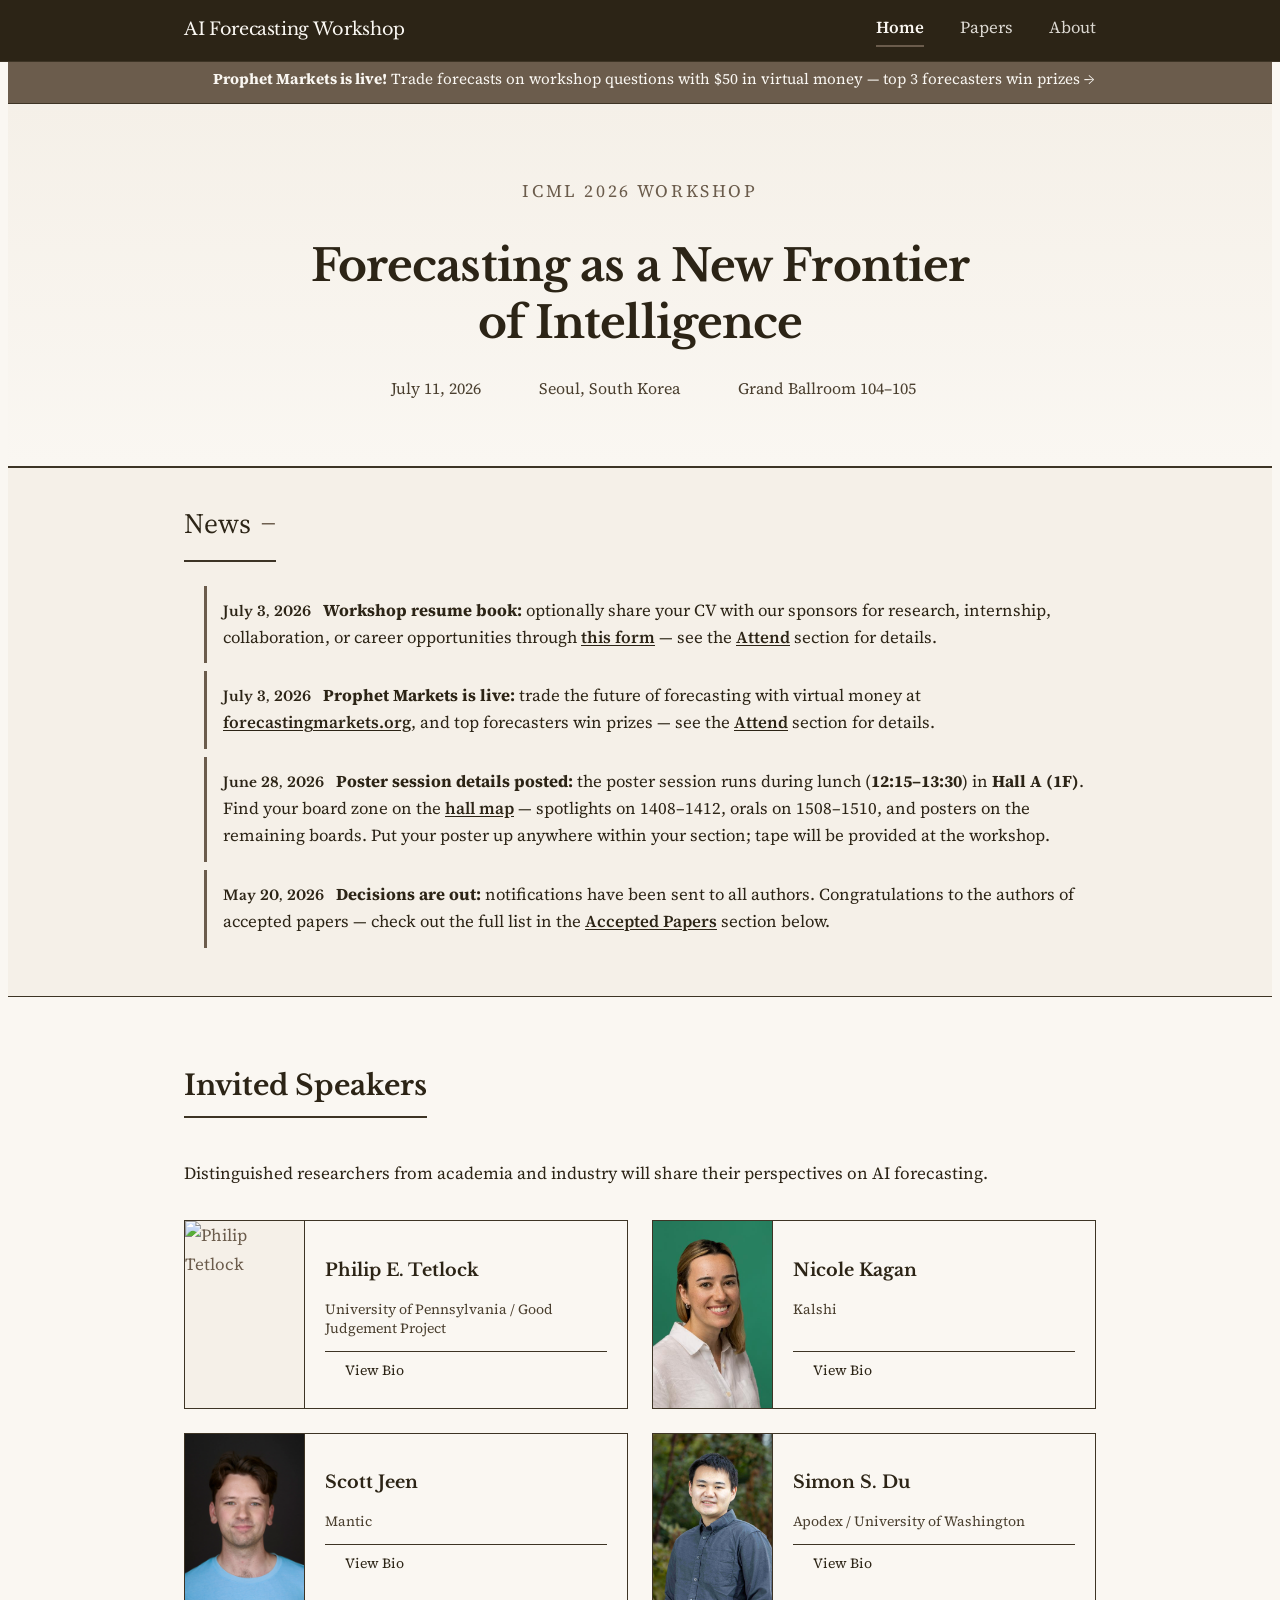
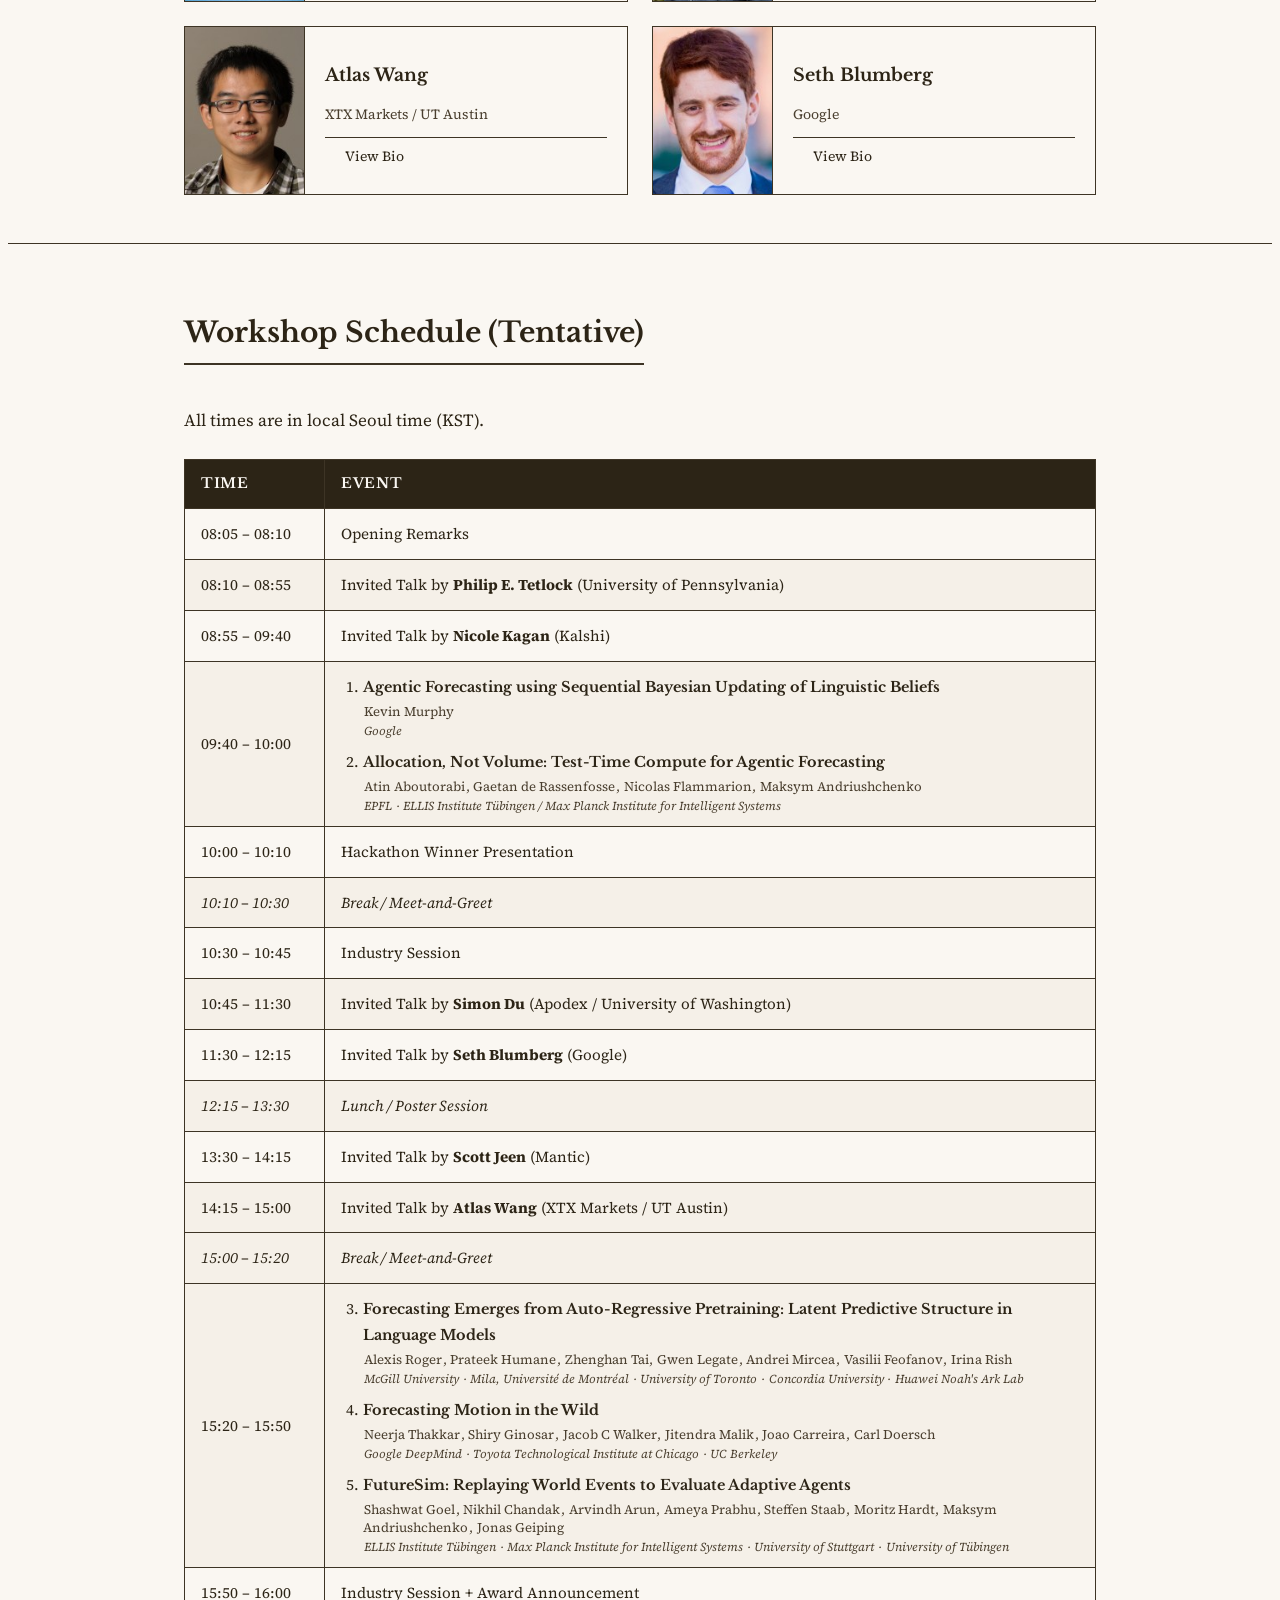
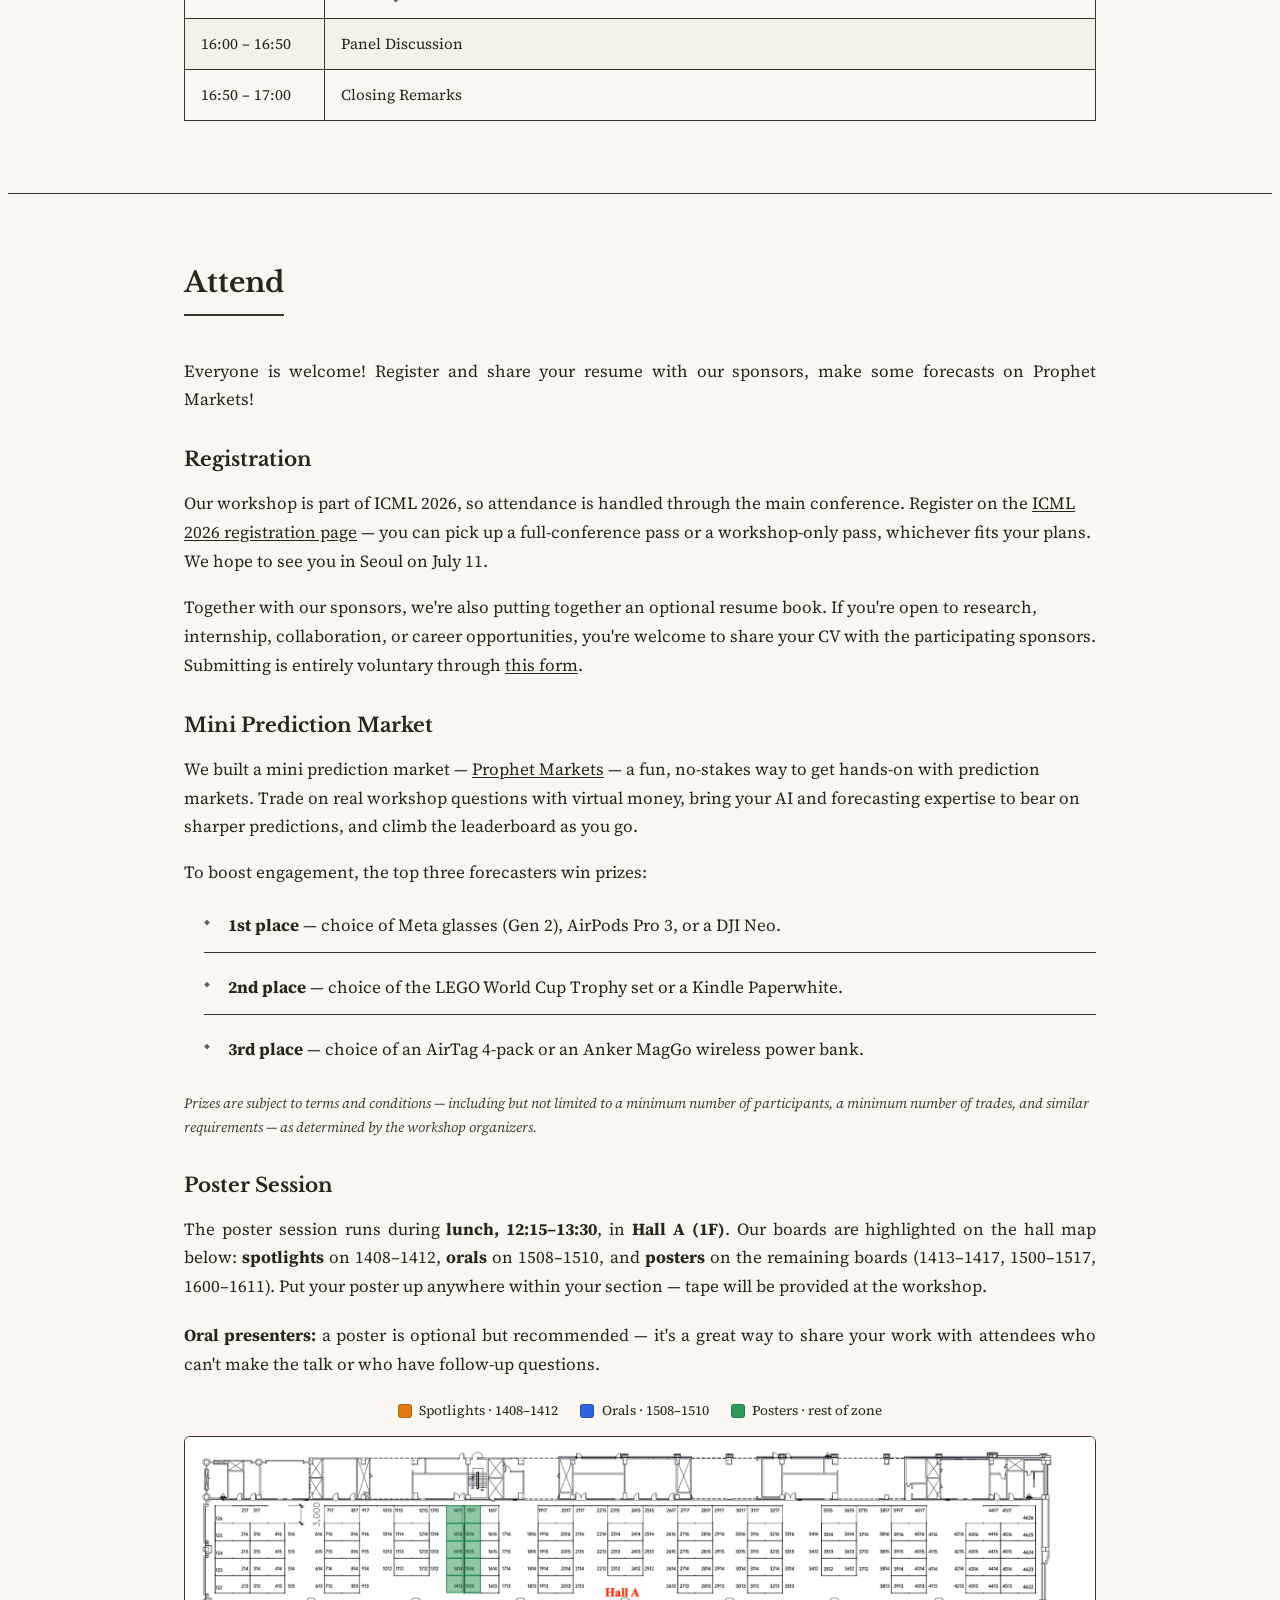
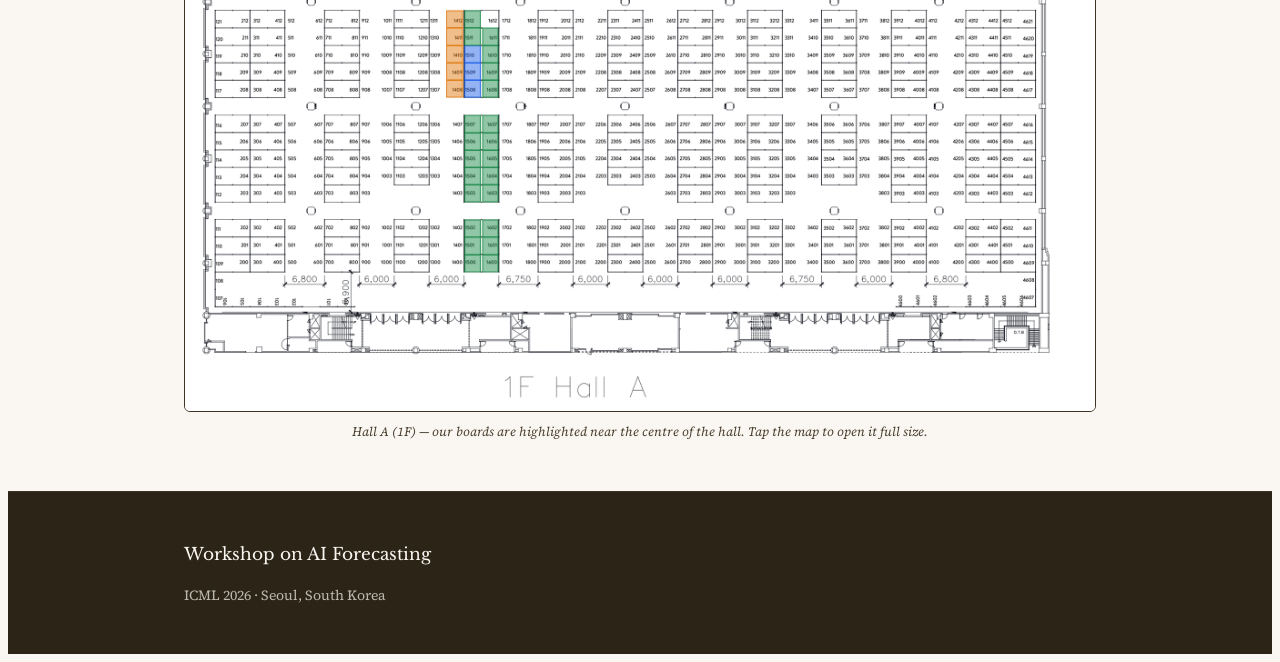
==== index.html @ 1f482003 "Add News entry for workshop resume book CV submission Co-Authored-By: Claude Opus 4.8 (1M context) <" ====
<!DOCTYPE html>
<html lang="en">
<head>
    <meta charset="UTF-8" />
    <meta name="viewport" content="width=device-width, initial-scale=1.0"/>
    <title>Workshop on AI Forecasting | ICML 2026</title>
    <link href="https://cdnjs.cloudflare.com/ajax/libs/tailwindcss/2.2.19/tailwind.min.css" rel="stylesheet" />
    <link href="styles.css" rel="stylesheet" />
    <script src="https://unpkg.com/lucide@latest"></script>
    <script src="ascii-bg.js" defer></script>
    <script src="site.js" defer></script>
</head>
<body>

    <!-- Navigation -->
    <nav class="navbar">
        <div class="navbar-inner">
            <a href="index.html" class="navbar-brand">AI Forecasting Workshop</a>
            <button class="mobile-menu-btn" onclick="toggleMobileMenu()">
                <i data-lucide="menu"></i>
            </button>
            <div class="navbar-links" id="navLinks">
                <a href="index.html" class="navbar-link active" aria-current="page">Home</a>
                <a href="papers.html" class="navbar-link">Papers</a>
                <a href="about.html" class="navbar-link">About</a>
            </div>
        </div>
    </nav>

    <!-- Announcement Banner -->
    <a class="announcement-banner" href="https://forecastingmarkets.org/" target="_blank">
        <i data-lucide="trending-up"></i>
        <span><strong>Prophet Markets is live!</strong> Trade forecasts on workshop questions with $50 in virtual money &mdash; top 3 forecasters win prizes &rarr;</span>
    </a>

    <!-- Hero Section -->
    <header class="hero">
        <div class="hero-ascii-bg" id="heroAsciiBg"></div>
        <div class="container">
            <p class="hero-subtitle">ICML 2026 Workshop</p>
            <h1 class="hero-title">Forecasting as a New Frontier<br/>of Intelligence</h1>
            <div class="hero-meta">
                <span class="hero-meta-item">
                    <i data-lucide="calendar"></i>
                    <span>July 11, 2026</span>
                </span>
                <span class="hero-meta-item">
                    <i data-lucide="map-pin"></i>
                    <span>Seoul, South Korea</span>
                </span>
                <span class="hero-meta-item">
                    <i data-lucide="users"></i>
                    <span>Grand Ballroom 104&ndash;105</span>
                </span>
            </div>
        </div>
    </header>

    <main>
        <section id="news">
            <div class="container">
                <details class="collapse-section" open>
                <summary class="section-title collapse-title">News<a class="anchor-link" href="#news" aria-label="Copy link to this section" title="Copy link to this section"><i data-lucide="link"></i></a></summary>
                <div class="content-box">
                    <ul class="news-list">
                        <li>
                            <span class="news-date">July 3, 2026</span>
                            <strong>Workshop resume book:</strong> optionally share your CV with our sponsors for research, internship, collaboration, or career opportunities through <a href="https://docs.google.com/forms/d/e/1FAIpQLSeBjtOL9gdQ5hFGNm-nx3KTjF426cWQzAk1caTR_MmJjx-UPw/viewform?usp=dialog" target="_blank">this form</a> &mdash; see the <a href="#attend">Attend</a> section for details.
                        </li>
                        <li>
                            <span class="news-date">July 3, 2026</span>
                            <strong>Prophet Markets is live:</strong> trade the future of forecasting with virtual money at <a href="https://forecastingmarkets.org/" target="_blank">forecastingmarkets.org</a>, and top forecasters win prizes &mdash; see the <a href="#attend">Attend</a> section for details.
                        </li>
                        <li>
                            <span class="news-date">June 28, 2026</span>
                            <strong>Poster session details posted:</strong> the poster session runs during lunch (<strong>12:15&ndash;13:30</strong>) in <strong>Hall&nbsp;A (1F)</strong>. Find your board zone on the <a href="#posters">hall map</a> &mdash; spotlights on 1408&ndash;1412, orals on 1508&ndash;1510, and posters on the remaining boards. Put your poster up anywhere within your section; tape will be provided at the workshop.
                        </li>
                        <li>
                            <span class="news-date">May 20, 2026</span>
                            <strong>Decisions are out:</strong> notifications have been sent to all authors. Congratulations to the authors of accepted papers &mdash; check out the full list in the <a href="papers.html#papers">Accepted Papers</a> section below.
                        </li>
                    </ul>
                </div>
                </details>
            </div>
        </section>

        <section id="speakers">
            <div class="container">
                <h2 class="section-title">Invited Speakers<a class="anchor-link" href="#speakers" aria-label="Copy link to this section" title="Copy link to this section"><i data-lucide="link"></i></a></h2>
                <p>Distinguished researchers from academia and industry will share their perspectives on AI forecasting.</p>

                <div class="speaker-grid">
                    <!-- Speaker 1 -->
                    <div class="speaker-card">
                        <div class="speaker-image-col">
                            <div class="speaker-placeholder">
                                <img src="img/philip_tetlock.jpg" alt="Philip Tetlock" />
                            </div>
                        </div>
                        <div class="speaker-info-col">
                            <a href="https://mgmt.wharton.upenn.edu/profile/tetlock/" class="speaker-website-link" title="Website" target="_blank"><i data-lucide="compass"></i></a>
                            <h3>Philip E. Tetlock</h3>
                            <p class="affiliation">University of Pennsylvania / Good Judgement Project</p>
                            <button class="speaker-bio-toggle" onclick="toggleSpeakerBio(this)">
                                <i data-lucide="chevron-down" class="chevron-icon"></i>
                                <span>View Bio</span>
                            </button>
                            <div class="speaker-bio-content">
                                <p>Philip Tetlock is a professor at the University of Pennsylvania and a renowned expert on forecasting and decision-making, author of "Superforecasting" and co-principal investigator of the Good Judgment Project.</p>
                            </div>
                        </div>
                    </div>

                    <!-- Speaker 2 -->
                    <div class="speaker-card">
                        <div class="speaker-image-col">
                            <div class="speaker-placeholder">
                                <img src="img/nicole_kagan.jpg" alt="Nicole Kagan" />
                            </div>
                        </div>
                        <div class="speaker-info-col">
                            <a href="https://research.kalshi.com/team" class="speaker-website-link" title="Website" target="_blank"><i data-lucide="compass"></i></a>
                            <h3>Nicole Kagan</h3>
                            <p class="affiliation">Kalshi</p>
                            <button class="speaker-bio-toggle" onclick="toggleSpeakerBio(this)">
                                <i data-lucide="chevron-down" class="chevron-icon"></i>
                                <span>View Bio</span>
                            </button>
                            <div class="speaker-bio-content">
                                <p>Nicole Kagan leads Kalshi Research, focusing on prediction market design and data analysis. She holds degrees from Harvard and Oxford.</p>
                            </div>
                        </div>
                    </div>

                    <!-- Speaker 3 -->
                    <div class="speaker-card">
                        <div class="speaker-image-col">
                            <div class="speaker-placeholder">
                                <img src="img/scott_jeen.jpeg" alt="Scott Jeen" />
                            </div>
                        </div>
                        <div class="speaker-info-col">
                            <a href="https://enjeeneer.io/" class="speaker-website-link" title="Website" target="_blank"><i data-lucide="compass"></i></a>
                            <h3>Scott Jeen</h3>
                            <p class="affiliation">Mantic</p>
                            <button class="speaker-bio-toggle" onclick="toggleSpeakerBio(this)">
                                <i data-lucide="chevron-down" class="chevron-icon"></i>
                                <span>View Bio</span>
                            </button>
                            <div class="speaker-bio-content">
                                <p>Scott Jeen is a Member of Technical Staff at Mantic, an AI forecasting startup whose systems ranked 4th out of 539 humans in the Metaculus Cup. He holds a PhD in reinforcement learning from the University of Cambridge; his current research focuses on training LLMs to predict world events.</p>
                            </div>
                        </div>
                    </div>

                    <!-- Speaker 4 -->
                    <div class="speaker-card">
                        <div class="speaker-image-col">
                            <div class="speaker-placeholder">
                                <img src="img/simon_du.jpg" alt="Simon Du" />
                            </div>
                        </div>
                        <div class="speaker-info-col">
                            <a href="https://simonshaoleidu.com/" class="speaker-website-link" title="Website" target="_blank"><i data-lucide="compass"></i></a>
                            <h3>Simon S. Du</h3>
                            <p class="affiliation">Apodex / University of Washington</p>
                            <button class="speaker-bio-toggle" onclick="toggleSpeakerBio(this)">
                                <i data-lucide="chevron-down" class="chevron-icon"></i>
                                <span>View Bio</span>
                            </button>
                            <div class="speaker-bio-content">
                                <p>Simon S. Du is an Associate Professor at the Paul G. Allen School at the University of Washington and Chief Scientist for Reasoning Models at Apodex. His research spans reinforcement learning, non-convex optimization, and test-time compute, recognized by a Sloan Research Fellowship, NSF CAREER Award, and IEEE AI's 10 to Watch (2024).</p>
                            </div>
                        </div>
                    </div>

                    <!-- Speaker 5 -->
                    <div class="speaker-card">
                        <div class="speaker-image-col">
                            <div class="speaker-placeholder">
                                <img src="img/atlas_wang.jpeg" alt="Atlas Wang" />
                            </div>
                        </div>
                        <div class="speaker-info-col">
                            <a href="https://scholar.google.com/citations?user=pxFyKAIAAAAJ&hl=en" class="speaker-website-link" title="Website" target="_blank"><i data-lucide="compass"></i></a>
                            <h3>Atlas Wang</h3>
                            <p class="affiliation">XTX Markets / UT Austin</p>
                            <button class="speaker-bio-toggle" onclick="toggleSpeakerBio(this)">
                                <i data-lucide="chevron-down" class="chevron-icon"></i>
                                <span>View Bio</span>
                            </button>
                            <div class="speaker-bio-content">
                                <p>Zhangyang "Atlas" Wang is a tenured Associate Professor at UT Austin (currently on leave as Research Director at XTX Markets), holding the Temple Foundation Endowed Faculty Fellowship in ECE. His research establishes theoretical and algorithmic foundations of generative and neurosymbolic AI, recognized by an NSF CAREER Award, ARO Young Investigator Award, and IEEE AI's 10 to Watch.</p>
                            </div>
                        </div>
                    </div>

                    <!-- Speaker 6 -->
                    <div class="speaker-card">
                        <div class="speaker-image-col">
                            <div class="speaker-placeholder">
                                <img src="img/seth_blumberg.jpg" alt="Seth Blumberg" />
                            </div>
                        </div>
                        <div class="speaker-info-col">
                            <a href="https://sethblumberg.github.io/" class="speaker-website-link" title="Website" target="_blank"><i data-lucide="compass"></i></a>
                            <h3>Seth Blumberg</h3>
                            <p class="affiliation">Google</p>
                            <button class="speaker-bio-toggle" onclick="toggleSpeakerBio(this)">
                                <i data-lucide="chevron-down" class="chevron-icon"></i>
                                <span>View Bio</span>
                            </button>
                            <div class="speaker-bio-content">
                                <p>Seth Blumberg is a behavioral economist at Google, where he leads the company's internal prediction market platform. His work focuses on forecasting, market design, and the application of AI systems to forecasting; he holds a PhD in Economics from the University of Chicago and a BA in Mathematics from Princeton.</p>
                            </div>
                        </div>
                    </div>

                    <!-- Speaker 5 -->
                    <!-- <div class="speaker-card">
                        <div class="speaker-image-col">
                            <div class="speaker-placeholder">
                                <i data-lucide="user"></i>
                            </div>
                        </div>
                        <div class="speaker-info-col">
                            <h3>James Zou</h3>
                            <p class="affiliation">Stanford University</p>
                            <button class="speaker-bio-toggle" onclick="toggleSpeakerBio(this)">
                                <i data-lucide="chevron-down" class="chevron-icon"></i>
                                <span>View Bio</span>
                            </button>
                            <div class="speaker-bio-content">
                                <p>James Zou is an assistant professor of biomedical data science at Stanford, known for his work on machine learning and computational biology.</p>
                            </div>
                        </div>
                    </div> -->

                    <!-- Speaker 6 -->
                    <!-- <div class="speaker-card">
                        <div class="speaker-image-col">
                            <div class="speaker-placeholder">
                                <i data-lucide="user"></i>
                            </div>
                        </div>
                        <div class="speaker-info-col">
                            <h3>Robin Hanson</h3>
                            <p class="affiliation">George Mason University</p>
                            <button class="speaker-bio-toggle" onclick="toggleSpeakerBio(this)">
                                <i data-lucide="chevron-down" class="chevron-icon"></i>
                                <span>View Bio</span>
                            </button>
                            <div class="speaker-bio-content">
                                <p>Robin Hanson is an economist and researcher known for his work on prediction markets and futarchy.</p>
                            </div>
                        </div>
                    </div> -->
                </div>

            </div>
        </section>

        <section id="schedule">
            <div class="container">
                <h2 class="section-title">Workshop Schedule (Tentative)<a class="anchor-link" href="#schedule" aria-label="Copy link to this section" title="Copy link to this section"><i data-lucide="link"></i></a></h2>
                <p class="mb-1">All times are in local Seoul time (KST).</p>
                <table class="data-table">
                    <thead>
                        <tr>
                            <th style="width: 140px;">Time</th>
                            <th>Event</th>
                        </tr>
                    </thead>
                    <tbody>
                        <tr>
                            <td>08:05 – 08:10</td>
                            <td>Opening Remarks</td>
                        </tr>
                        <tr>
                            <td>08:10 – 08:55</td>
                            <td>Invited Talk by <strong>Philip E. Tetlock</strong> (University of Pennsylvania)</td>
                        </tr>
                        <tr>
                            <td>08:55 – 09:40</td>
                            <td>Invited Talk by <strong>Nicole Kagan</strong> (Kalshi)</td>
                        </tr>
                        <tr>
                            <td>09:40 – 10:00</td>
                            <td>
                                <ol class="schedule-talk-list">
                                    <li>
                                        <a href="https://openreview.net/forum?id=Iw4jKx6hIx" target="_blank">Agentic Forecasting using Sequential Bayesian Updating of Linguistic Beliefs</a>
                                        <span class="schedule-talk-authors"><span class="author" data-affil="1">Kevin Murphy</span></span>
                                        <span class="schedule-talk-affil"><span class="affil" data-affil="1">Google</span></span>
                                    </li>
                                    <li>
                                        <a href="https://openreview.net/forum?id=VF3SHjyHB5" target="_blank">Allocation, Not Volume: Test-Time Compute for Agentic Forecasting</a>
                                        <span class="schedule-talk-authors"><span class="author" data-affil="1">Atin Aboutorabi</span>, <span class="author" data-affil="1">Gaetan de Rassenfosse</span>, <span class="author" data-affil="1">Nicolas Flammarion</span>, <span class="author" data-affil="2">Maksym Andriushchenko</span></span>
                                        <span class="schedule-talk-affil"><span class="affil" data-affil="1">EPFL</span> &middot; <span class="affil" data-affil="2">ELLIS Institute T&uuml;bingen / Max Planck Institute for Intelligent Systems</span></span>
                                    </li>
                                </ol>
                            </td>
                        </tr>
                        <tr>
                            <td>10:00 – 10:10</td>
                            <td>Hackathon Winner Presentation</td>
                        </tr>
                        <tr class="schedule-break">
                            <td>10:10 – 10:30</td>
                            <td>Break / Meet-and-Greet</td>
                        </tr>
                        <tr>
                            <td>10:30 – 10:45</td>
                            <td>Industry Session</td>
                        </tr>
                        <tr>
                            <td>10:45 – 11:30</td>
                            <td>Invited Talk by <strong>Simon Du</strong> (Apodex / University of Washington)</td>
                        </tr>
                        <tr>
                            <td>11:30 – 12:15</td>
                            <td>Invited Talk by <strong>Seth Blumberg</strong> (Google)</td>
                        </tr>
                        <tr class="schedule-break">
                            <td>12:15 – 13:30</td>
                            <td>Lunch / Poster Session</td>
                        </tr>
                        <tr>
                            <td>13:30 – 14:15</td>
                            <td>Invited Talk by <strong>Scott Jeen</strong> (Mantic)</td>
                        </tr>
                        <tr>
                            <td>14:15 – 15:00</td>
                            <td>Invited Talk by <strong>Atlas Wang</strong> (XTX Markets / UT Austin)</td>
                        </tr>
                        <tr class="schedule-break">
                            <td>15:00 – 15:20</td>
                            <td>Break / Meet-and-Greet</td>
                        </tr>
                        <tr>
                            <td>15:20 – 15:50</td>
                            <td>
                                <ol class="schedule-talk-list" start="3">
                                    <li>
                                        <a href="https://openreview.net/forum?id=WwxELkT48R" target="_blank">Forecasting Emerges from Auto-Regressive Pretraining: Latent Predictive Structure in Language Models</a>
                                        <span class="schedule-talk-authors"><span class="author" data-affil="1">Alexis Roger</span>, <span class="author" data-affil="2">Prateek Humane</span>, <span class="author" data-affil="3">Zhenghan Tai</span>, <span class="author" data-affil="2 4">Gwen Legate</span>, <span class="author" data-affil="2">Andrei Mircea</span>, <span class="author" data-affil="5">Vasilii Feofanov</span>, <span class="author" data-affil="2">Irina Rish</span></span>
                                        <span class="schedule-talk-affil"><span class="affil" data-affil="1">McGill University</span> &middot; <span class="affil" data-affil="2">Mila, Universit&eacute; de Montr&eacute;al</span> &middot; <span class="affil" data-affil="3">University of Toronto</span> &middot; <span class="affil" data-affil="4">Concordia University</span> &middot; <span class="affil" data-affil="5">Huawei Noah's Ark Lab</span></span>
                                    </li>
                                    <li>
                                        <a href="https://openreview.net/forum?id=UuKdJjQcfM" target="_blank">Forecasting Motion in the Wild</a>
                                        <span class="schedule-talk-authors"><span class="author" data-affil="1">Neerja Thakkar</span>, <span class="author" data-affil="2">Shiry Ginosar</span>, <span class="author" data-affil="1">Jacob C Walker</span>, <span class="author" data-affil="3">Jitendra Malik</span>, <span class="author" data-affil="1">Joao Carreira</span>, <span class="author" data-affil="1">Carl Doersch</span></span>
                                        <span class="schedule-talk-affil"><span class="affil" data-affil="1">Google DeepMind</span> &middot; <span class="affil" data-affil="2">Toyota Technological Institute at Chicago</span> &middot; <span class="affil" data-affil="3">UC Berkeley</span></span>
                                    </li>
                                    <li>
                                        <a href="https://openreview.net/forum?id=s0F0l0Jl7e" target="_blank">FutureSim: Replaying World Events to Evaluate Adaptive Agents</a>
                                        <span class="schedule-talk-authors"><span class="author" data-affil="1 2">Shashwat Goel</span>, <span class="author" data-affil="2">Nikhil Chandak</span>, <span class="author" data-affil="1 3">Arvindh Arun</span>, <span class="author" data-affil="4">Ameya Prabhu</span>, <span class="author" data-affil="3">Steffen Staab</span>, <span class="author" data-affil="2">Moritz Hardt</span>, <span class="author" data-affil="1 2">Maksym Andriushchenko</span>, <span class="author" data-affil="1 2">Jonas Geiping</span></span>
                                        <span class="schedule-talk-affil"><span class="affil" data-affil="1">ELLIS Institute T&uuml;bingen</span> &middot; <span class="affil" data-affil="2">Max Planck Institute for Intelligent Systems</span> &middot; <span class="affil" data-affil="3">University of Stuttgart</span> &middot; <span class="affil" data-affil="4">University of T&uuml;bingen</span></span>
                                    </li>
                                </ol>
                            </td>
                        </tr>
                        <tr>
                            <td>15:50 – 16:00</td>
                            <td>Industry Session + Award Announcement</td>
                        </tr>
                        <tr>
                            <td>16:00 – 16:50</td>
                            <td>Panel Discussion</td>
                        </tr>
                        <tr>
                            <td>16:50 – 17:00</td>
                            <td>Closing Remarks</td>
                        </tr>
                    </tbody>
                </table>
            </div>
        </section>

        <section id="attend">
            <div class="container">
                <h2 class="section-title">Attend<a class="anchor-link" href="#attend" aria-label="Copy link to this section" title="Copy link to this section"><i data-lucide="link"></i></a></h2>
                <div class="section-intro">
                    <p>Everyone is welcome! Register and share your resume with our sponsors, make some forecasts on Prophet Markets!</p>
                </div>

                <!-- Registration -->
                <div class="subsection">
                    <h3 class="subsection-title">Registration</h3>
                    <div class="content-box">
                        <p>Our workshop is part of ICML 2026, so attendance is handled through the main conference. Register on the <a href="https://icml.cc/" target="_blank">ICML 2026 registration page</a> &mdash; you can pick up a full-conference pass or a workshop-only pass, whichever fits your plans. We hope to see you in Seoul on July 11.</p>
                        <p style="margin-bottom: 0;">Together with our sponsors, we're also putting together an optional resume book. If you're open to research, internship, collaboration, or career opportunities, you're welcome to share your CV with the participating sponsors. Submitting is entirely voluntary through <a href="https://docs.google.com/forms/d/e/1FAIpQLSeBjtOL9gdQ5hFGNm-nx3KTjF426cWQzAk1caTR_MmJjx-UPw/viewform?usp=dialog" target="_blank">this form</a>.</p>
                    </div>
                </div>

                <!-- Prophet Markets -->
                <div class="subsection">
                    <h3 class="subsection-title">Mini Prediction Market</h3>
                    <div class="content-box">
                        <p>We built a mini prediction market &mdash; <a href="https://forecastingmarkets.org/" target="_blank">Prophet Markets</a> &mdash; a fun, no-stakes way to get hands-on with prediction markets. Trade on real workshop questions with virtual money, bring your AI and forecasting expertise to bear on sharper predictions, and climb the leaderboard as you go.</p>
                        <p>To boost engagement, the top three forecasters win prizes:</p>
                        <ul class="topics-list">
                            <li><strong>1st place</strong> &mdash; choice of Meta glasses (Gen&nbsp;2), AirPods Pro&nbsp;3, or a DJI Neo.</li>
                            <li><strong>2nd place</strong> &mdash; choice of the LEGO World Cup Trophy set or a Kindle Paperwhite.</li>
                            <li><strong>3rd place</strong> &mdash; choice of an AirTag 4-pack or an Anker MagGo wireless power bank.</li>
                        </ul>
                        <p class="text-muted text-small" style="margin-bottom: 0;"><em>Prizes are subject to terms and conditions &mdash; including but not limited to a minimum number of participants, a minimum number of trades, and similar requirements &mdash; as determined by the workshop organizers.</em></p>
                    </div>
                </div>

                <div class="subsection" id="posters">
                    <h3 class="subsection-title">Poster Session</h3>
                    <div class="section-intro">
                        <p>
                            The poster session runs during <strong>lunch, 12:15&ndash;13:30</strong>, in <strong>Hall&nbsp;A (1F)</strong>. Our boards are highlighted on the hall map below: <strong>spotlights</strong> on 1408&ndash;1412, <strong>orals</strong> on 1508&ndash;1510, and <strong>posters</strong> on the remaining boards (1413&ndash;1417, 1500&ndash;1517, 1600&ndash;1611). Put your poster up anywhere within your section &mdash; tape will be provided at the workshop.
                        </p>
                        <p style="margin-bottom: 0;">
                            <strong>Oral presenters:</strong> a poster is optional but recommended &mdash; it's a great way to share your work with attendees who can't make the talk or who have follow-up questions.
                        </p>
                    </div>
                    <div class="pb-legend">
                        <span class="pb-chip"><span class="pb-sw pb-spot"></span>Spotlights &middot; 1408&ndash;1412</span>
                        <span class="pb-chip"><span class="pb-sw pb-oral"></span>Orals &middot; 1508&ndash;1510</span>
                        <span class="pb-chip"><span class="pb-sw pb-post"></span>Posters &middot; rest of zone</span>
                    </div>
                    <figure class="poster-map">
                        <a href="img/poster_hall_a.png" target="_blank" rel="noopener">
                            <img src="img/poster_hall_a.png" alt="Hall A (1F) floor plan with the Forecasting Workshop boards highlighted: spotlights (orange) on 1408-1412, orals (blue) on 1508-1510, and posters (green) on 1413-1417, 1500-1517 and 1600-1611" loading="lazy">
                        </a>
                        <figcaption>Hall&nbsp;A (1F) &mdash; our boards are highlighted near the centre of the hall. Tap the map to open it full size.</figcaption>
                    </figure>
                </div>
            </div>
        </section>
    </main>

    <!-- Speaker Bio Modal -->
    <div class="speaker-modal-overlay" id="speakerModal">
        <div class="speaker-modal">
            <button class="speaker-modal-close" onclick="closeSpeakerModal()">
                <i data-lucide="x"></i>
            </button>
            <div class="speaker-modal-header">
                <img class="speaker-modal-avatar" id="modalAvatar" src="" alt="" />
                <div>
                    <h3 id="modalName"></h3>
                    <p class="affiliation" id="modalAffiliation"></p>
                </div>
            </div>
            <div class="speaker-modal-body">
                <p id="modalBio"></p>
            </div>
        </div>
    </div>

    <!-- Footer -->
    <footer>
        <div class="container">
            <div class="footer-content">
                <div>
                    <p style="font-family: 'Libre Baskerville', serif; margin-bottom: 0.25rem;">Workshop on AI Forecasting</p>
                    <p class="text-small" style="opacity: 0.7;">ICML 2026 · Seoul, South Korea</p>
                </div>
            </div>
        </div>
    </footer>
</body>
</html>
---- styles.css ----
@import url('https://fonts.googleapis.com/css2?family=Libre+Baskerville:ital,wght@0,400;0,700;1,400&family=Source+Serif+4:ital,opsz,wght@0,8..60,400;0,8..60,600;0,8..60,700;1,8..60,400&display=swap');

:root {
    --color-cream: #faf7f2;
    --color-cream-dark: #f5f0e8;
    --color-ink: #2c2416;
    --color-ink-light: #4a3f2f;
    --color-accent: #6b5c4c;
    --color-border: #3d3425;
}

* {
    box-sizing: border-box;
}

html {
    scroll-behavior: smooth;
}

body {
    background-color: var(--color-cream);
    font-family: 'Source Serif 4', Georgia, serif;
    color: var(--color-ink);
    line-height: 1.7;
    font-size: 17px;
}

h1, h2, h3, h4, h5 {
    font-family: 'Libre Baskerville', serif;
    font-weight: 700;
    line-height: 1.3;
}

/* Navigation */
.navbar {
    background-color: var(--color-ink);
    position: fixed;
    top: 0;
    left: 0;
    right: 0;
    z-index: 100;
    border-bottom: 1px solid var(--color-border);
}

.navbar-inner {
    max-width: 960px;
    margin: 0 auto;
    padding: 0.875rem 1.5rem;
    display: flex;
    justify-content: space-between;
    align-items: center;
    gap: 1.75rem;
}

.navbar-brand {
    font-family: 'Libre Baskerville', serif;
    font-size: 1.1rem;
    color: var(--color-cream);
    text-decoration: none;
    letter-spacing: -0.02em;
}

.navbar-links {
    display: flex;
    flex-wrap: nowrap;
    gap: 2.25rem;
}

.navbar-link {
    color: var(--color-cream);
    text-decoration: none;
    font-size: 1.05rem;
    white-space: nowrap;
    opacity: 0.85;
    transition: opacity 0.2s;
}

.navbar-link:hover {
    opacity: 1;
}

.navbar-link.active {
    opacity: 1;
    font-weight: 600;
    border-bottom: 2px solid var(--color-accent);
    padding-bottom: 2px;
}

/* Mobile menu */
.mobile-menu-btn {
    display: none;
    background: none;
    border: none;
    color: var(--color-cream);
    cursor: pointer;
}

@media (max-width: 768px) {
    .navbar-links {
        display: none;
        position: absolute;
        top: 100%;
        left: 0;
        right: 0;
        background-color: var(--color-ink);
        flex-direction: column;
        padding: 1rem 1.5rem;
        gap: 0.75rem;
        border-top: 1px solid var(--color-border);
    }

    .navbar-links.show {
        display: flex;
    }

    .mobile-menu-btn {
        display: block;
    }
}

/* Container */
.container {
    max-width: 960px;
    margin: 0 auto;
    padding: 0 1.5rem;
}

/* Announcement Banner */
.announcement-banner {
    display: flex;
    align-items: center;
    justify-content: center;
    gap: 0.6rem;
    margin-top: 3.4rem; /* clear the fixed navbar */
    padding: 0.7rem 1.5rem;
    background-color: var(--color-accent);
    color: var(--color-cream);
    text-align: center;
    text-decoration: none;
    font-size: 0.95rem;
    border-bottom: 1px solid var(--color-border);
    transition: background-color 0.2s;
}

.announcement-banner:hover {
    background-color: var(--color-ink-light);
}

.announcement-banner svg {
    width: 18px;
    height: 18px;
    flex-shrink: 0;
}

/* Hero Section */
.hero {
    padding-top: 3.5rem;
    padding-bottom: 4rem;
    border-bottom: 2px solid var(--color-border);
    text-align: center;
    background: linear-gradient(180deg, var(--color-cream-dark) 0%, var(--color-cream) 100%);
    position: relative;
    overflow: hidden;
    min-height: 320px;
}

.hero-ascii-bg {
    position: absolute;
    top: 0;
    left: 0;
    right: 0;
    bottom: 0;
    overflow: hidden;
    pointer-events: none;
    z-index: 0;
}

.hero-ascii-bg pre {
    position: absolute;
    font-family: ui-monospace, 'SF Mono', 'Monaco', 'Inconsolata', 'Roboto Mono', 'Source Code Pro', 'Courier New', Consolas, monospace;
    font-size: 14px;
    line-height: 1.4;
    color: #2c2416;
    opacity: 0.15;
    white-space: pre;
    margin: 0;
    padding: 0;
    background: transparent;
    border: none;
    user-select: none;
    letter-spacing: 0;
    font-variant-ligatures: none;
    -webkit-font-smoothing: antialiased;
    -moz-osx-font-smoothing: grayscale;
    text-rendering: optimizeLegibility;
    font-feature-settings: normal;
}

.hero-ascii-bg pre.ascii-left {
    font-size: 16px;
}

.hero-ascii-bg pre.ascii-right {
    font-size: 15px;
}

@media (max-width: 1200px) {
    .hero-ascii-bg pre {
        opacity: 0.1;
        font-size: 12px;
    }
    .hero-ascii-bg pre.ascii-left {
        left: 2% !important;
        font-size: 13px;
    }
    .hero-ascii-bg pre.ascii-right {
        right: 2% !important;
        font-size: 12px;
    }
}

@media (max-width: 900px) {
    .hero-ascii-bg pre {
        display: none;
    }
}

.hero .container {
    position: relative;
    z-index: 1;
}

.hero-subtitle {
    font-size: 1.1rem;
    text-transform: uppercase;
    letter-spacing: 0.15em;
    color: var(--color-accent);
    margin-bottom: 1rem;
}

.hero-title {
    font-size: 2.75rem;
    margin-bottom: 1.5rem;
    letter-spacing: -0.02em;
}

@media (max-width: 768px) {
    .hero-title {
        font-size: 1.875rem;
    }
}

.hero-meta {
    display: flex;
    flex-wrap: wrap;
    justify-content: center;
    gap: 2rem;
    font-size: 1rem;
    color: var(--color-ink-light);
}

.hero-meta-item {
    display: flex;
    align-items: center;
    gap: 0.5rem;
}

.hero-note {
    display: flex;
    flex-wrap: wrap;
    align-items: center;
    justify-content: center;
    gap: 0.5rem;
    margin-top: 1.75rem;
    font-size: 1rem;
    color: var(--color-ink-light);
}

.hero-note i {
    color: var(--color-accent);
}

.hero-note a {
    color: var(--color-accent);
    font-weight: 600;
    text-decoration: underline;
    text-underline-offset: 2px;
}

.hero-note a:hover {
    color: var(--color-ink);
}

/* Sections */
section {
    padding: 3rem 0;
    border-bottom: 1px solid var(--color-border);
}

.section-title {
    font-size: 1.75rem;
    margin-bottom: 1.5rem;
    padding-bottom: 0.75rem;
    border-bottom: 2px solid var(--color-border);
    display: inline-block;
    position: relative;
}

/* Section deep-link anchors */
.anchor-link {
    position: absolute;
    left: calc(100% + 0.4rem);
    /* span the full heading box (text line + underline gap) so the icon reads as centered on the heading */
    top: 0;
    bottom: 0;
    display: inline-flex;
    align-items: center;
    color: var(--color-accent);
    opacity: 0;
    text-decoration: none;
    transition: opacity 0.15s ease;
}

.section-title:hover .anchor-link,
.anchor-link:hover,
.anchor-link:focus {
    opacity: 1;
}

.anchor-link [data-lucide] {
    width: 1.25rem;
    height: 1.25rem;
}

/* "Copied!" confirmation shown after clicking a deep-link icon */
.anchor-link.copied {
    opacity: 1;
}

.anchor-link.copied::after {
    content: "Copied!";
    position: absolute;
    left: 50%;
    bottom: calc(100% + 0.35rem);
    transform: translateX(-50%);
    padding: 0.15rem 0.45rem;
    border-radius: 4px;
    background-color: var(--color-accent);
    color: #fff;
    font-size: 0.75rem;
    font-weight: 600;
    line-height: 1.2;
    white-space: nowrap;
    pointer-events: none;
}

.section-intro p {
    margin-bottom: 1.25rem;
    text-align: justify;
}

/* News Section */
#news {
    padding: 2rem 0;
    background-color: var(--color-cream-dark);
}

#news .content-box {
    background-color: transparent;
    border: none;
    padding: 0;
    margin-bottom: 0;
}

.news-list {
    list-style: none;
    margin: 0;
    padding: 0;
}

.news-list li {
    padding: 0.75rem 0 0.75rem 1rem;
    margin-bottom: 0.5rem;
    border-left: 3px solid var(--color-accent);
    font-size: 1.05rem;
    line-height: 1.6;
}

.news-list li:last-child {
    margin-bottom: 0;
}

.news-date {
    display: inline-block;
    font-family: 'Libre Baskerville', serif;
    font-weight: 700;
    font-size: 0.85rem;
    margin-right: 0.5rem;
    color: var(--color-ink);
}

.news-list a {
    font-weight: 600;
}

/* Content blocks (boxless — flat, consistent with section intros) */
.content-box {
    margin-bottom: 1.5rem;
}

.content-box h3 {
    font-size: 1.25rem;
    margin-bottom: 0.75rem;
}

.content-box p {
    margin-bottom: 0.75rem;
}

.content-box ul {
    margin-left: 1.25rem;
    margin-bottom: 1rem;
}

.content-box li {
    margin-bottom: 0.5rem;
}

/* Tables */
.data-table {
    width: 100%;
    border-collapse: collapse;
    margin: 1.5rem 0;
    font-size: 0.95rem;
}

.data-table th,
.data-table td {
    border: 1px solid var(--color-border);
    padding: 0.75rem 1rem;
    text-align: left;
}

.data-table th {
    background-color: var(--color-ink);
    color: var(--color-cream);
    font-family: 'Libre Baskerville', serif;
    font-weight: 700;
    font-size: 0.875rem;
    text-transform: uppercase;
    letter-spacing: 0.05em;
}

.data-table tr:nth-child(even) {
    background-color: var(--color-cream-dark);
}

/* Profile Cards (Organizers) */
.profile-grid {
    display: grid;
    grid-template-columns: repeat(auto-fill, minmax(280px, 1fr));
    gap: 1.5rem;
    margin-top: 2rem;
}

.profile-card {
    border: 1px solid var(--color-border);
    padding: 1.5rem;
    background-color: var(--color-cream);
}

.profile-header {
    display: flex;
    gap: 1rem;
    align-items: flex-start;
    margin-bottom: 1rem;
}

.profile-image {
    width: 80px;
    height: 80px;
    border: 1px solid var(--color-border);
    background-color: var(--color-cream-dark);
    display: flex;
    align-items: center;
    justify-content: center;
    flex-shrink: 0;
    font-size: 2rem;
    color: var(--color-accent);
    overflow: hidden;
    border-radius: 50%;
}

.profile-image img {
    width: 100%;
    height: 100%;
    object-fit: cover;
}

.profile-info h3 {
    font-size: 1.1rem;
    margin-bottom: 0.25rem;
}

.profile-info p {
    font-size: 0.875rem;
    color: var(--color-ink-light);
    line-height: 1.4;
}

.profile-bio {
    font-size: 0.9rem;
    line-height: 1.6;
}

/* Topics List */
.topics-list {
    list-style: none;
    margin: 0;
    padding: 0;
}

.topics-list li {
    padding: 0.75rem 0;
    border-bottom: 1px solid var(--color-border);
    padding-left: 1.5rem;
    position: relative;
}

.topics-list li::before {
    content: "◆";
    position: absolute;
    left: 0;
    font-size: 0.5rem;
    top: 1.05rem;
    color: var(--color-accent);
}

.topics-list li:last-child {
    border-bottom: none;
}

/* Subsection */
.subsection {
    margin-top: 2rem;
}

.subsection-title {
    font-size: 1.25rem;
    margin-bottom: 1rem;
    color: var(--color-ink);
}

/* FAQ accordion */
.faq-item {
    border: 1px solid var(--color-border);
    background-color: var(--color-cream);
    margin-bottom: 0.75rem;
}

.faq-question {
    font-size: 1.1rem;
    font-weight: 600;
    color: var(--color-ink);
    padding: 1rem 1.25rem;
    cursor: pointer;
    list-style: none;
    display: flex;
    justify-content: space-between;
    align-items: center;
    gap: 1rem;
}

.faq-question::-webkit-details-marker {
    display: none;
}

.faq-question::after {
    content: "+";
    font-size: 1.5rem;
    line-height: 1;
    color: var(--color-accent);
    flex-shrink: 0;
}

.faq-item[open] > .faq-question::after {
    content: "\2212";
}

.faq-question:hover {
    color: var(--color-accent);
}

.faq-answer {
    padding: 0 1.25rem 1.25rem;
}

.faq-answer p {
    margin-bottom: 0.75rem;
}

.faq-answer p:last-child {
    margin-bottom: 0;
}

/* Collapsible section / subsection headers */
summary.collapse-title {
    cursor: pointer;
    list-style: none;
}

summary.collapse-title::-webkit-details-marker {
    display: none;
}

summary.collapse-title::after {
    content: "+";
    margin-left: 0.6rem;
    color: var(--color-accent);
    font-weight: 400;
}

details[open] > summary.collapse-title::after {
    content: "\2212";
}

summary.collapse-title:hover {
    color: var(--color-accent);
}

.paper-group > summary.subsection-title {
    margin-bottom: 0;
}

.paper-group[open] > summary.subsection-title {
    margin-bottom: 1rem;
}

/* Links */
a {
    color: var(--color-ink);
    text-decoration: underline;
    text-underline-offset: 2px;
}

a:hover {
    color: var(--color-accent);
}

/* Footer */
footer {
    background-color: var(--color-ink);
    color: var(--color-cream);
    padding: 2rem 0;
    margin-top: 0;
}

footer a {
    color: var(--color-cream);
    opacity: 0.85;
}

footer a:hover {
    opacity: 1;
}

.footer-content {
    display: flex;
    flex-wrap: wrap;
    justify-content: space-between;
    align-items: center;
    gap: 1rem;
}

.footer-links {
    display: flex;
    gap: 1.5rem;
}

.footer-link {
    display: flex;
    align-items: center;
    gap: 0.5rem;
    font-size: 0.875rem;
    text-decoration: none;
}

/* Buttons */
.btn {
    display: inline-block;
    padding: 0.75rem 1.5rem;
    border: 1px solid var(--color-border);
    text-decoration: none;
    font-size: 0.875rem;
    transition: all 0.2s;
}

.btn-primary {
    background-color: var(--color-ink);
    color: var(--color-cream);
}

.btn-primary:hover {
    background-color: var(--color-ink-light);
    color: var(--color-cream);
}

/* Utility */
.text-muted {
    color: var(--color-ink-light);
}

.text-small {
    font-size: 0.875rem;
}

.mt-2 { margin-top: 2rem; }
.mb-1 { margin-bottom: 1rem; }

/* Lucide icons */
[data-lucide] {
    width: 18px;
    height: 18px;
}

/* Schedule highlight */
.schedule-break {
    background-color: var(--color-cream-dark);
    font-style: italic;
}

/* Schedule oral-presentation talk dropdowns */
.schedule-talks > summary {
    cursor: pointer;
    list-style: none;
    display: inline-block;
}

.schedule-talks > summary::-webkit-details-marker {
    display: none;
}

.schedule-talks > summary::after {
    content: "+";
    margin-left: 0.5rem;
    color: var(--color-accent);
    font-weight: 400;
}

.schedule-talks[open] > summary::after {
    content: "\2212";
}

.schedule-talks > summary:hover {
    color: var(--color-accent);
}

.schedule-talk-list {
    margin: 0;
    padding-left: 1.4rem;
}

.schedule-talk-list li {
    margin-bottom: 0.6rem;
}

.schedule-talk-list li:last-child {
    margin-bottom: 0;
}

.schedule-talk-list a {
    font-family: 'Libre Baskerville', serif;
    font-weight: 700;
    font-size: 0.9rem;
    text-decoration: none;
}

.schedule-talk-list a:hover {
    text-decoration: underline;
    text-underline-offset: 2px;
}

.schedule-talk-authors {
    display: block;
    font-size: 0.82rem;
    color: var(--color-ink-light);
    line-height: 1.4;
    margin-top: 0.15rem;
}

.schedule-talk-affil {
    display: block;
    font-size: 0.76rem;
    color: var(--color-ink-light);
    font-style: italic;
    line-height: 1.4;
    margin-top: 0.1rem;
}

/* Organizer compact grid */
.organizer-grid {
    display: grid;
    grid-template-columns: repeat(auto-fill, minmax(220px, 1fr));
    gap: 1.25rem;
    margin-top: 2rem;
}

.organizer-card {
    border: 1px solid var(--color-border);
    padding: 1.25rem;
    background-color: var(--color-cream);
    text-align: center;
}

.organizer-card .profile-image {
    width: 100px;
    height: 100px;
    margin: 0 auto 1rem;
    box-shadow: 0 2px 10px rgba(44, 36, 22, 0.15);
    transition: transform 0.2s ease, box-shadow 0.2s ease;
}

.organizer-card:hover .profile-image {
    transform: scale(1.04);
    box-shadow: 0 6px 16px rgba(44, 36, 22, 0.2);
}

.organizer-card h3 {
    font-size: 1rem;
    margin-bottom: 0.25rem;
}

.organizer-card p {
    font-size: 0.8rem;
    color: var(--color-ink-light);
    line-height: 1.4;
}

/* Invited Speaker Cards - Two Column Layout */
.speaker-grid {
    display: grid;
    grid-template-columns: repeat(auto-fill, minmax(380px, 1fr));
    gap: 1.5rem;
    margin-top: 2rem;
}

@media (max-width: 480px) {
    .speaker-grid {
        grid-template-columns: 1fr;
    }
}

.speaker-card {
    border: 1px solid var(--color-border);
    background-color: var(--color-cream);
    display: grid;
    grid-template-columns: 120px 1fr;
    min-height: 160px;
}

@media (max-width: 480px) {
    .speaker-card {
        grid-template-columns: 100px 1fr;
    }
}

.speaker-image-col {
    border-right: 1px solid var(--color-border);
    background-color: var(--color-cream-dark);
    display: flex;
    align-items: center;
    justify-content: center;
    overflow: hidden;
}

.speaker-image-col img {
    width: 100%;
    height: 100%;
    object-fit: cover;
}

.speaker-image-col .speaker-placeholder {
    display: flex;
    align-items: center;
    justify-content: center;
    width: 100%;
    height: 100%;
    color: var(--color-accent);
}

.speaker-image-col .speaker-placeholder i {
    width: 48px;
    height: 48px;
}

.speaker-info-col {
    padding: 1.25rem;
    display: flex;
    flex-direction: column;
    position: relative;
}

.speaker-website-link {
    position: absolute;
    top: 1.25rem;
    right: 1rem;
    color: var(--color-accent);
    text-decoration: none;
    opacity: 0.8;
    transition: opacity 0.2s;
    line-height: 1;
}

.speaker-website-link:hover {
    opacity: 1;
    color: var(--color-ink);
}

.speaker-website-link [data-lucide] {
    width: 20px;
    height: 20px;
}

.speaker-info-col h3 {
    font-size: 1.1rem;
    margin-bottom: 0.25rem;
}

.speaker-info-col .affiliation {
    font-size: 0.875rem;
    color: var(--color-ink-light);
    line-height: 1.4;
    margin-bottom: 0.75rem;
}

.speaker-bio-toggle {
    background: none;
    border: none;
    color: var(--color-ink);
    font-family: 'Source Serif 4', Georgia, serif;
    font-size: 0.875rem;
    cursor: pointer;
    display: inline-flex;
    align-items: center;
    gap: 0.25rem;
    padding: 0.5rem 0;
    border-top: 1px solid var(--color-border);
    margin-top: auto;
    text-align: left;
}

.speaker-bio-toggle:hover {
    color: var(--color-accent);
}

.speaker-bio-content {
    display: none;
}

.chevron-icon {
    width: 16px;
    height: 16px;
}

/* Speaker Bio Modal */
.speaker-modal-overlay {
    display: none;
    position: fixed;
    top: 0;
    left: 0;
    right: 0;
    bottom: 0;
    background-color: rgba(44, 36, 22, 0.6);
    z-index: 200;
    align-items: center;
    justify-content: center;
    padding: 1.5rem;
}

.speaker-modal-overlay.active {
    display: flex;
}

.speaker-modal {
    background-color: var(--color-cream);
    border: 1px solid var(--color-border);
    max-width: 520px;
    width: 100%;
    padding: 2rem;
    position: relative;
    animation: modalFadeIn 0.2s ease-out;
}

@keyframes modalFadeIn {
    from {
        opacity: 0;
        transform: translateY(10px);
    }
    to {
        opacity: 1;
        transform: translateY(0);
    }
}

.speaker-modal-close {
    position: absolute;
    top: 1rem;
    right: 1rem;
    background: none;
    border: none;
    color: var(--color-ink);
    cursor: pointer;
    opacity: 0.7;
    transition: opacity 0.2s;
}

.speaker-modal-close:hover {
    opacity: 1;
}

.speaker-modal-header {
    display: flex;
    align-items: center;
    gap: 1.25rem;
    margin-bottom: 1.5rem;
    padding-bottom: 1rem;
    border-bottom: 1px solid var(--color-border);
}

.speaker-modal-avatar {
    width: 72px;
    height: 72px;
    object-fit: cover;
    border: 1px solid var(--color-border);
    flex-shrink: 0;
}

.speaker-modal-header h3 {
    font-size: 1.25rem;
    margin-bottom: 0.25rem;
}

.speaker-modal-header .affiliation {
    font-size: 0.875rem;
    color: var(--color-ink-light);
    margin: 0;
}

.speaker-modal-body p {
    font-size: 0.95rem;
    line-height: 1.7;
    color: var(--color-ink-light);
    margin: 0;
}

/* Program Committee */
.committee-list {
    column-count: 2;
    column-gap: 2rem;
    margin-top: 1.5rem;
}

@media (max-width: 600px) {
    .committee-list {
        column-count: 1;
    }
}

.committee-member {
    break-inside: avoid;
    padding: 0.625rem 0;
    border-bottom: 1px solid var(--color-border);
}

.committee-member:last-child {
    border-bottom: none;
}

.committee-member .name {
    font-family: 'Libre Baskerville', serif;
    font-weight: 700;
    font-size: 0.95rem;
}

.committee-member .role {
    font-size: 0.825rem;
    color: var(--color-ink-light);
    line-height: 1.4;
}

/* Sponsors */
.sponsor-grid {
    display: flex;
    flex-wrap: wrap;
    gap: 1.5rem;
    align-items: stretch;
    margin: 1.5rem 0 1rem;
}

.sponsor-card {
    flex: 1 1 180px;
    max-width: 320px;
    display: flex;
    align-items: center;
    justify-content: center;
    padding: 1.5rem 2rem;
    background-color: var(--color-cream);
    border: 1px solid var(--color-border);
    transition: transform 0.2s ease, box-shadow 0.2s ease;
}

.sponsor-card:hover {
    transform: translateY(-2px);
    box-shadow: 0 4px 12px rgba(44, 36, 22, 0.12);
}

.sponsor-card img {
    max-height: 56px;
    max-width: 100%;
    width: auto;
    object-fit: contain;
}

@media (max-width: 600px) {
    .sponsor-grid {
        gap: 1rem;
    }
    .sponsor-card {
        flex: 1 1 140px;
        padding: 1rem 1.25rem;
    }
    .sponsor-card img {
        max-height: 44px;
    }
}

/* Accepted Papers */
.paper-count {
    font-family: 'Source Serif 4', Georgia, serif;
    font-weight: 400;
    font-size: 0.9rem;
    color: var(--color-ink-light);
}

.paper-list {
    list-style: none;
    margin: 0;
    padding: 0;
}

.paper-item {
    padding: 0.75rem 0 0.75rem 1.5rem;
    border-bottom: 1px solid var(--color-border);
    position: relative;
}

.paper-item::before {
    content: "◆";
    position: absolute;
    left: 0;
    font-size: 0.5rem;
    top: 1.1rem;
    color: var(--color-accent);
}

.paper-item:last-child {
    border-bottom: none;
}

.paper-title {
    display: block;
    font-family: 'Libre Baskerville', serif;
    font-weight: 700;
    font-size: 0.95rem;
    line-height: 1.4;
    text-decoration: none;
}

.paper-title:hover {
    text-decoration: underline;
    text-underline-offset: 2px;
}

.paper-authors {
    display: block;
    font-size: 0.85rem;
    color: var(--color-ink-light);
    line-height: 1.4;
    margin-top: 0.2rem;
}

.paper-affil {
    display: block;
    font-size: 0.78rem;
    color: var(--color-ink-light);
    font-style: italic;
    line-height: 1.4;
    margin-top: 0.1rem;
}

/* Interactive author <-> affiliation cross-highlight (Oral Presentations + Schedule).
   Hover (desktop) or click/tap (pins) any author or institution to light up its whole group. */
.paper-authors .author,
.paper-affil .affil,
.schedule-talk-authors .author,
.schedule-talk-affil .affil {
    border-radius: 3px;
    padding: 0 0.15em;
    margin: 0 -0.1em;
    cursor: pointer;
    transition: background-color 0.12s ease, color 0.12s ease;
}

.paper-item:has([data-affil~="1"]:hover) [data-affil~="1"],
.paper-item:has([data-affil~="2"]:hover) [data-affil~="2"],
.paper-item:has([data-affil~="3"]:hover) [data-affil~="3"],
.paper-item:has([data-affil~="4"]:hover) [data-affil~="4"],
.paper-item:has([data-affil~="5"]:hover) [data-affil~="5"],
.paper-item:has([data-affil~="6"]:hover) [data-affil~="6"],
.schedule-talk-list li:has([data-affil~="1"]:hover) [data-affil~="1"],
.schedule-talk-list li:has([data-affil~="2"]:hover) [data-affil~="2"],
.schedule-talk-list li:has([data-affil~="3"]:hover) [data-affil~="3"],
.schedule-talk-list li:has([data-affil~="4"]:hover) [data-affil~="4"],
.schedule-talk-list li:has([data-affil~="5"]:hover) [data-affil~="5"],
.schedule-talk-list li:has([data-affil~="6"]:hover) [data-affil~="6"],
.author.affil-pinned,
.affil.affil-pinned {
    background-color: var(--color-accent);
    color: var(--color-cream);
}

/* ===== OpenReview ID pill on accepted papers ===== */
.paper-item {
    padding-left: 3.5rem;
}
.paper-item::before {
    content: "#" attr(data-orid);
    font-family: ui-monospace, 'SF Mono', Menlo, monospace;
    font-size: 0.68rem;
    font-weight: 600;
    line-height: 1;
    top: 0.72rem;
    color: var(--color-accent);
    background-color: var(--color-cream-dark);
    border: 1px solid var(--color-border);
    border-radius: 999px;
    padding: 0.18rem 0.4rem;
    letter-spacing: 0.01em;
}

/* ===== Poster Session ===== */
.pb-legend {
    display: flex;
    flex-wrap: wrap;
    gap: 0.5rem 1.4rem;
    justify-content: center;
    margin: 1.25rem 0 0.85rem;
}
.pb-chip {
    display: inline-flex;
    align-items: center;
    gap: 0.45rem;
    font-size: 0.85rem;
    color: var(--color-ink);
}
.pb-sw {
    width: 14px;
    height: 14px;
    border-radius: 3px;
    display: inline-block;
    border: 1px solid rgba(0, 0, 0, 0.2);
}
.pb-sw.pb-spot { background-color: #e07b12; }
.pb-sw.pb-oral { background-color: #2f63e0; }
.pb-sw.pb-post { background-color: #2c9c5d; }
.poster-map {
    margin: 0;
    text-align: center;
}
.poster-map img {
    max-width: 100%;
    height: auto;
    border: 1px solid var(--color-border);
    border-radius: 6px;
    background-color: #ffffff;
    display: block;
}
.poster-map figcaption {
    font-size: 0.8rem;
    color: var(--color-ink-light);
    font-style: italic;
    margin-top: 0.6rem;
}

@media (max-width: 600px) {
    .paper-item { padding-left: 3.2rem; }
}
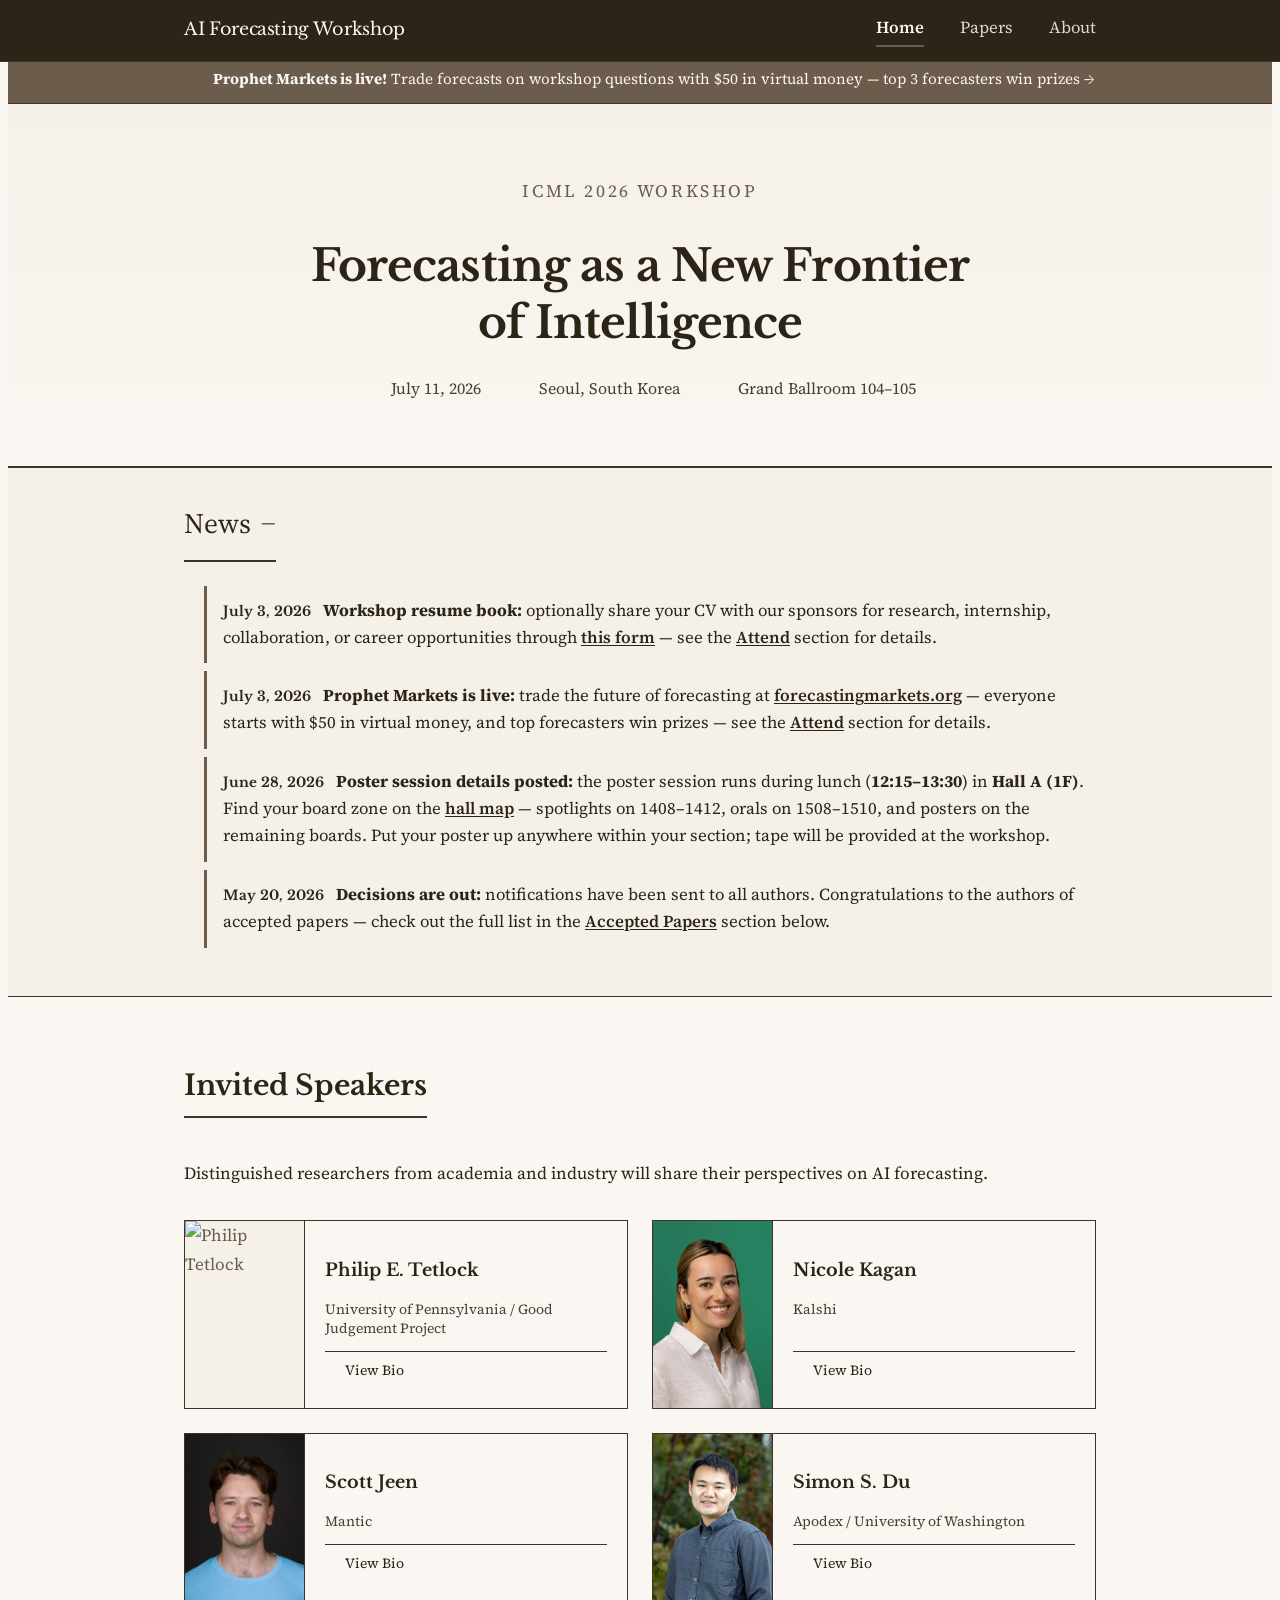
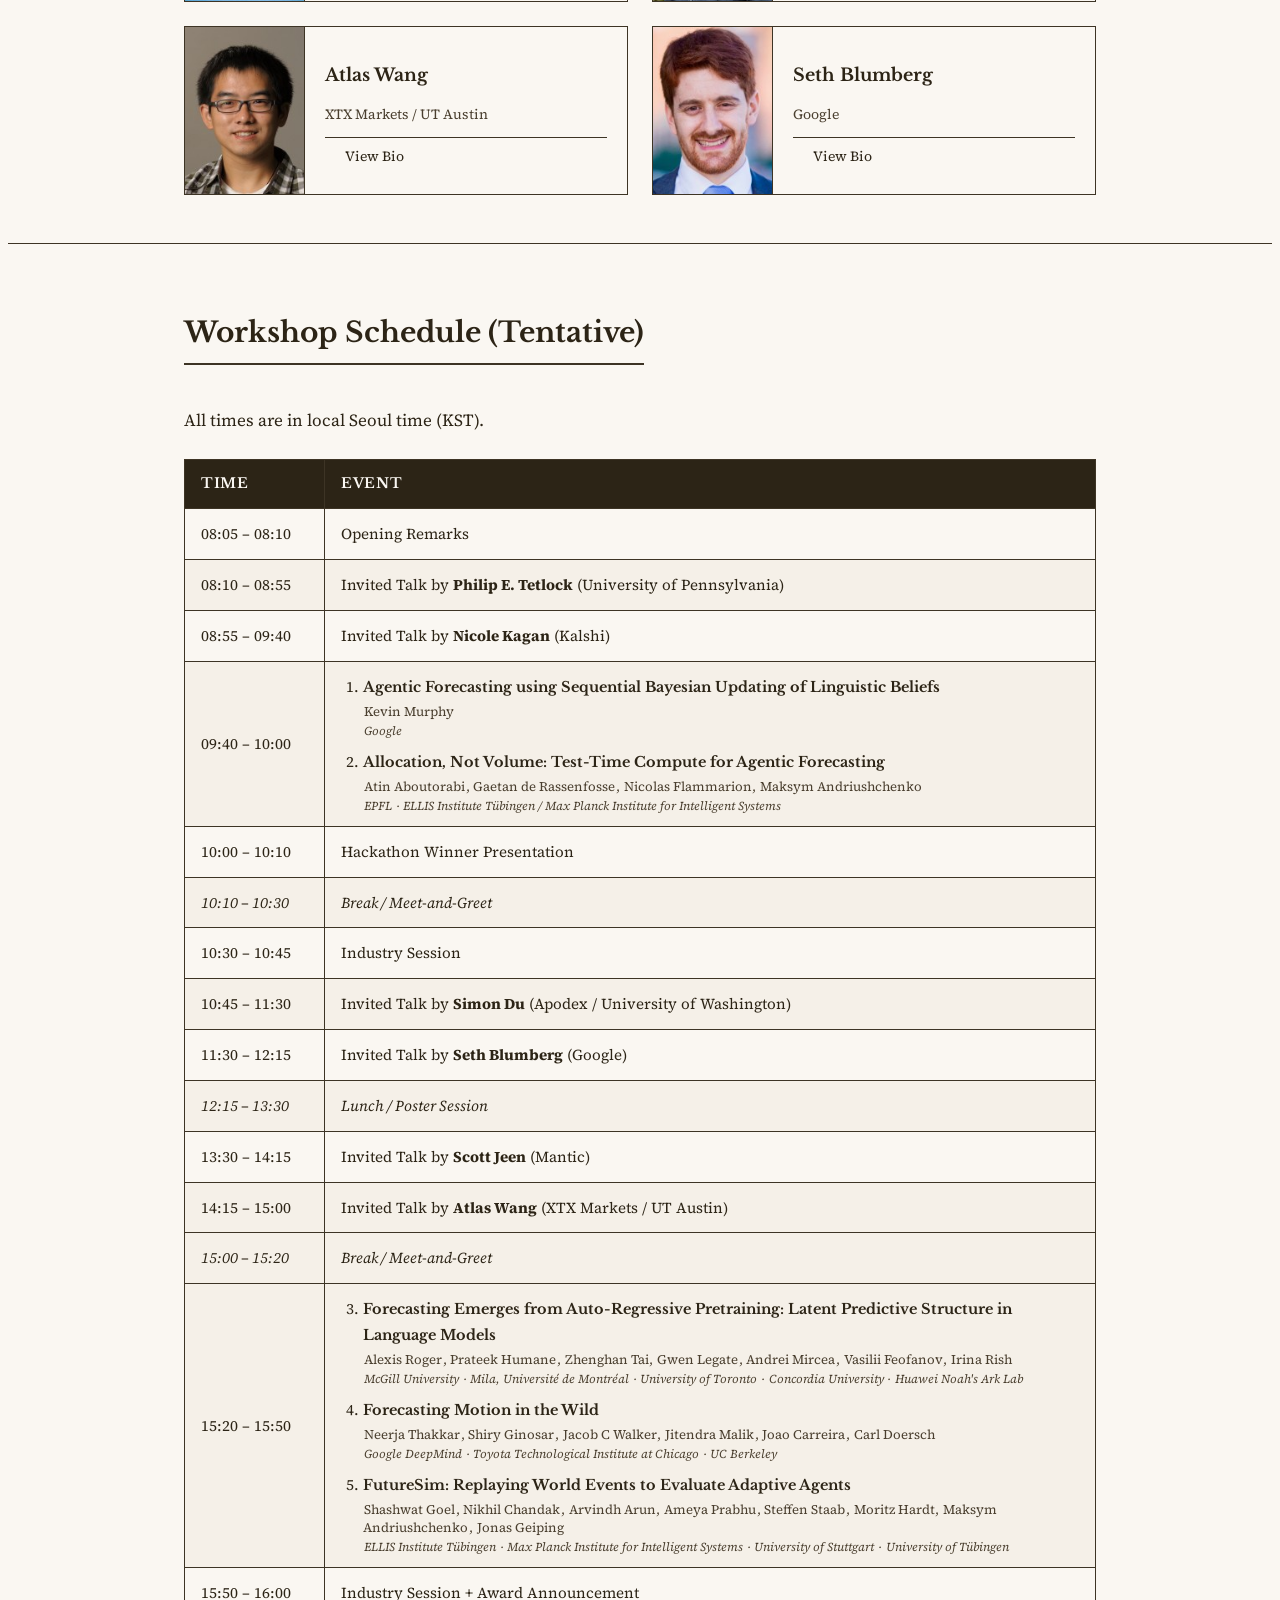
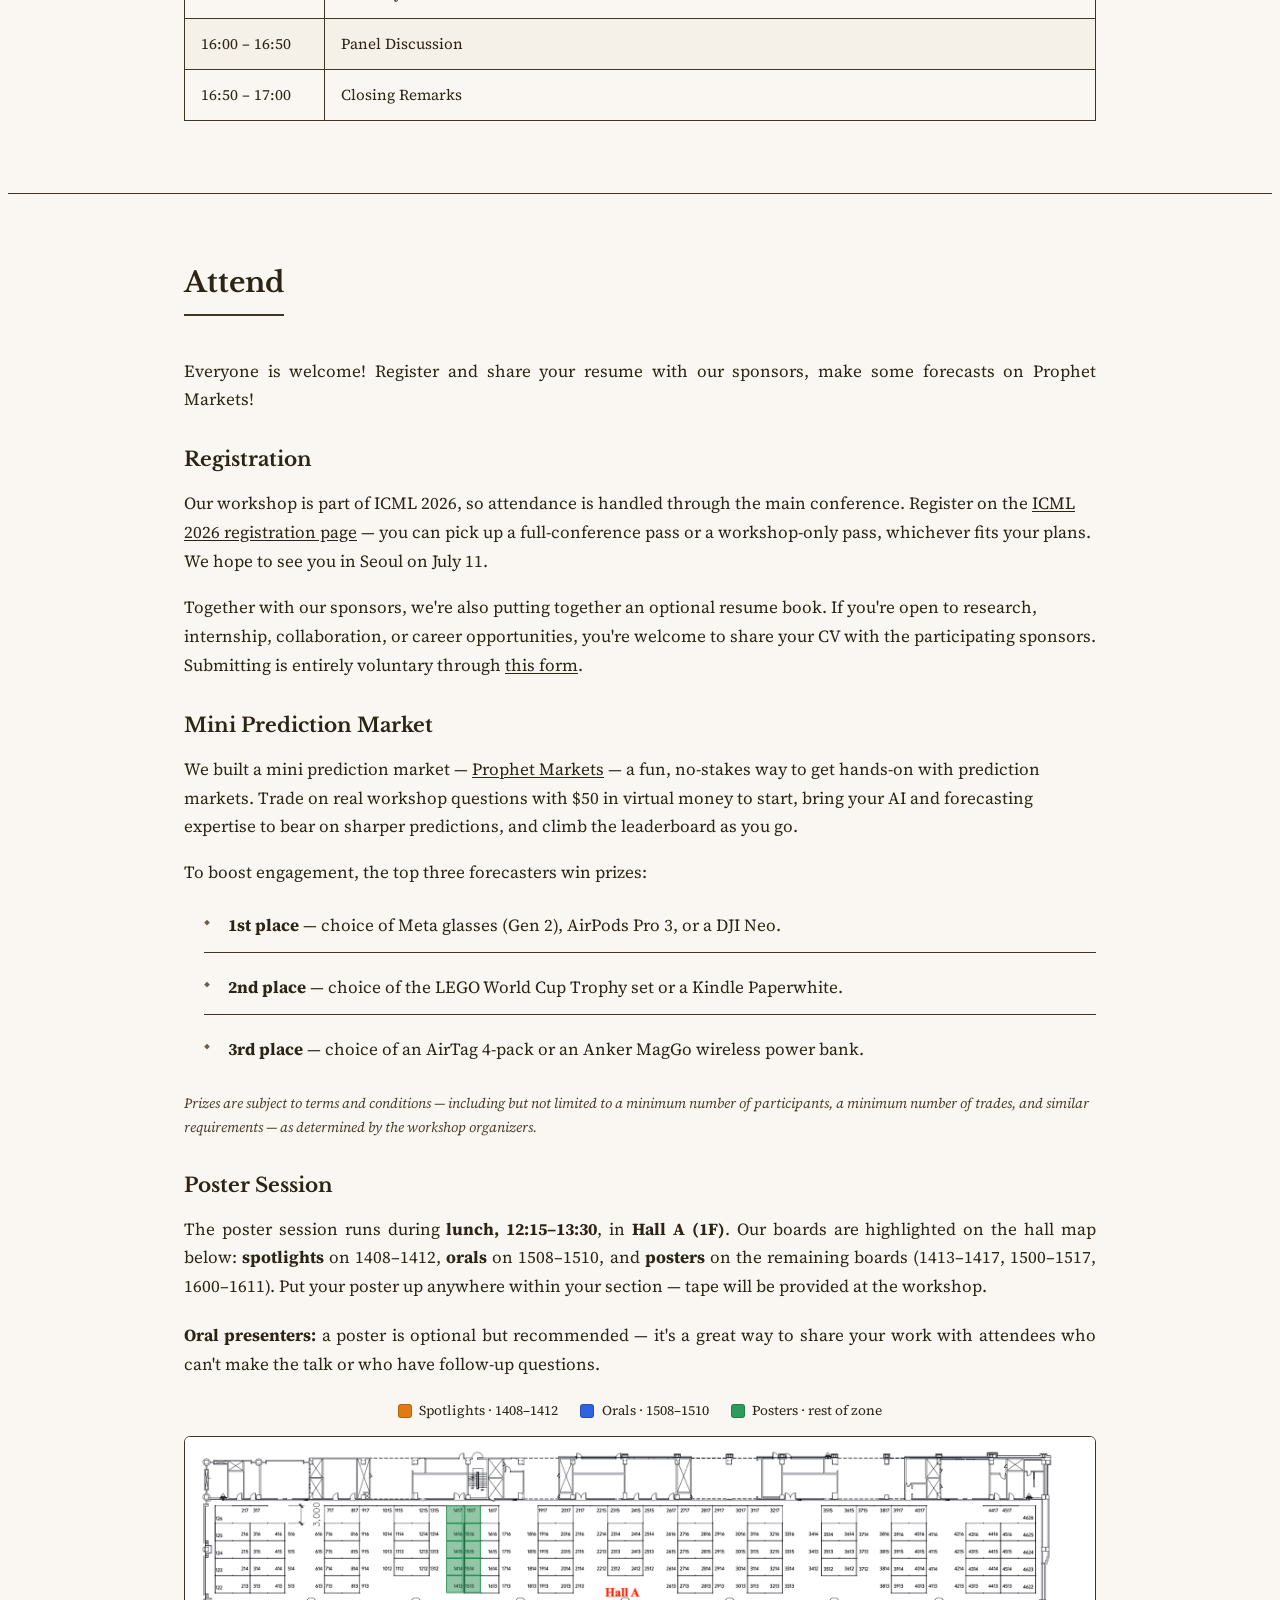
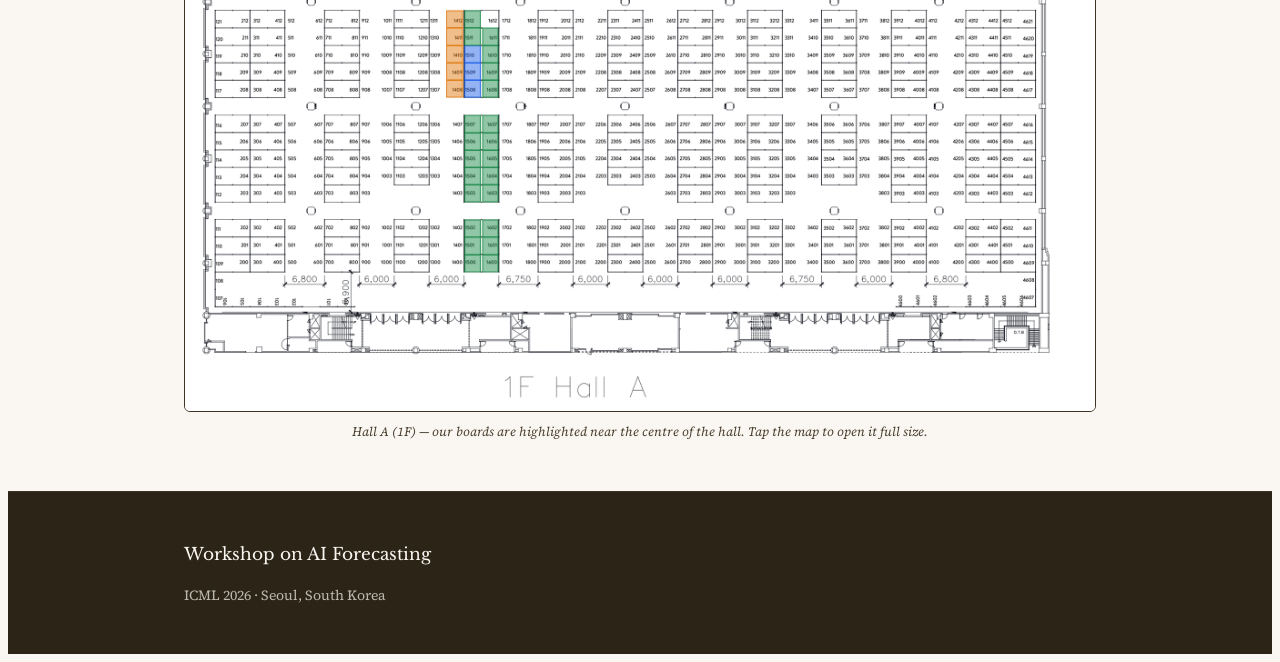
==== commit 7572b632: "State $50 starting balance for Prophet Markets in news and Attend Co-Authored-By: Claude Fable 5 <no" ====
--- a/index.html
+++ b/index.html
@@ -69,7 +69,7 @@
                         </li>
                         <li>
                             <span class="news-date">July 3, 2026</span>
-                            <strong>Prophet Markets is live:</strong> trade the future of forecasting with virtual money at <a href="https://forecastingmarkets.org/" target="_blank">forecastingmarkets.org</a>, and top forecasters win prizes &mdash; see the <a href="#attend">Attend</a> section for details.
+                            <strong>Prophet Markets is live:</strong> trade the future of forecasting at <a href="https://forecastingmarkets.org/" target="_blank">forecastingmarkets.org</a> &mdash; everyone starts with $50 in virtual money, and top forecasters win prizes &mdash; see the <a href="#attend">Attend</a> section for details.
                         </li>
                         <li>
                             <span class="news-date">June 28, 2026</span>
@@ -397,7 +397,7 @@
                 <div class="subsection">
                     <h3 class="subsection-title">Mini Prediction Market</h3>
                     <div class="content-box">
-                        <p>We built a mini prediction market &mdash; <a href="https://forecastingmarkets.org/" target="_blank">Prophet Markets</a> &mdash; a fun, no-stakes way to get hands-on with prediction markets. Trade on real workshop questions with virtual money, bring your AI and forecasting expertise to bear on sharper predictions, and climb the leaderboard as you go.</p>
+                        <p>We built a mini prediction market &mdash; <a href="https://forecastingmarkets.org/" target="_blank">Prophet Markets</a> &mdash; a fun, no-stakes way to get hands-on with prediction markets. Trade on real workshop questions with $50 in virtual money to start, bring your AI and forecasting expertise to bear on sharper predictions, and climb the leaderboard as you go.</p>
                         <p>To boost engagement, the top three forecasters win prizes:</p>
                         <ul class="topics-list">
                             <li><strong>1st place</strong> &mdash; choice of Meta glasses (Gen&nbsp;2), AirPods Pro&nbsp;3, or a DJI Neo.</li>
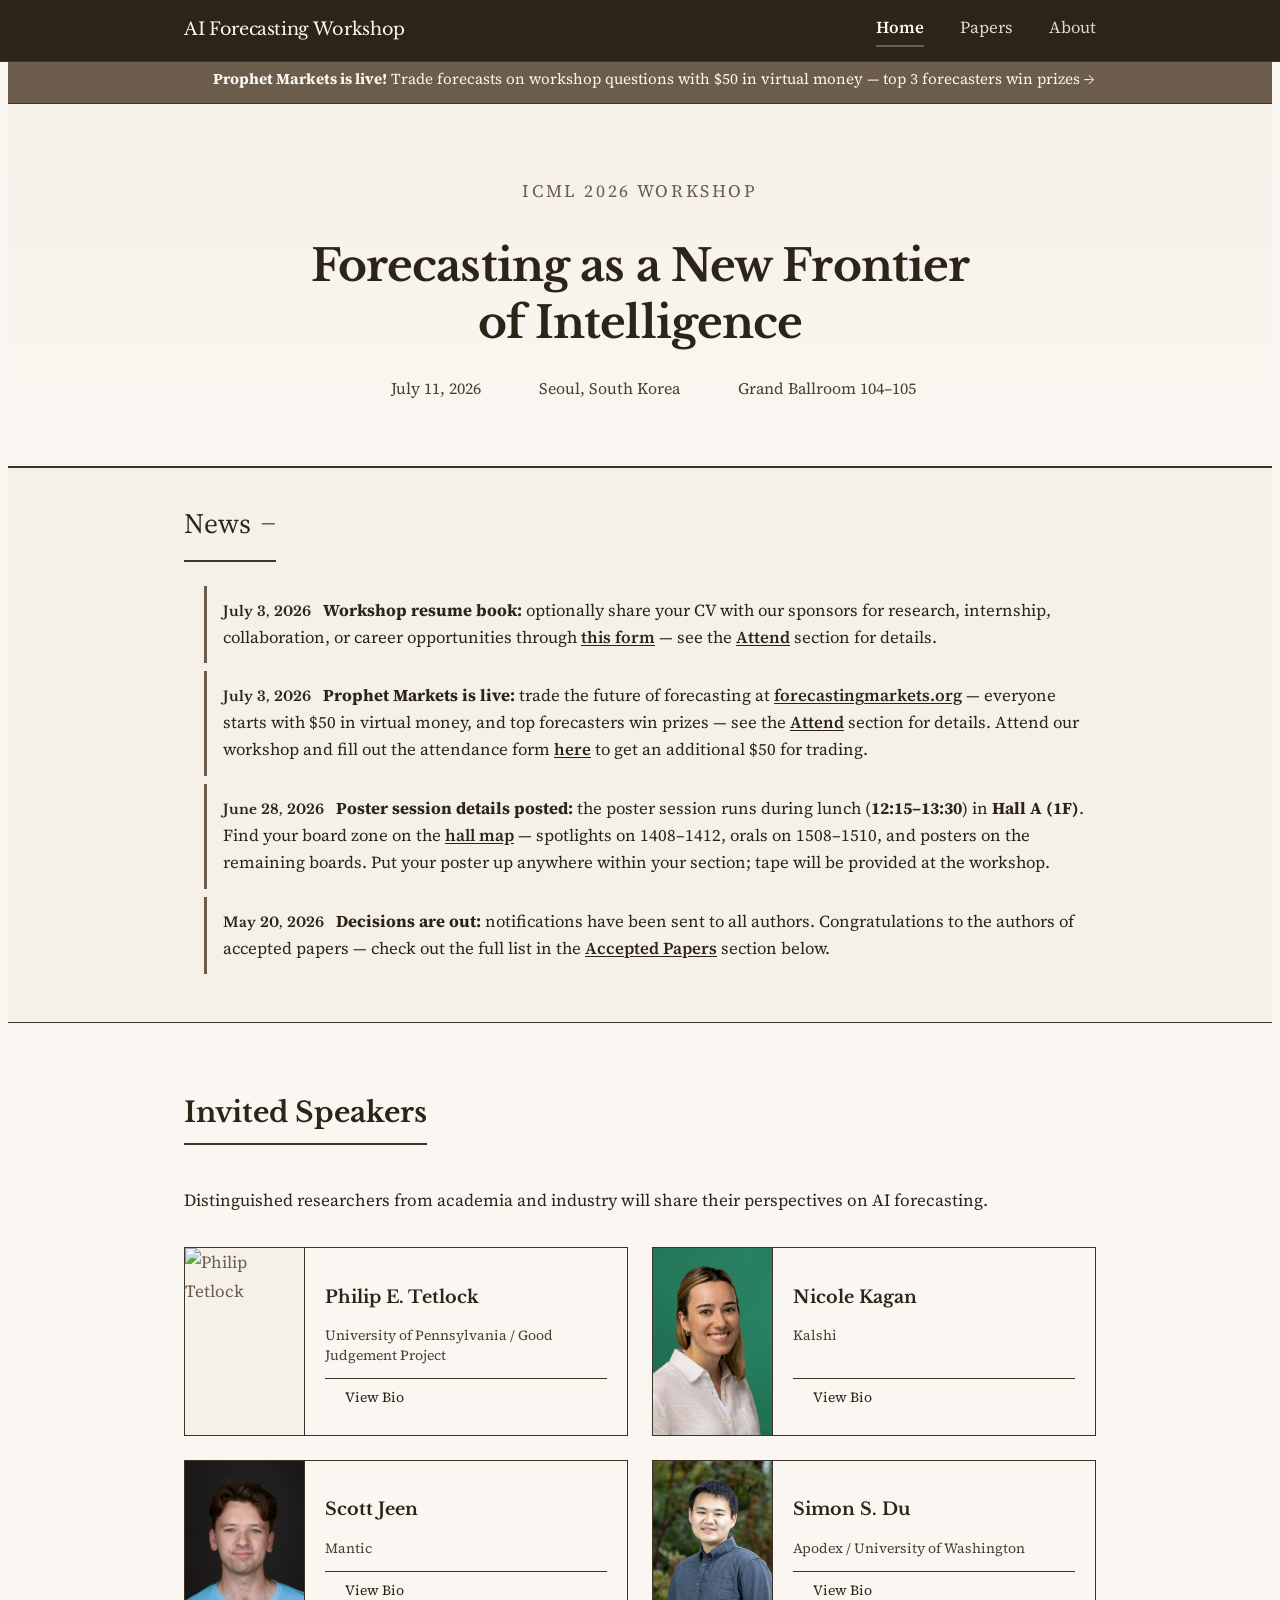
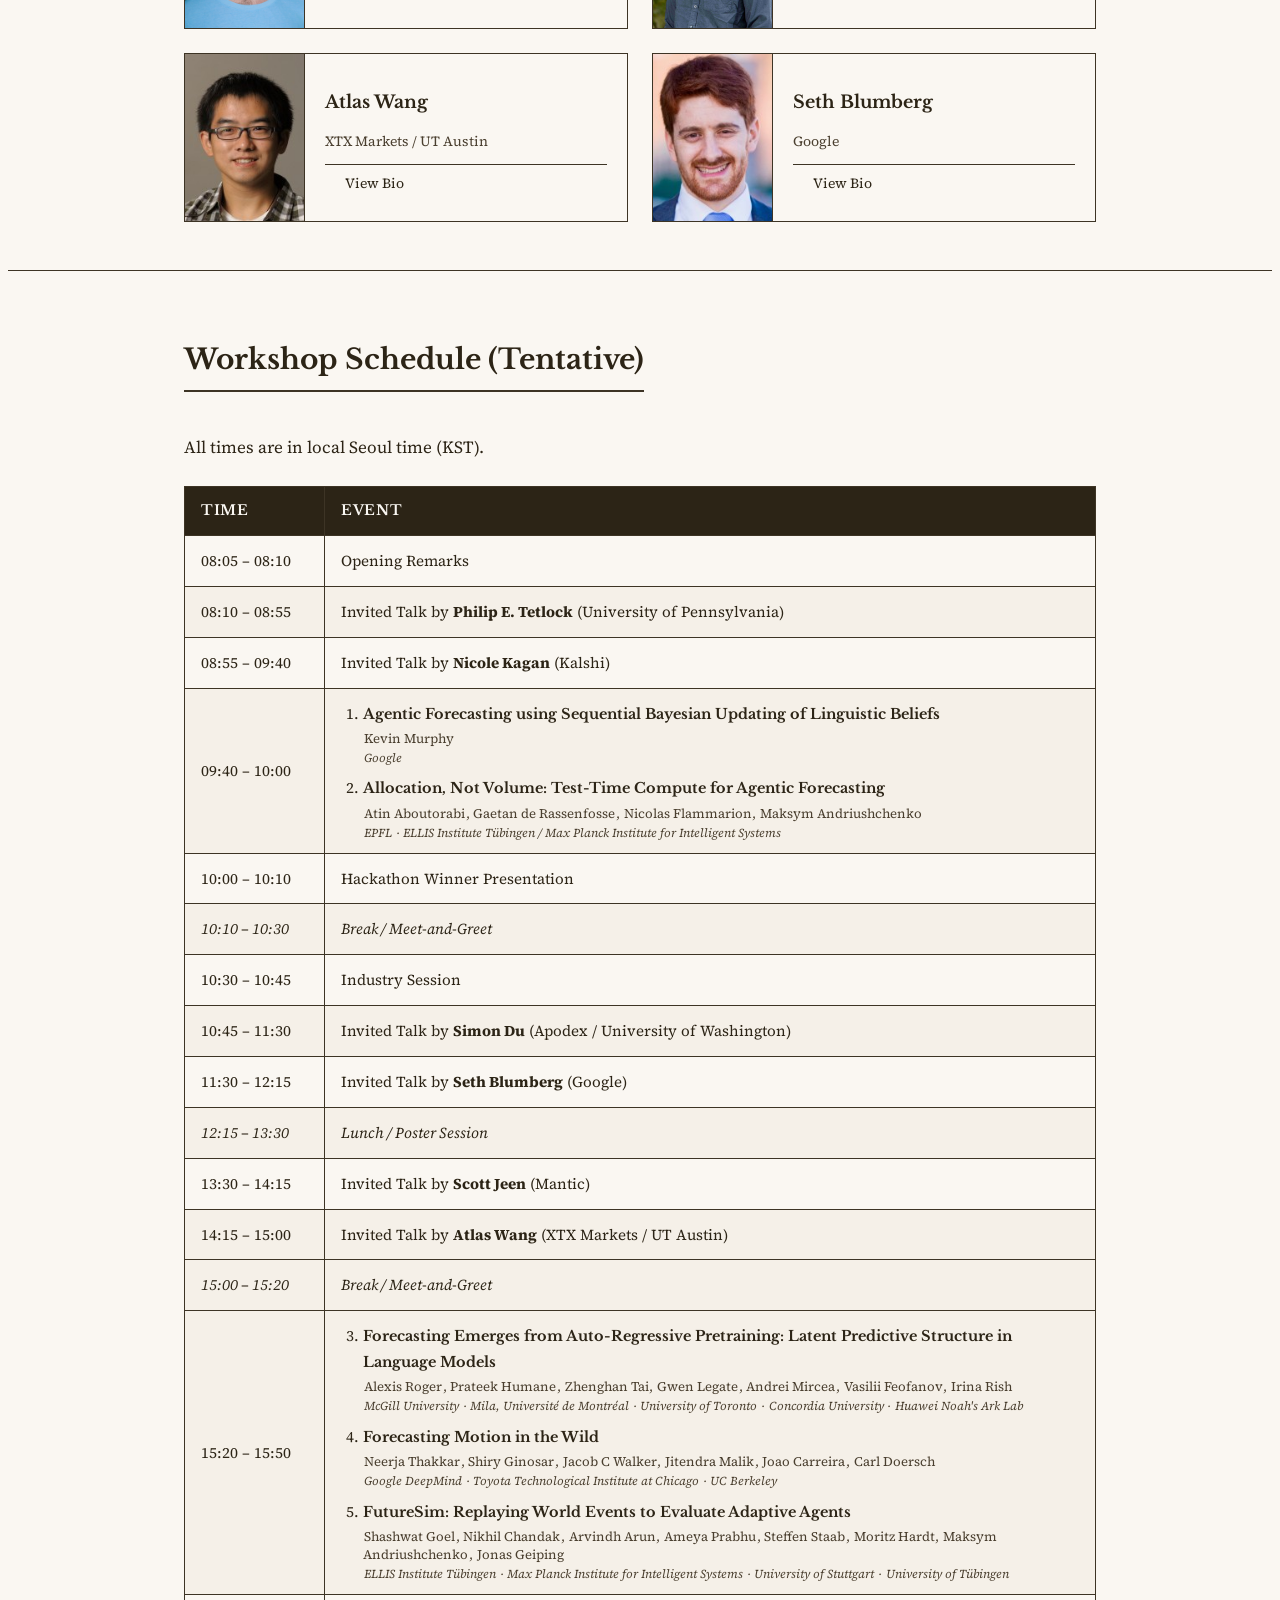
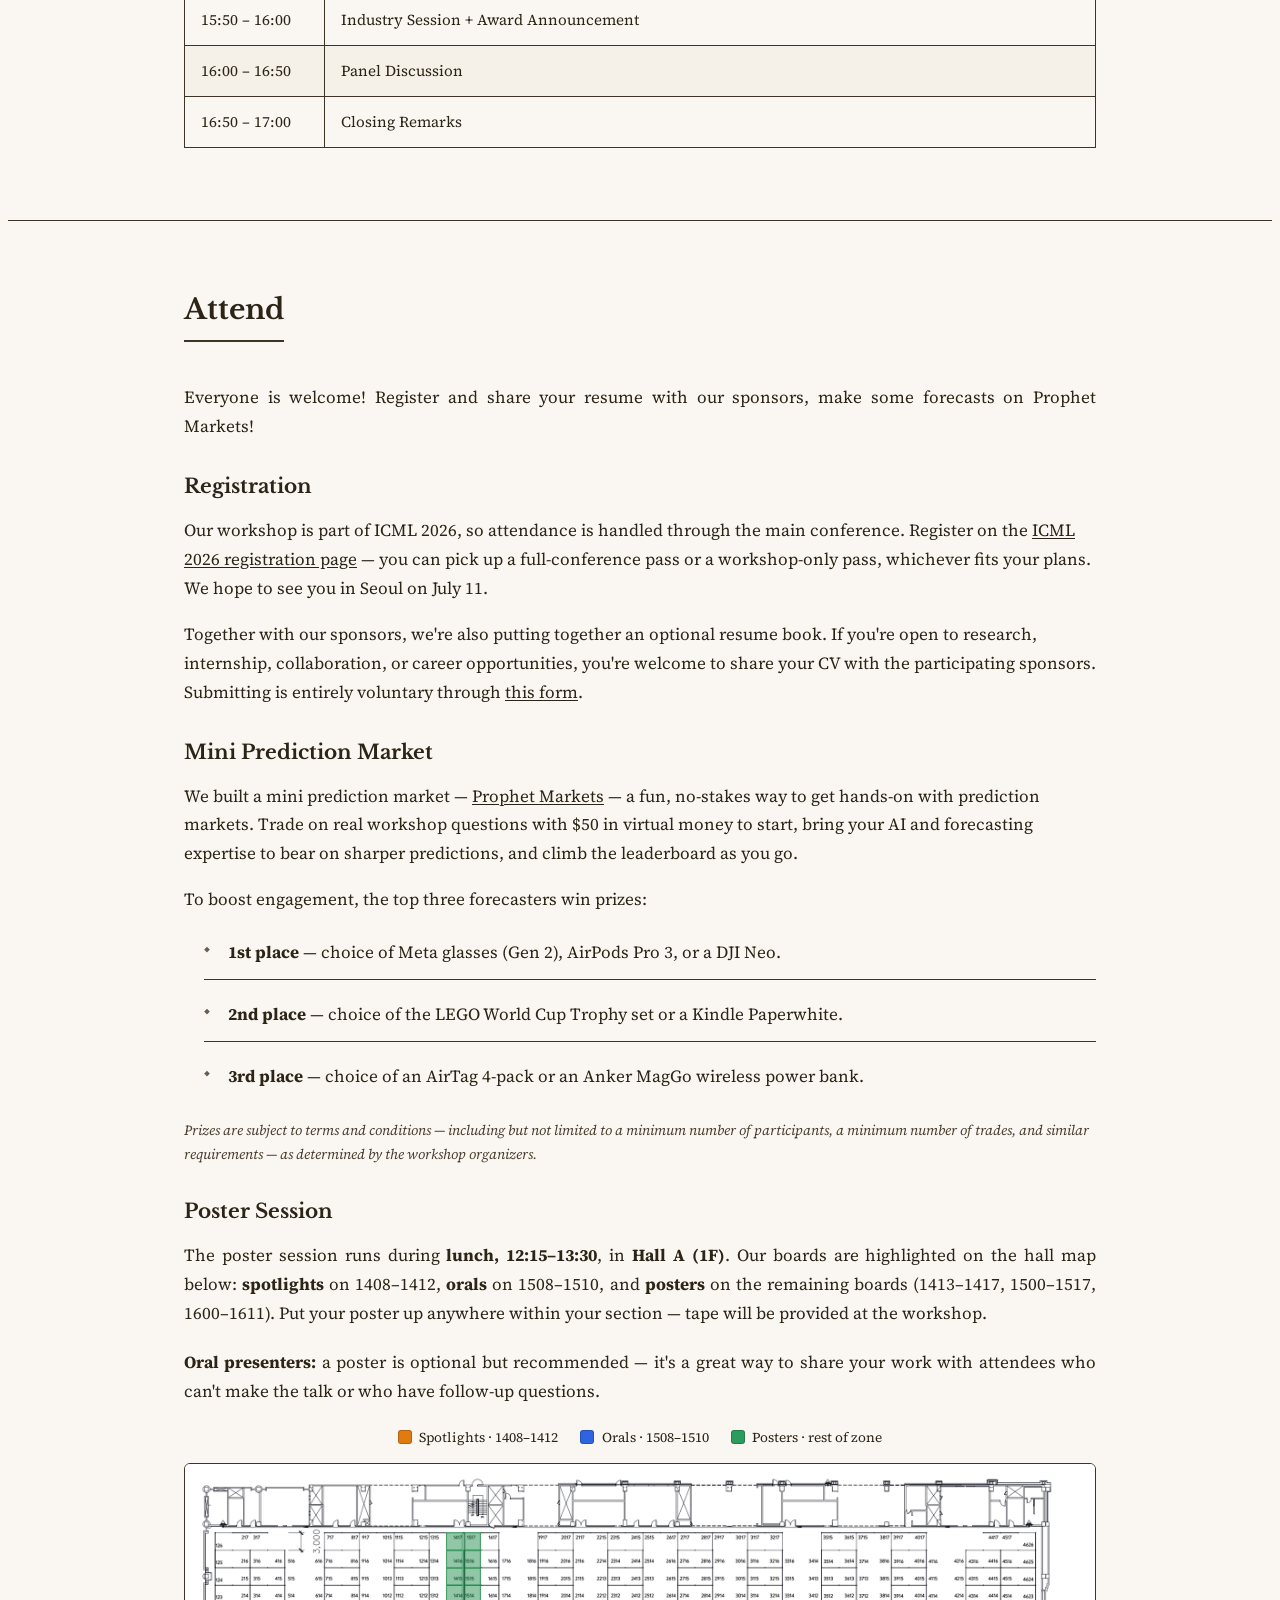
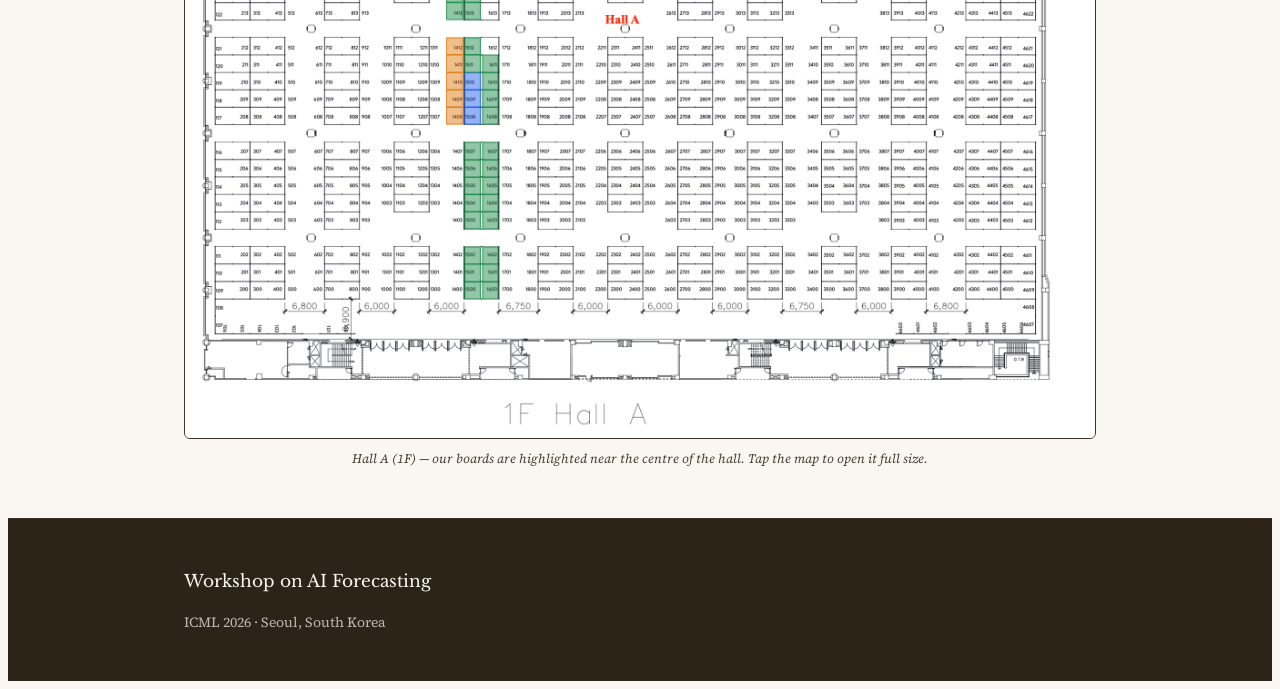
==== commit c0bb31f8: "Add attendance form bonus ($50) to Prophet Markets news item Co-Authored-By: Claude Fable 5 <noreply" ====
--- a/index.html
+++ b/index.html
@@ -69,7 +69,7 @@
                         </li>
                         <li>
                             <span class="news-date">July 3, 2026</span>
-                            <strong>Prophet Markets is live:</strong> trade the future of forecasting at <a href="https://forecastingmarkets.org/" target="_blank">forecastingmarkets.org</a> &mdash; everyone starts with $50 in virtual money, and top forecasters win prizes &mdash; see the <a href="#attend">Attend</a> section for details.
+                            <strong>Prophet Markets is live:</strong> trade the future of forecasting at <a href="https://forecastingmarkets.org/" target="_blank">forecastingmarkets.org</a> &mdash; everyone starts with $50 in virtual money, and top forecasters win prizes &mdash; see the <a href="#attend">Attend</a> section for details. Attend our workshop and fill out the attendance form <a href="https://docs.google.com/forms/d/e/1FAIpQLSeBjtOL9gdQ5hFGNm-nx3KTjF426cWQzAk1caTR_MmJjx-UPw/viewform?usp=dialog" target="_blank">here</a> to get an additional $50 for trading.
                         </li>
                         <li>
                             <span class="news-date">June 28, 2026</span>
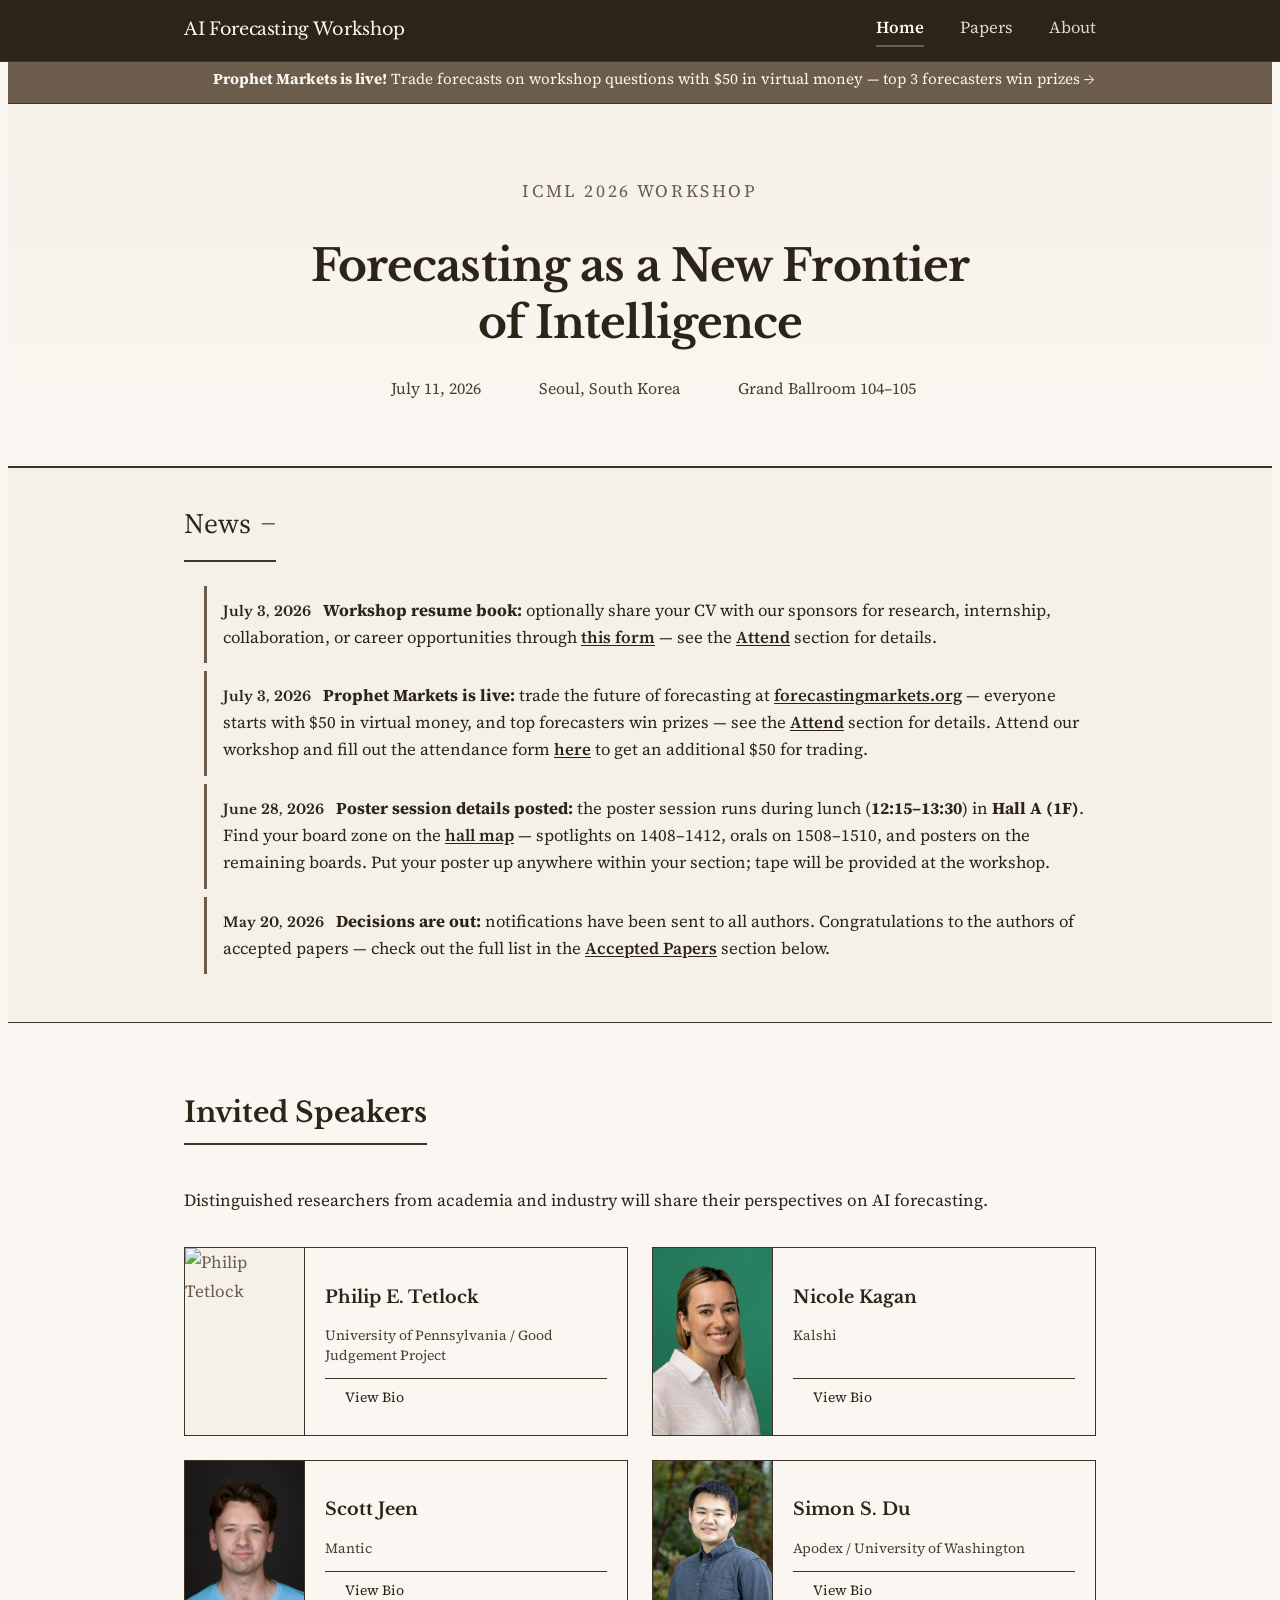
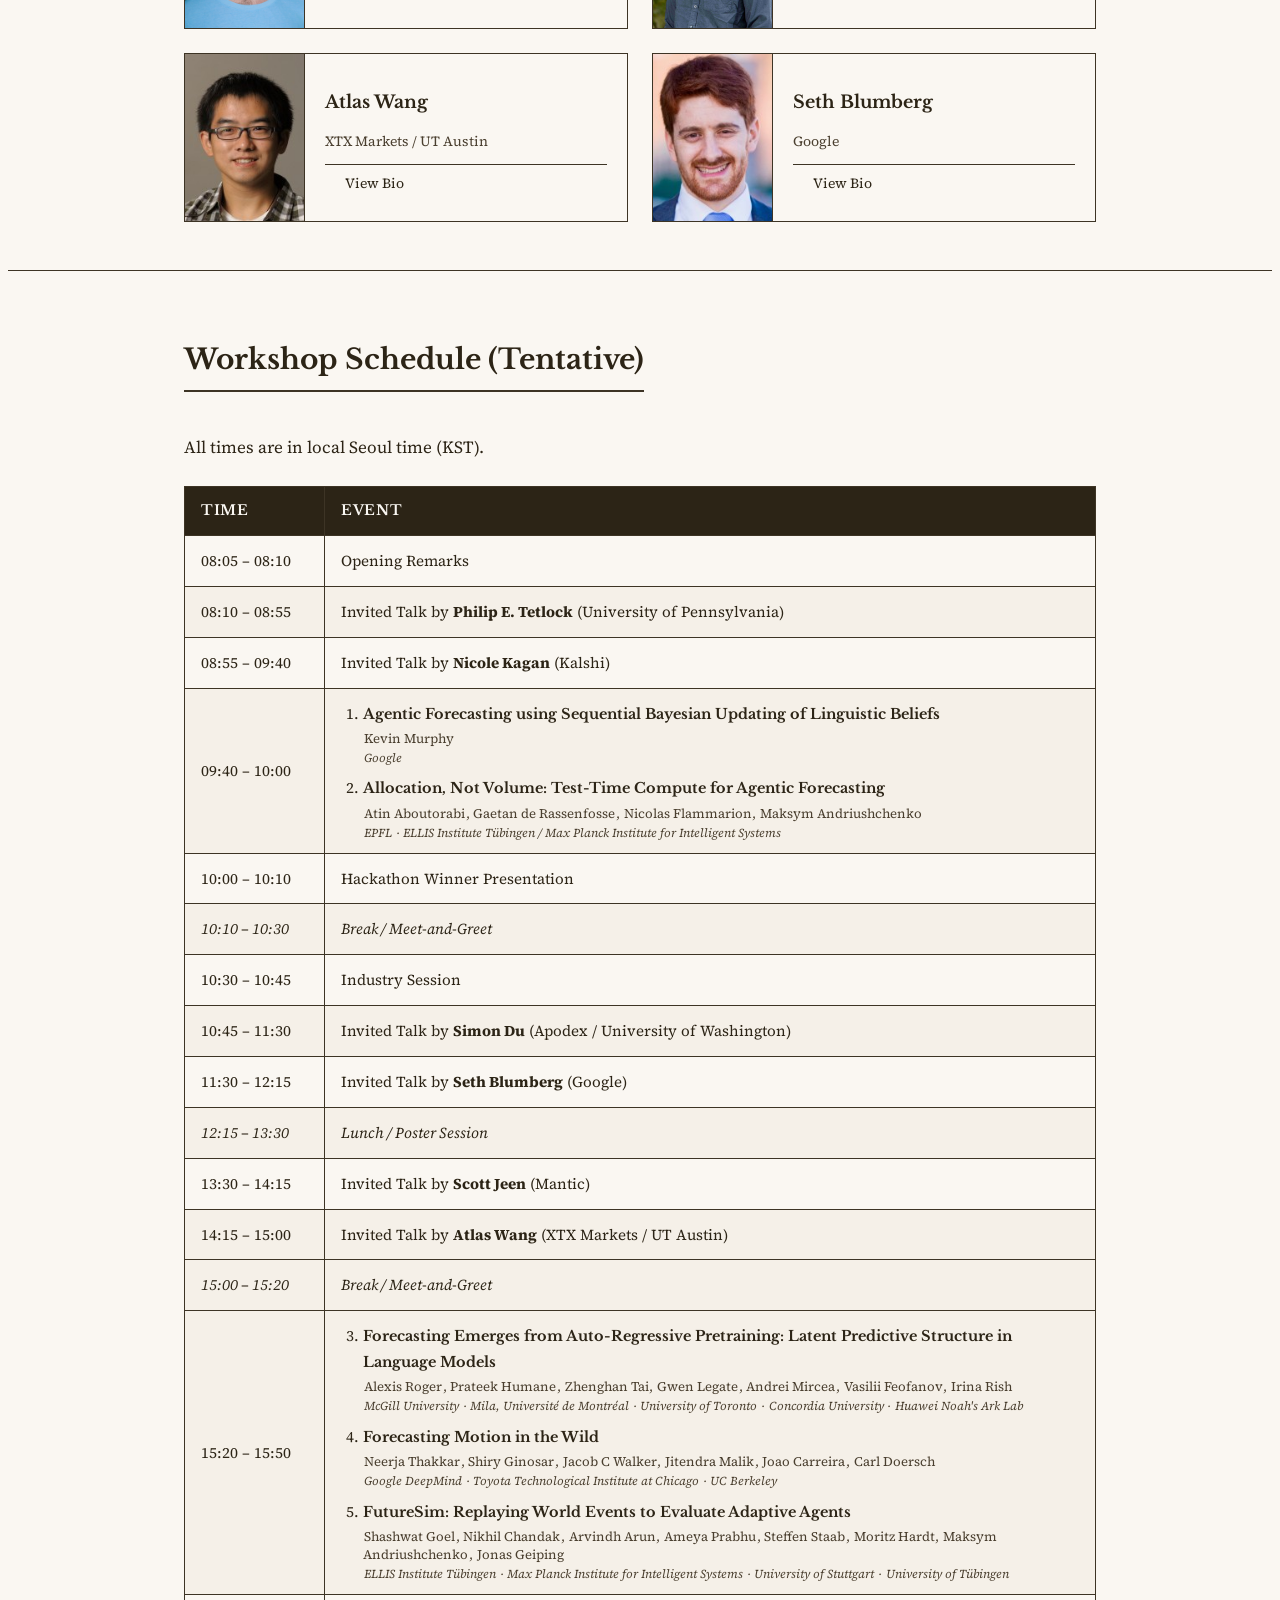
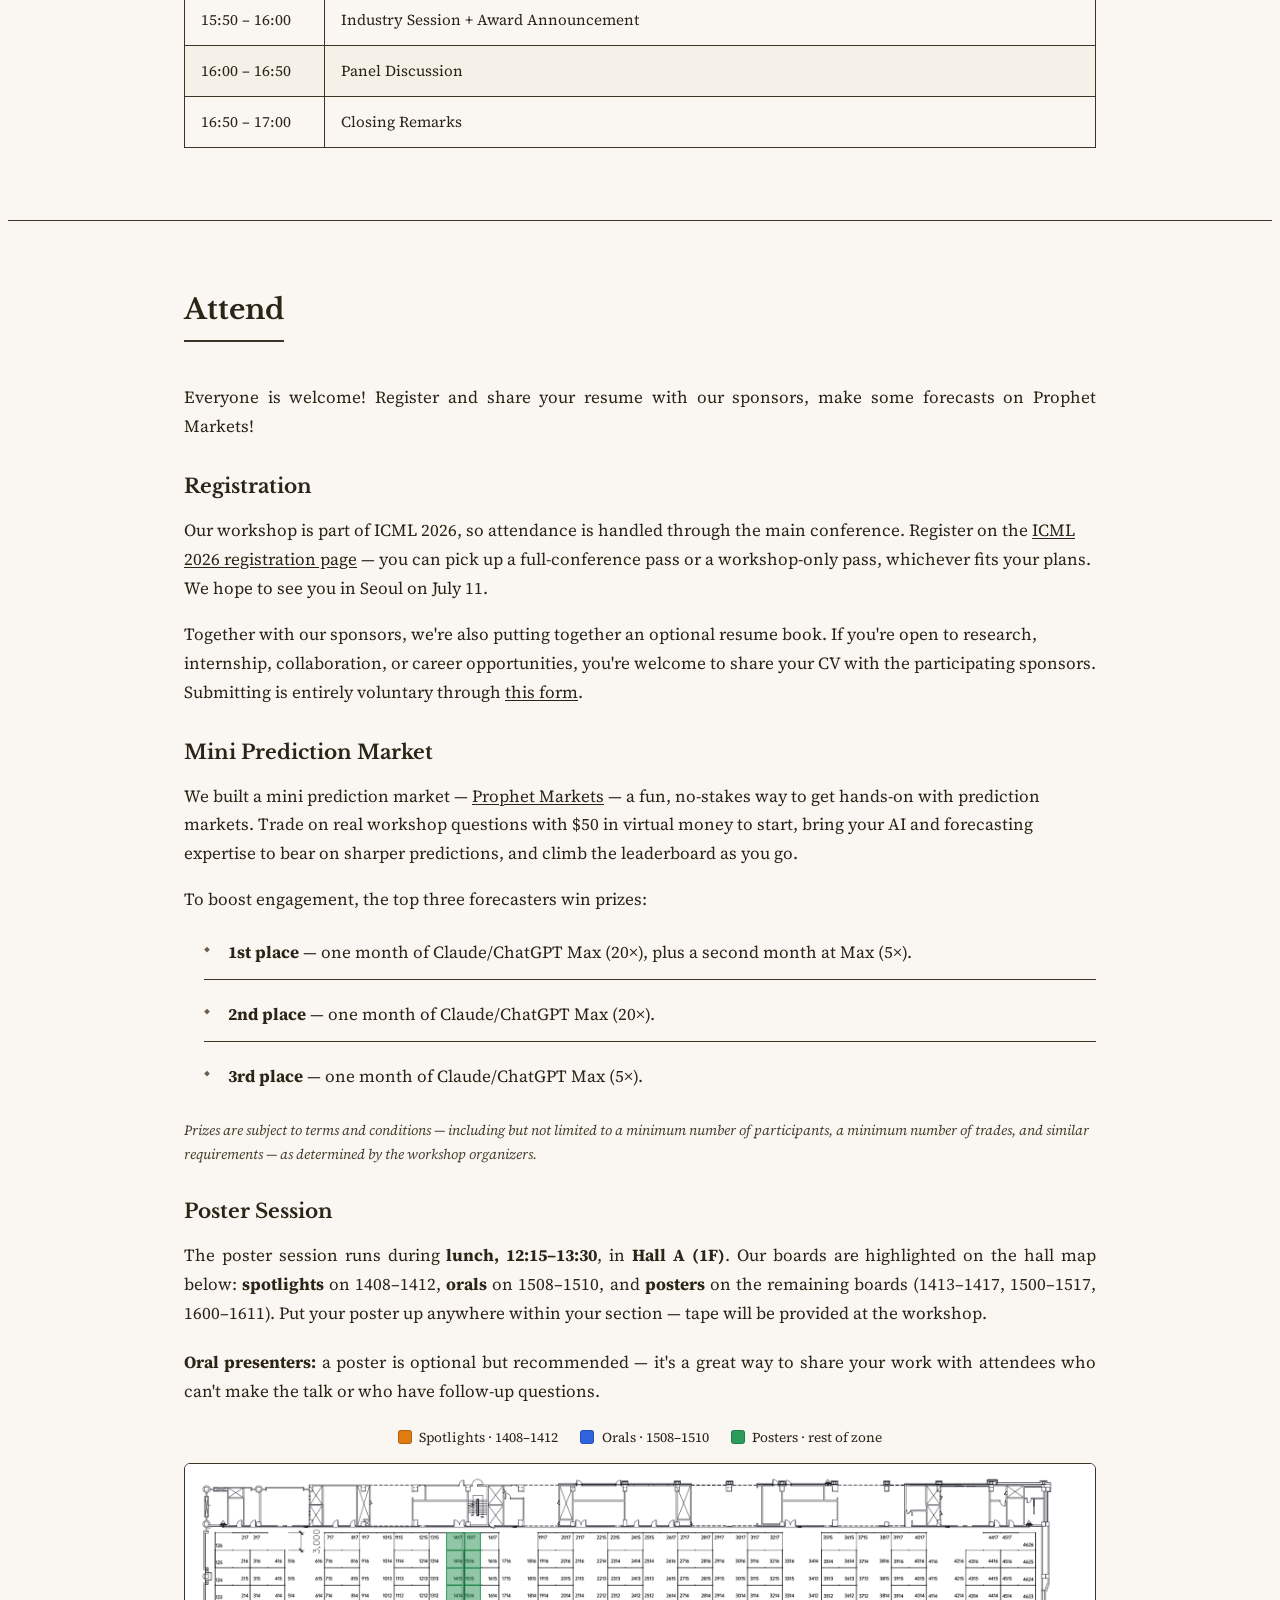
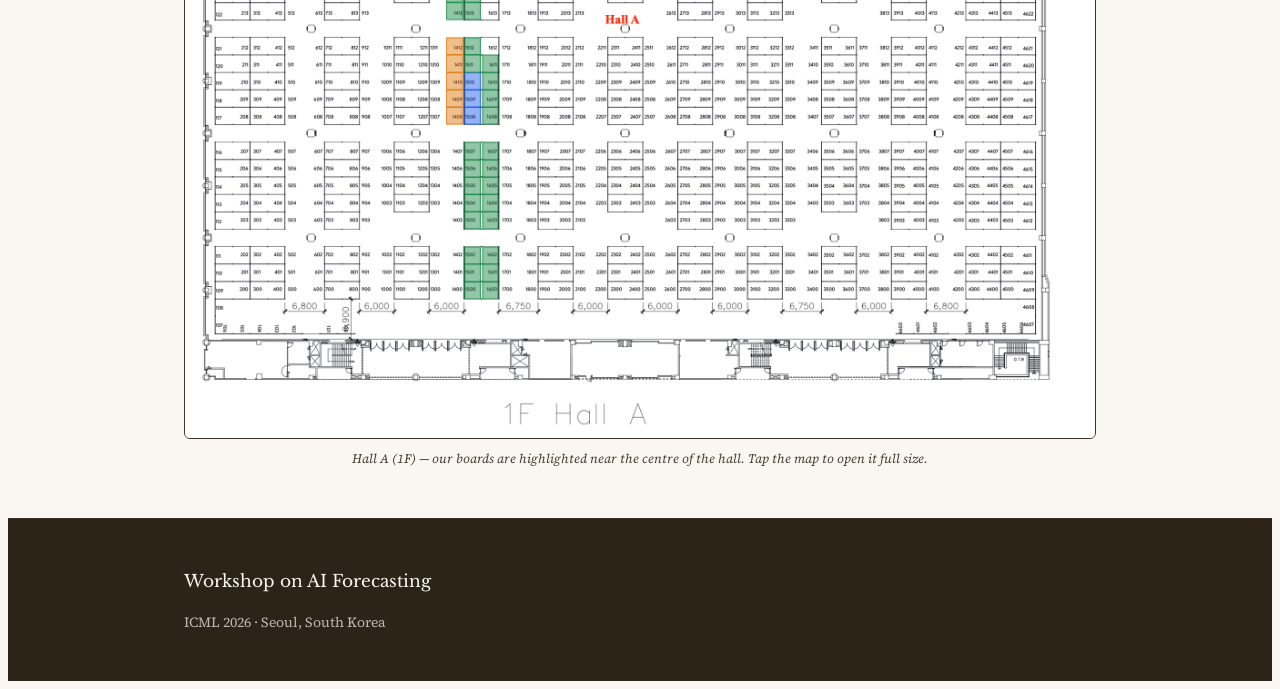
==== commit 12e2a478: "Update Prophet Markets prizes to Claude/ChatGPT Max subscriptions Co-Authored-By: Claude Opus 4.8 (1" ====
--- a/index.html
+++ b/index.html
@@ -400,9 +400,9 @@
                         <p>We built a mini prediction market &mdash; <a href="https://forecastingmarkets.org/" target="_blank">Prophet Markets</a> &mdash; a fun, no-stakes way to get hands-on with prediction markets. Trade on real workshop questions with $50 in virtual money to start, bring your AI and forecasting expertise to bear on sharper predictions, and climb the leaderboard as you go.</p>
                         <p>To boost engagement, the top three forecasters win prizes:</p>
                         <ul class="topics-list">
-                            <li><strong>1st place</strong> &mdash; choice of Meta glasses (Gen&nbsp;2), AirPods Pro&nbsp;3, or a DJI Neo.</li>
-                            <li><strong>2nd place</strong> &mdash; choice of the LEGO World Cup Trophy set or a Kindle Paperwhite.</li>
-                            <li><strong>3rd place</strong> &mdash; choice of an AirTag 4-pack or an Anker MagGo wireless power bank.</li>
+                            <li><strong>1st place</strong> &mdash; one month of Claude/ChatGPT Max (20&times;), plus a second month at Max (5&times;).</li>
+                            <li><strong>2nd place</strong> &mdash; one month of Claude/ChatGPT Max (20&times;).</li>
+                            <li><strong>3rd place</strong> &mdash; one month of Claude/ChatGPT Max (5&times;).</li>
                         </ul>
                         <p class="text-muted text-small" style="margin-bottom: 0;"><em>Prizes are subject to terms and conditions &mdash; including but not limited to a minimum number of participants, a minimum number of trades, and similar requirements &mdash; as determined by the workshop organizers.</em></p>
                     </div>
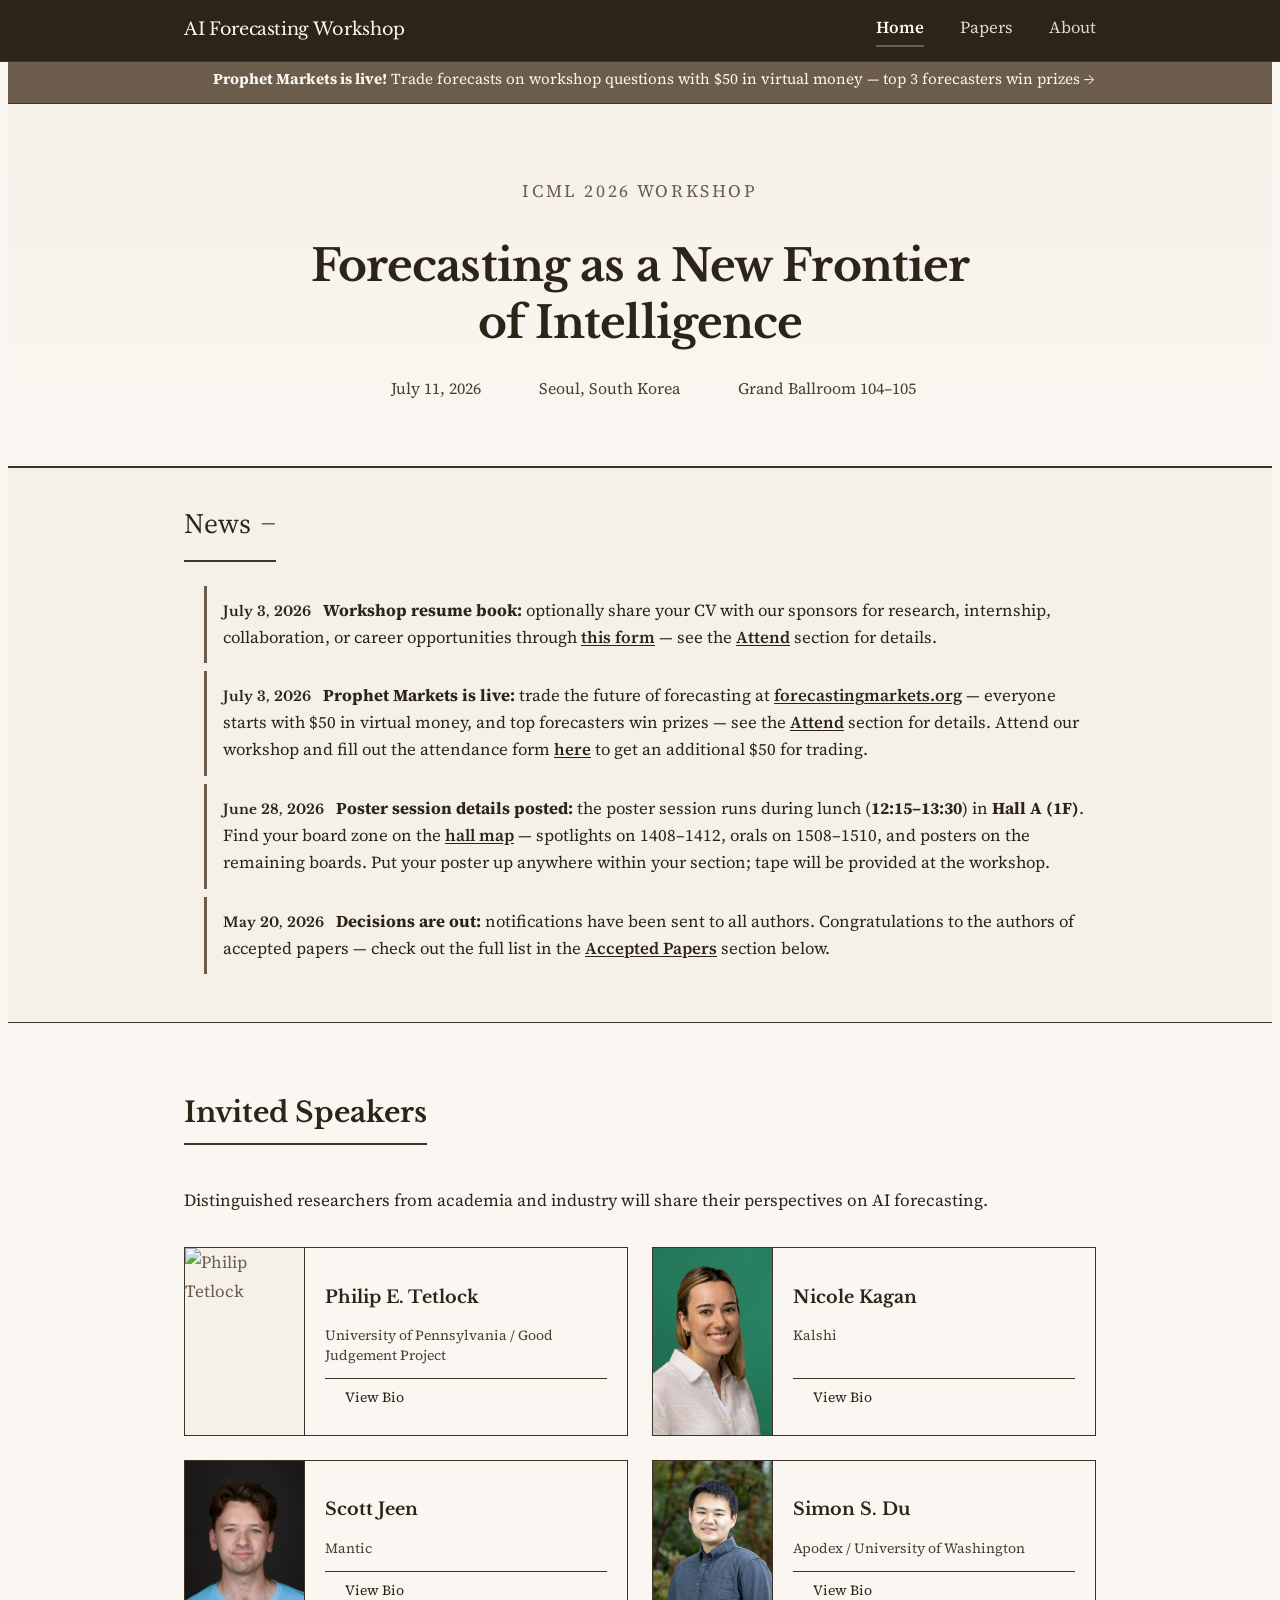
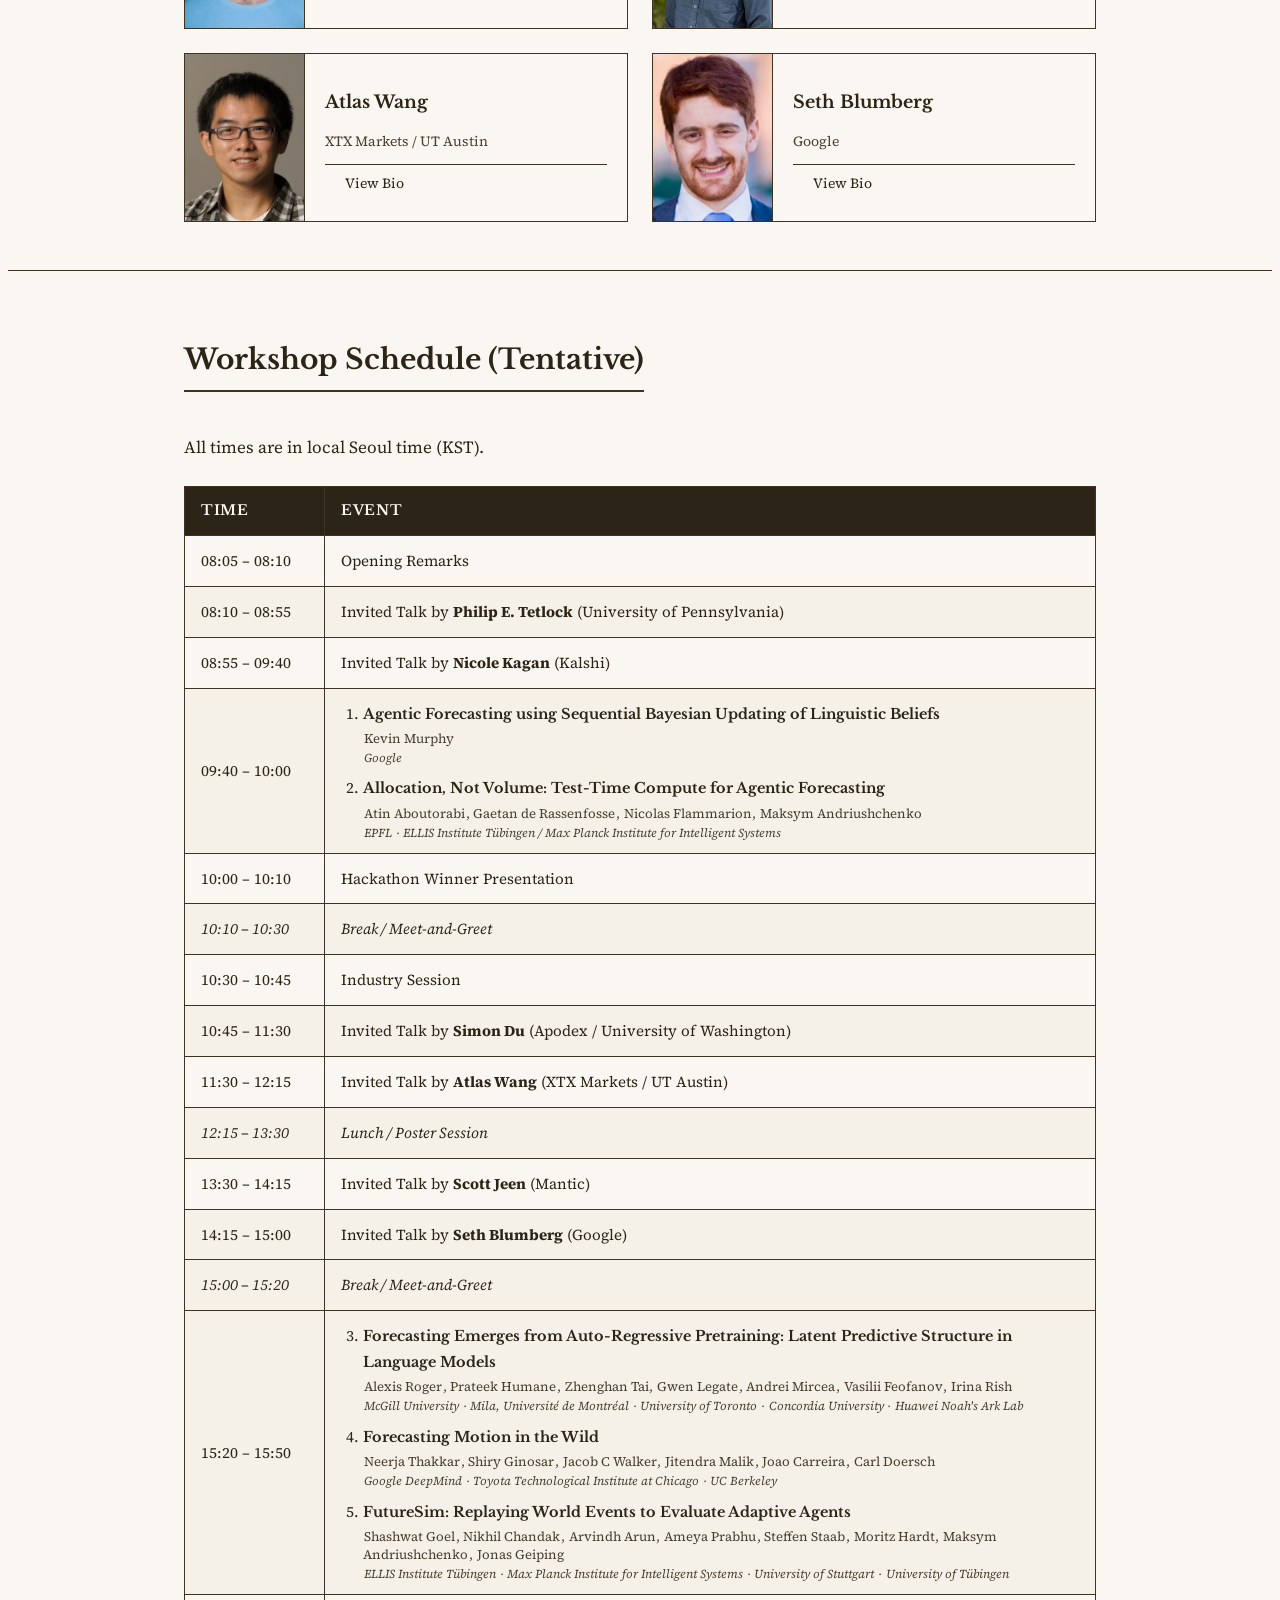
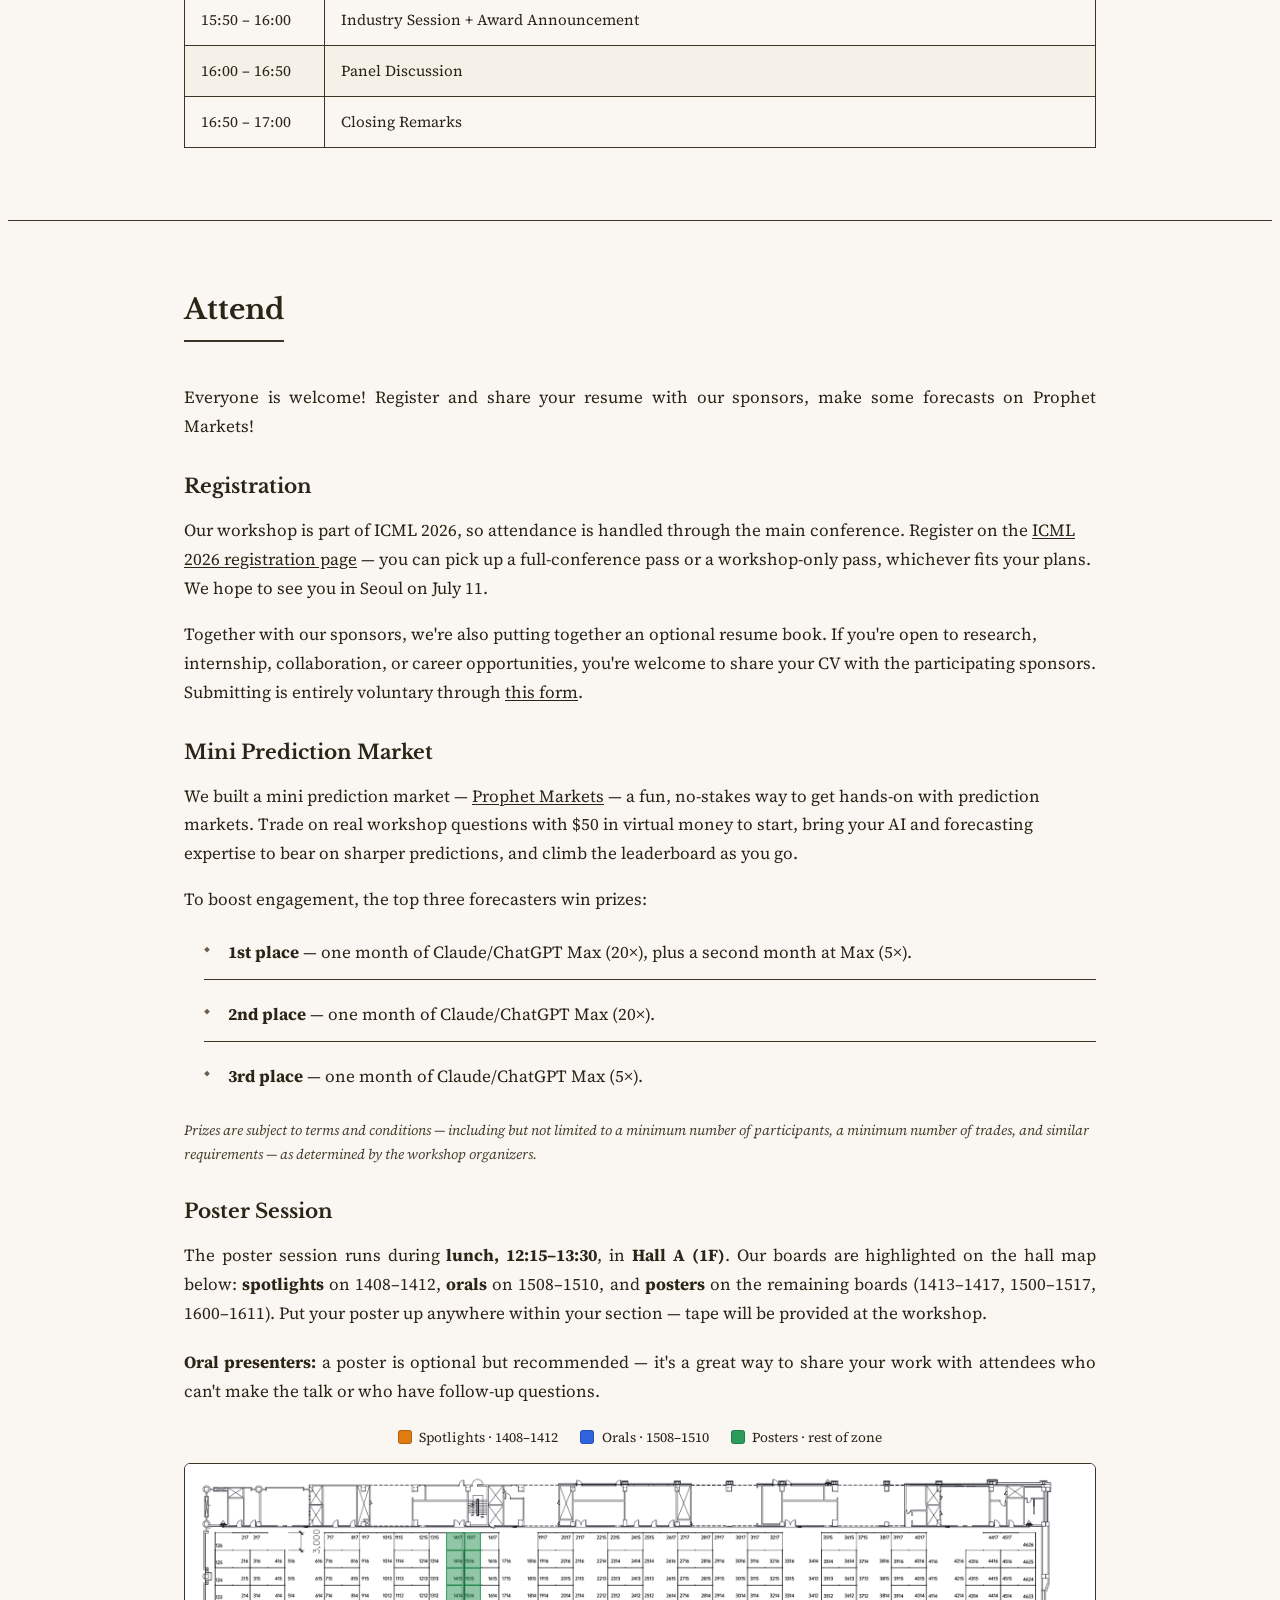
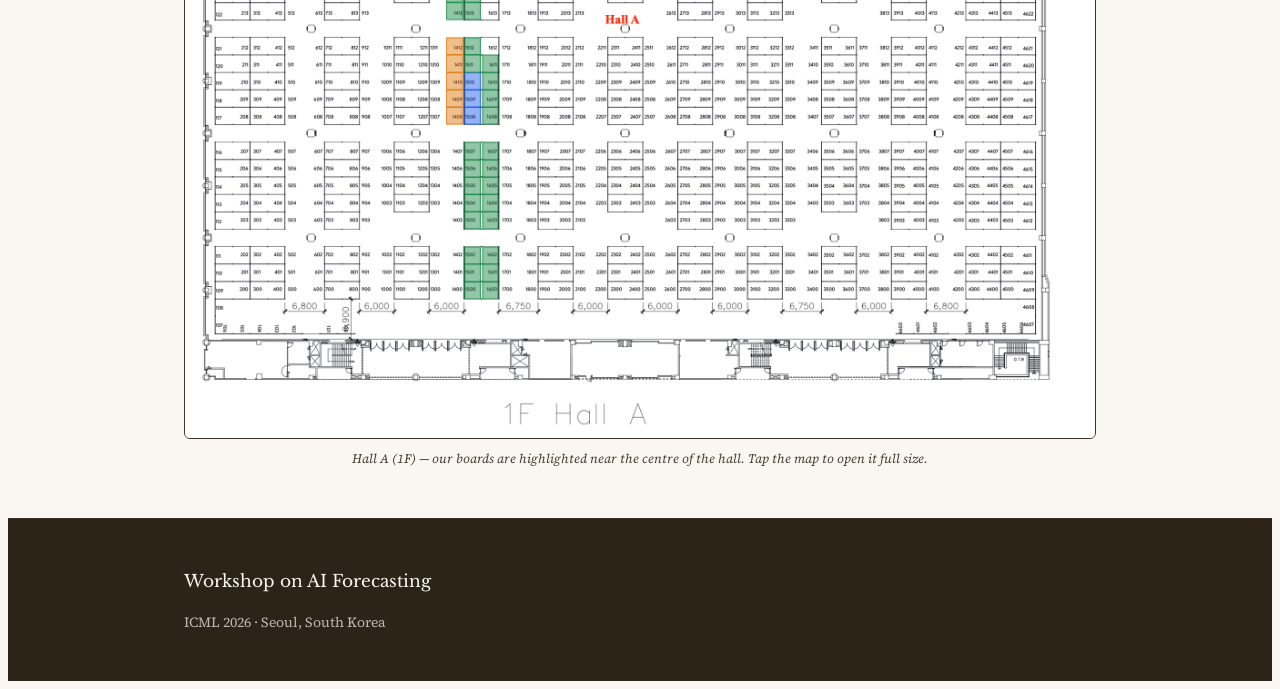
==== commit a0b17e64: "Swap Atlas Wang and Seth Blumberg talk slots Atlas Wang must leave by 1 pm, so he takes the 11:30–12" ====
--- a/index.html
+++ b/index.html
@@ -320,7 +320,7 @@
                         </tr>
                         <tr>
                             <td>11:30 – 12:15</td>
-                            <td>Invited Talk by <strong>Seth Blumberg</strong> (Google)</td>
+                            <td>Invited Talk by <strong>Atlas Wang</strong> (XTX Markets / UT Austin)</td>
                         </tr>
                         <tr class="schedule-break">
                             <td>12:15 – 13:30</td>
@@ -332,7 +332,7 @@
                         </tr>
                         <tr>
                             <td>14:15 – 15:00</td>
-                            <td>Invited Talk by <strong>Atlas Wang</strong> (XTX Markets / UT Austin)</td>
+                            <td>Invited Talk by <strong>Seth Blumberg</strong> (Google)</td>
                         </tr>
                         <tr class="schedule-break">
                             <td>15:00 – 15:20</td>
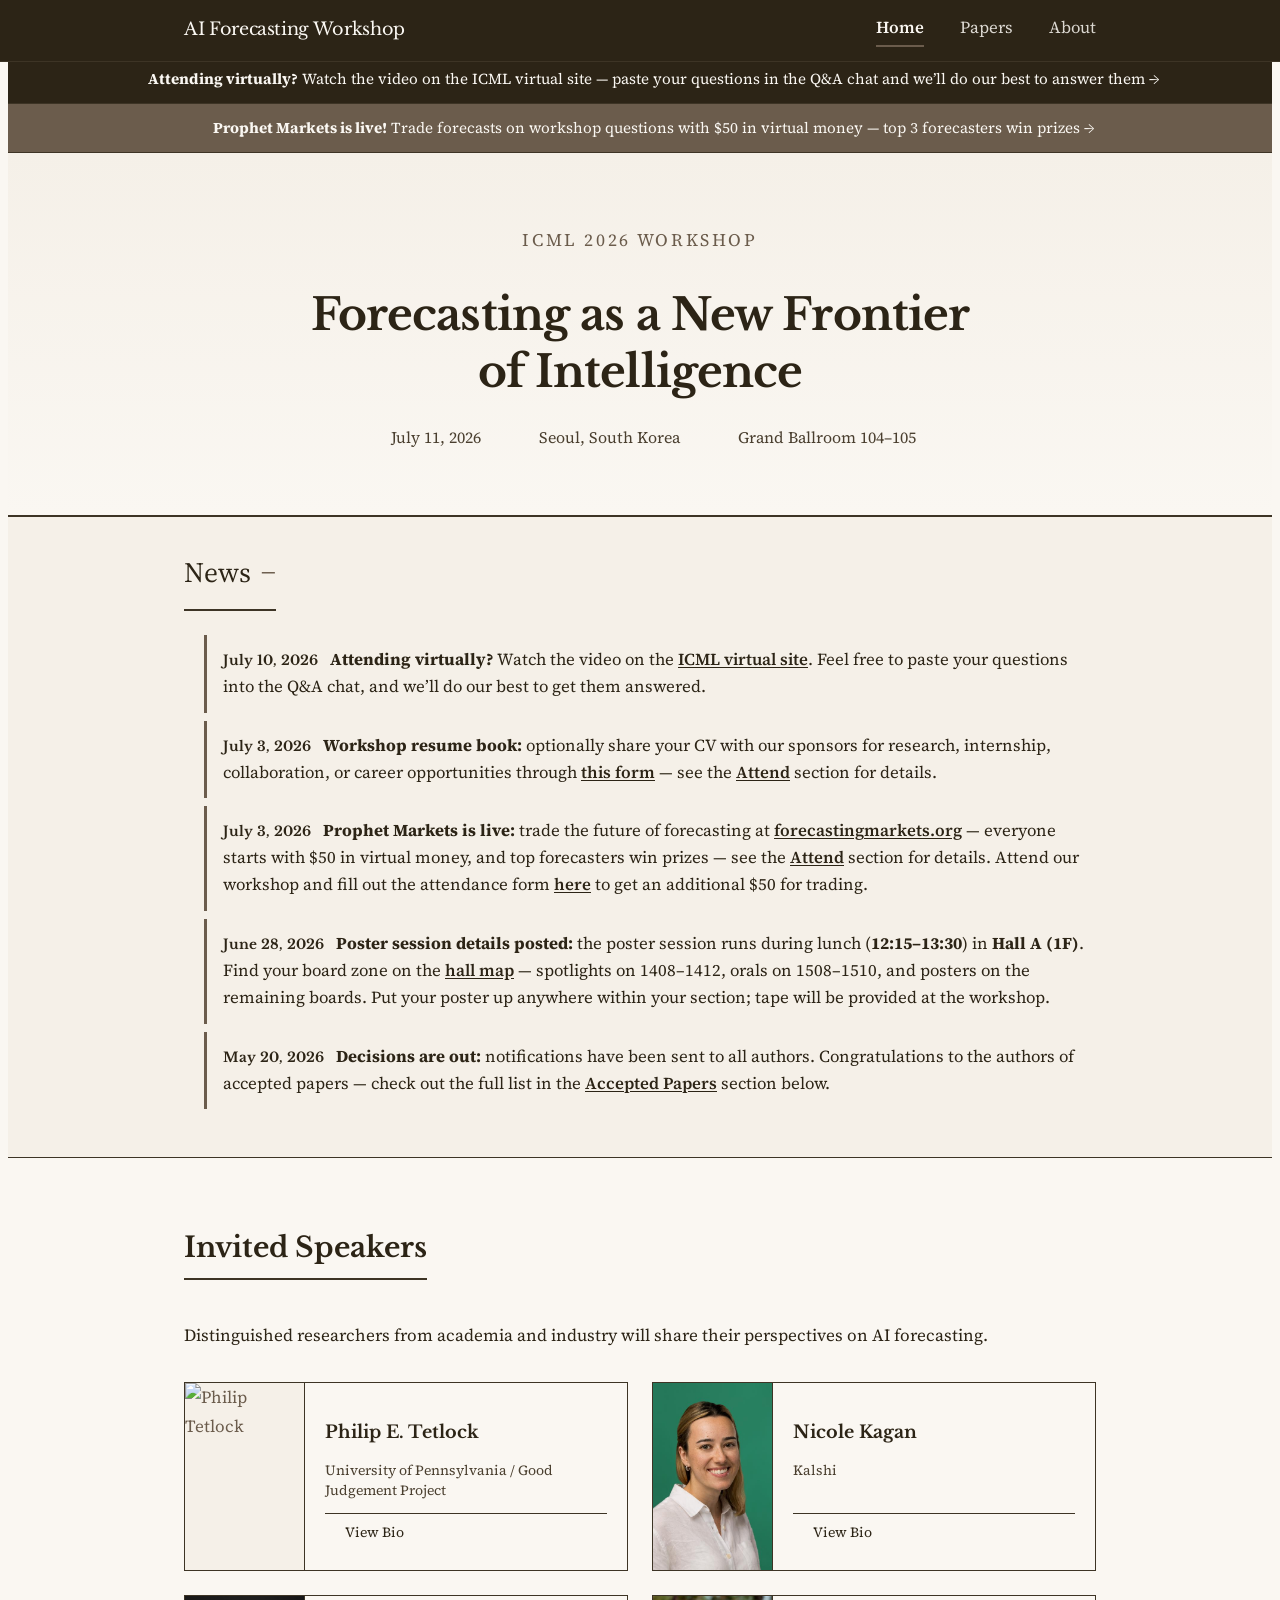
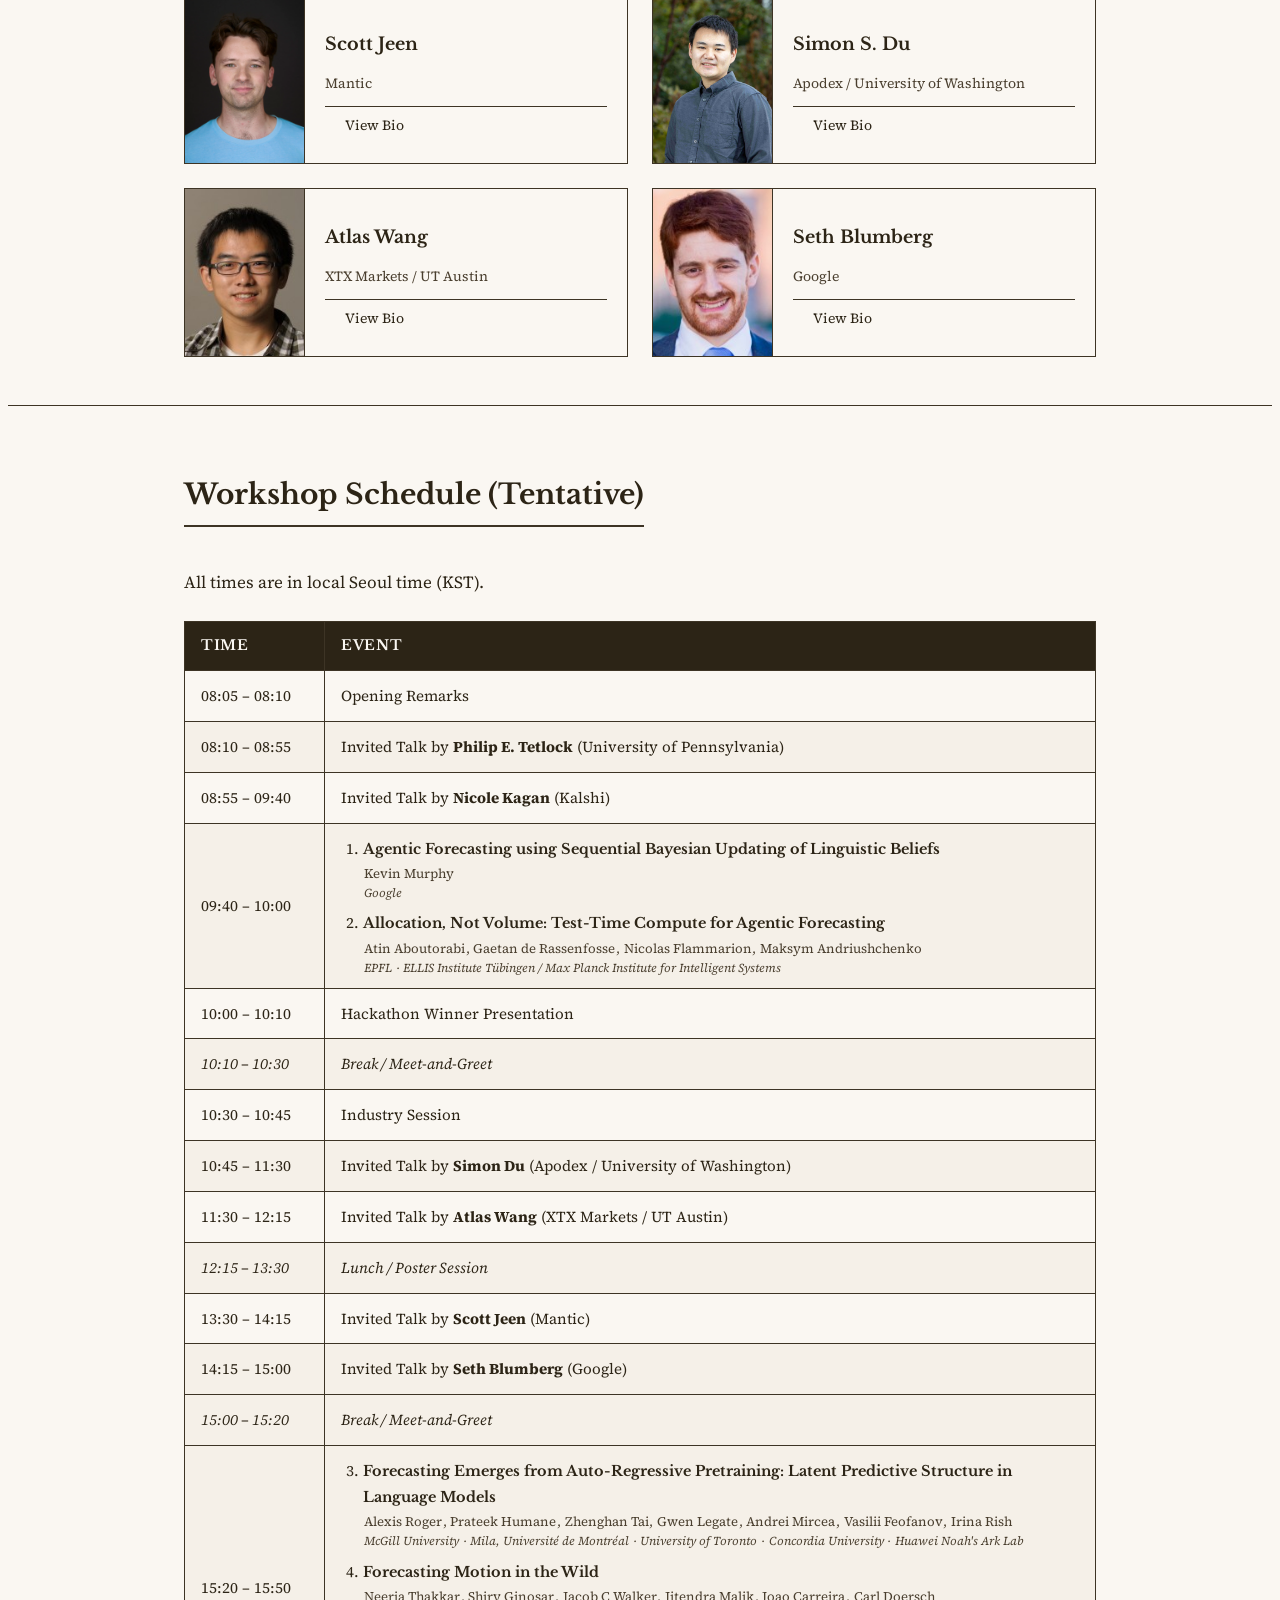
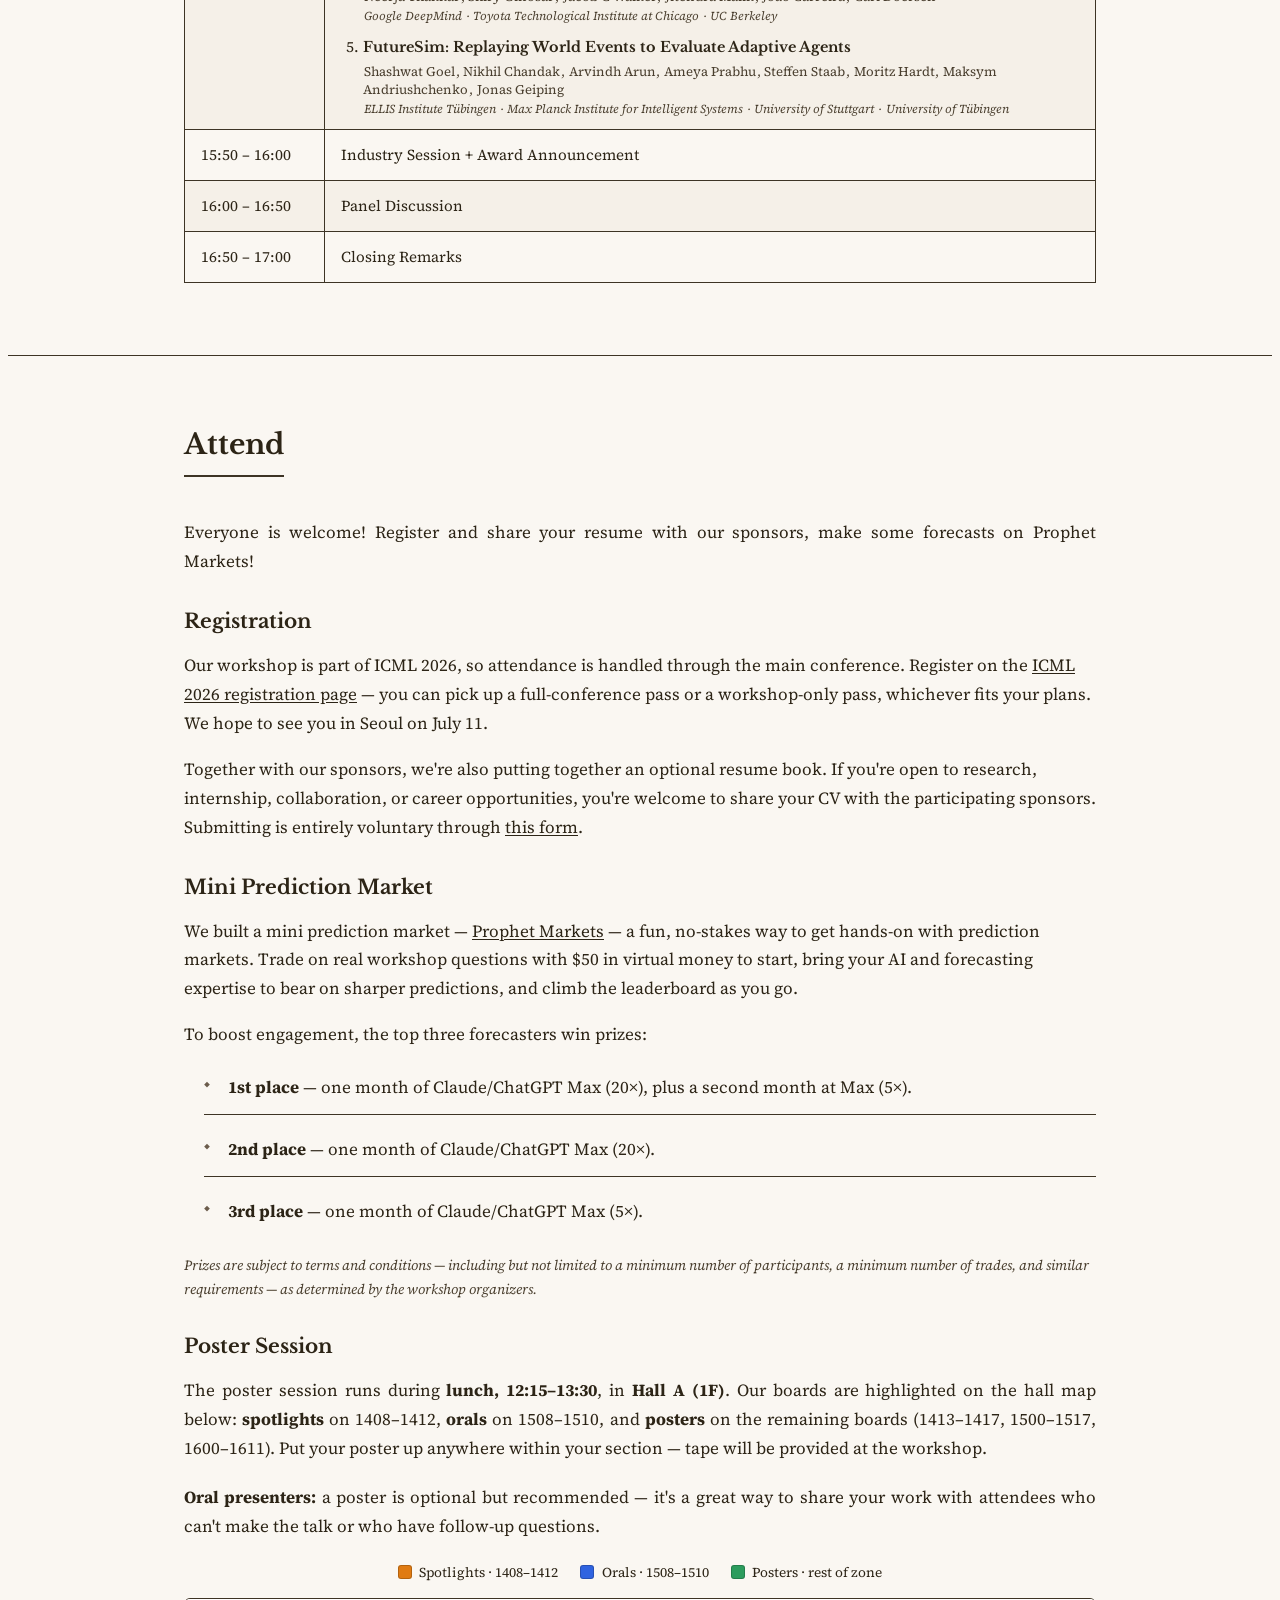
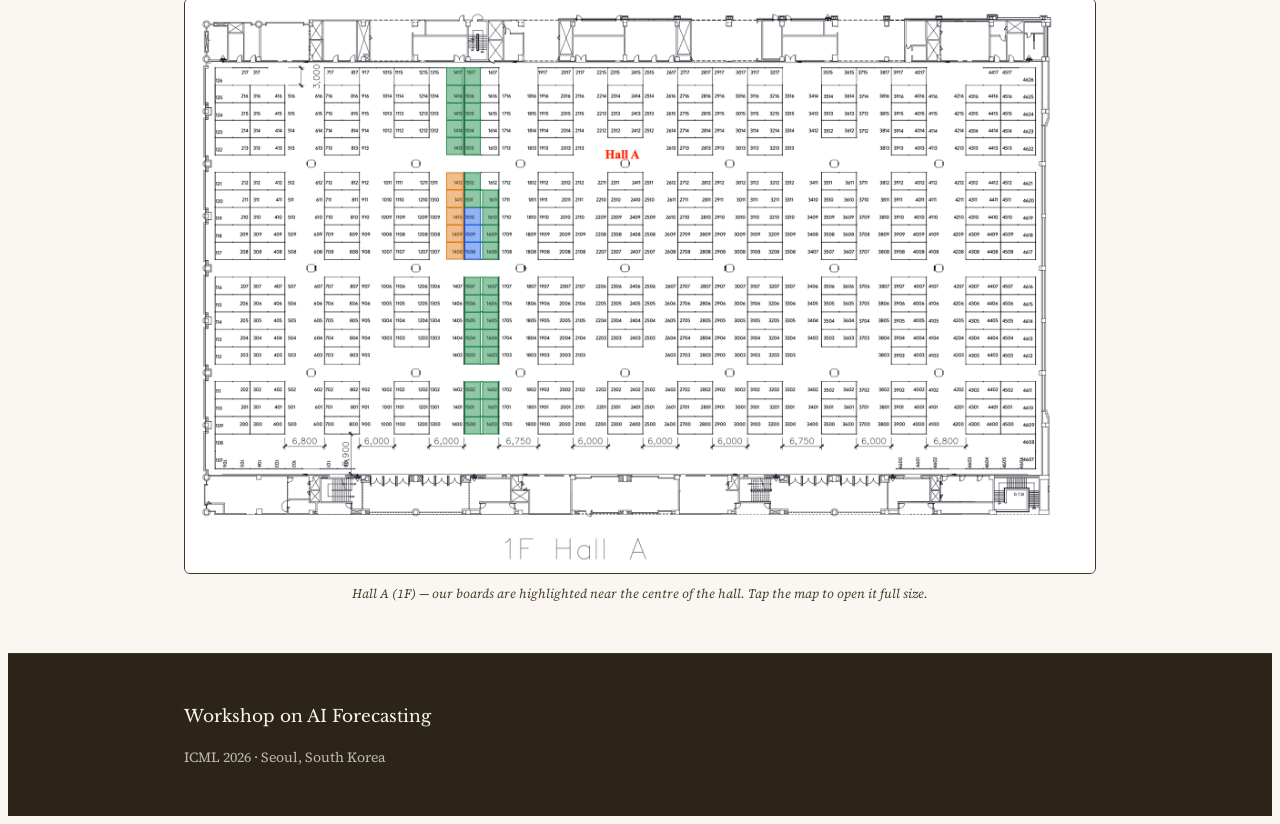
==== commit 1a68b0f5: "Add virtual attendance info for ICML virtual site Announce the ICML virtual page (livestream + Q&A c" ====
--- a/index.html
+++ b/index.html
@@ -28,6 +28,11 @@
     </nav>
 
     <!-- Announcement Banner -->
+    <a class="announcement-banner announcement-banner--live" href="https://icml.cc/virtual/2026/workshop/54091" target="_blank">
+        <i data-lucide="video"></i>
+        <span><strong>Attending virtually?</strong> Watch the video on the ICML virtual site &mdash; paste your questions in the Q&amp;A chat and we&rsquo;ll do our best to answer them &rarr;</span>
+    </a>
+
     <a class="announcement-banner" href="https://forecastingmarkets.org/" target="_blank">
         <i data-lucide="trending-up"></i>
         <span><strong>Prophet Markets is live!</strong> Trade forecasts on workshop questions with $50 in virtual money &mdash; top 3 forecasters win prizes &rarr;</span>
@@ -63,6 +68,10 @@
                 <summary class="section-title collapse-title">News<a class="anchor-link" href="#news" aria-label="Copy link to this section" title="Copy link to this section"><i data-lucide="link"></i></a></summary>
                 <div class="content-box">
                     <ul class="news-list">
+                        <li>
+                            <span class="news-date">July 10, 2026</span>
+                            <strong>Attending virtually?</strong> Watch the video on the <a href="https://icml.cc/virtual/2026/workshop/54091" target="_blank">ICML virtual site</a>. Feel free to paste your questions into the Q&amp;A chat, and we&rsquo;ll do our best to get them answered.
+                        </li>
                         <li>
                             <span class="news-date">July 3, 2026</span>
                             <strong>Workshop resume book:</strong> optionally share your CV with our sponsors for research, internship, collaboration, or career opportunities through <a href="https://docs.google.com/forms/d/e/1FAIpQLSeBjtOL9gdQ5hFGNm-nx3KTjF426cWQzAk1caTR_MmJjx-UPw/viewform?usp=dialog" target="_blank">this form</a> &mdash; see the <a href="#attend">Attend</a> section for details.
--- a/styles.css
+++ b/styles.css
@@ -143,6 +143,20 @@
 }
 
 .announcement-banner:hover {
+    background-color: var(--color-ink-light);
+}
+
+/* Stacked banners: only the first clears the fixed navbar */
+.announcement-banner + .announcement-banner {
+    margin-top: 0;
+}
+
+/* Live / virtual-attendance banner stands apart from the accent banner */
+.announcement-banner--live {
+    background-color: var(--color-ink);
+}
+
+.announcement-banner--live:hover {
     background-color: var(--color-ink-light);
 }
 
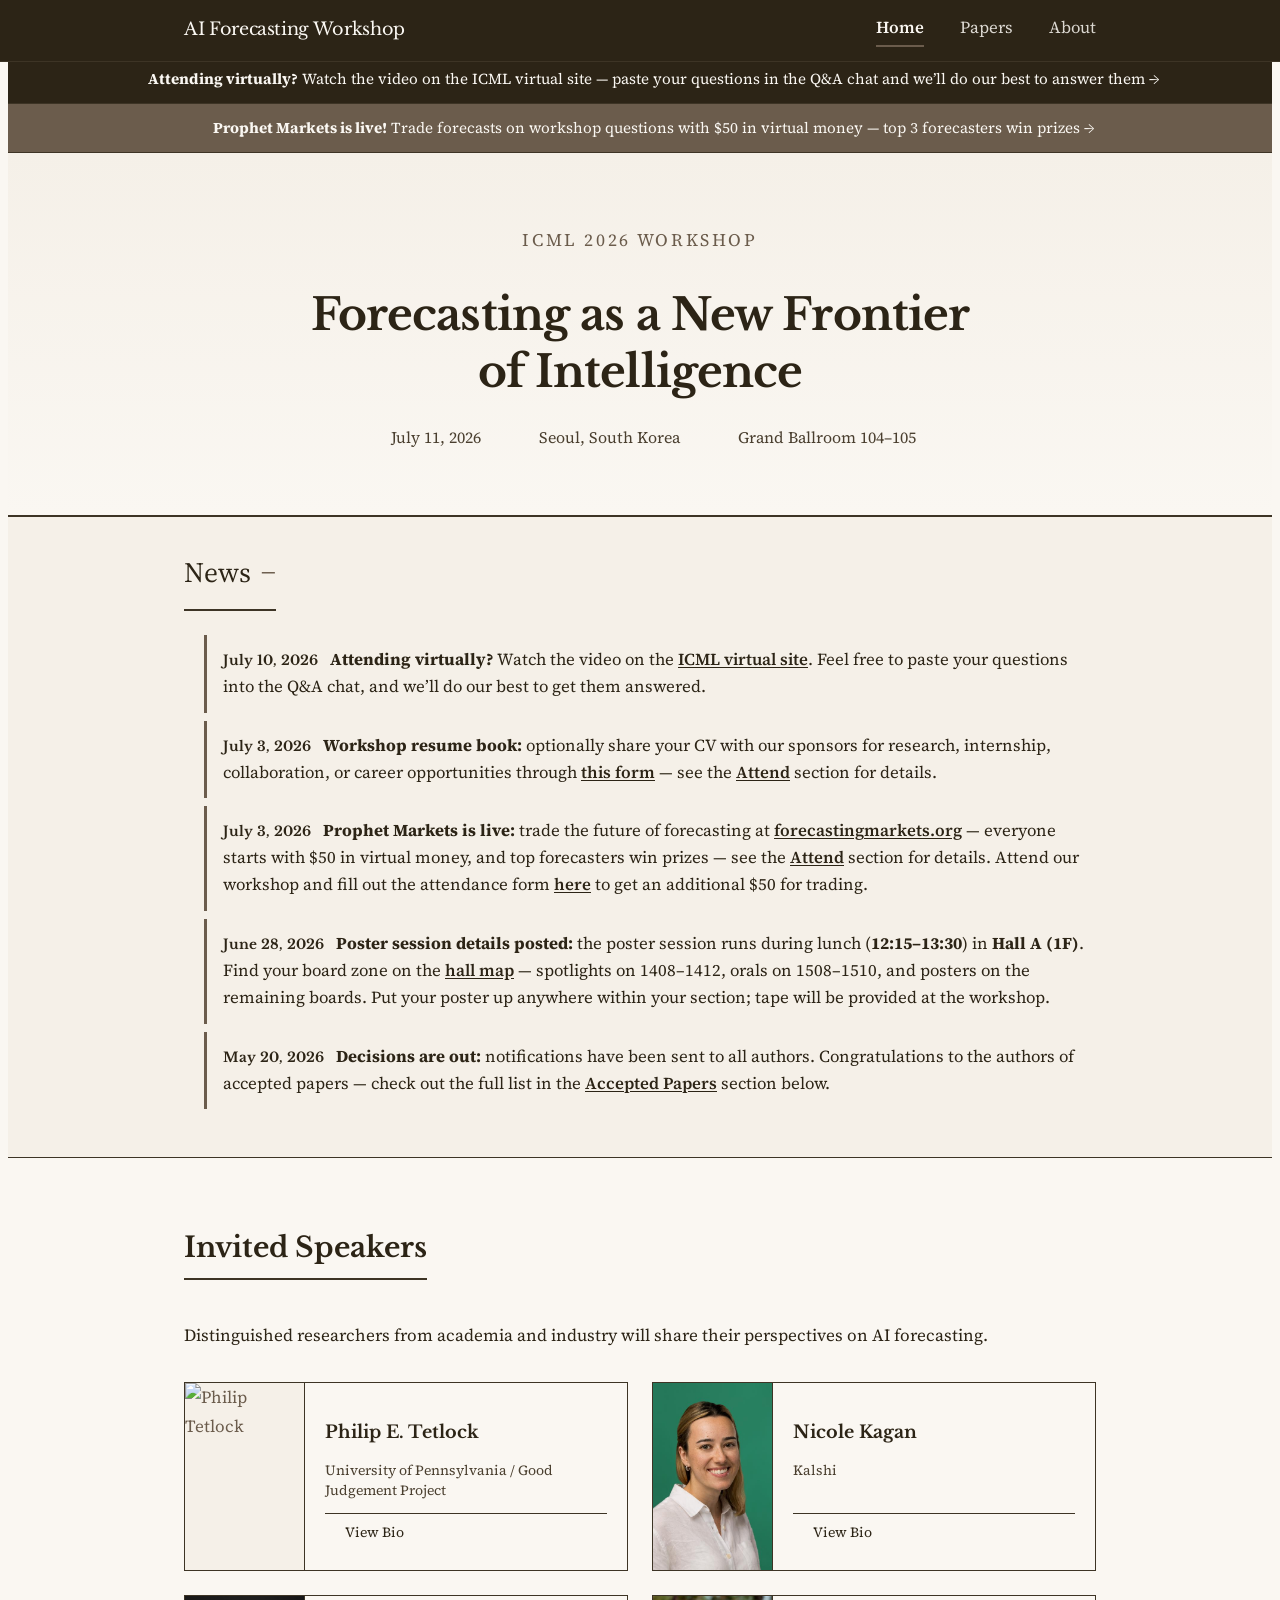
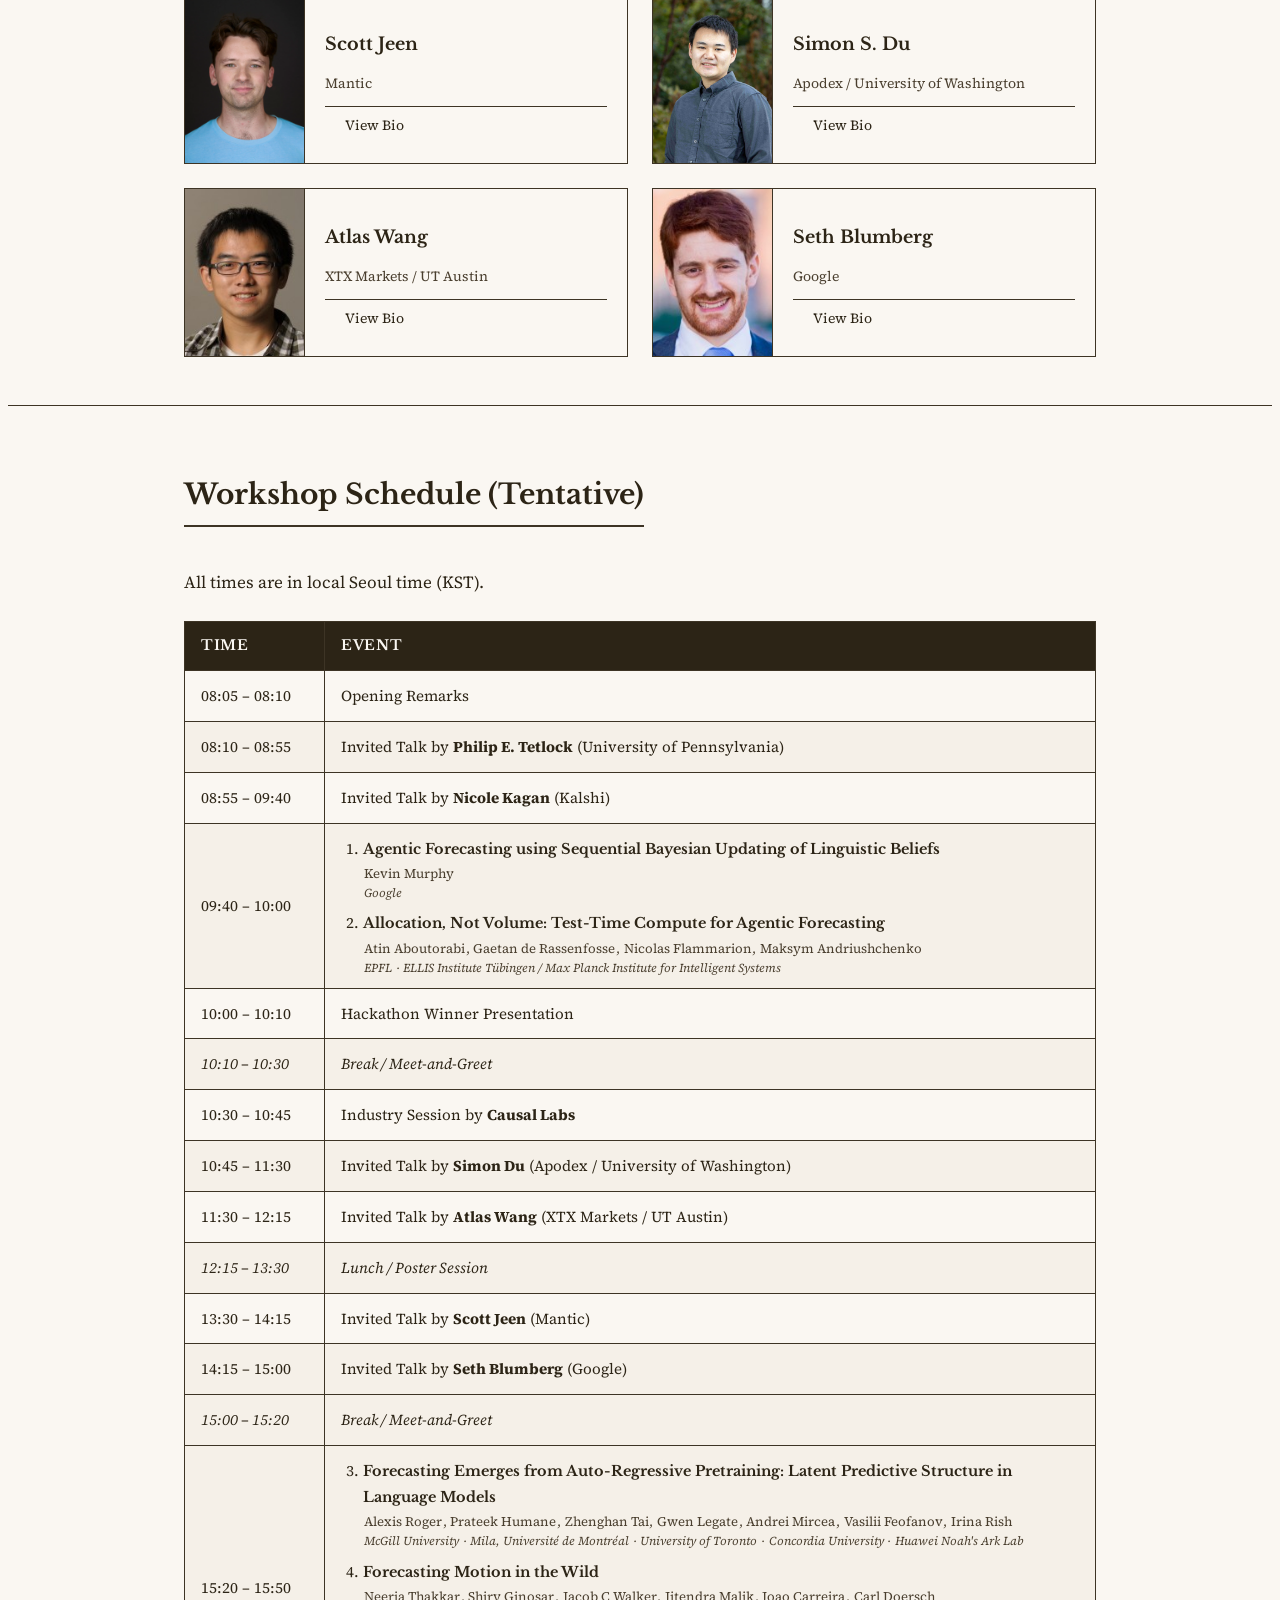
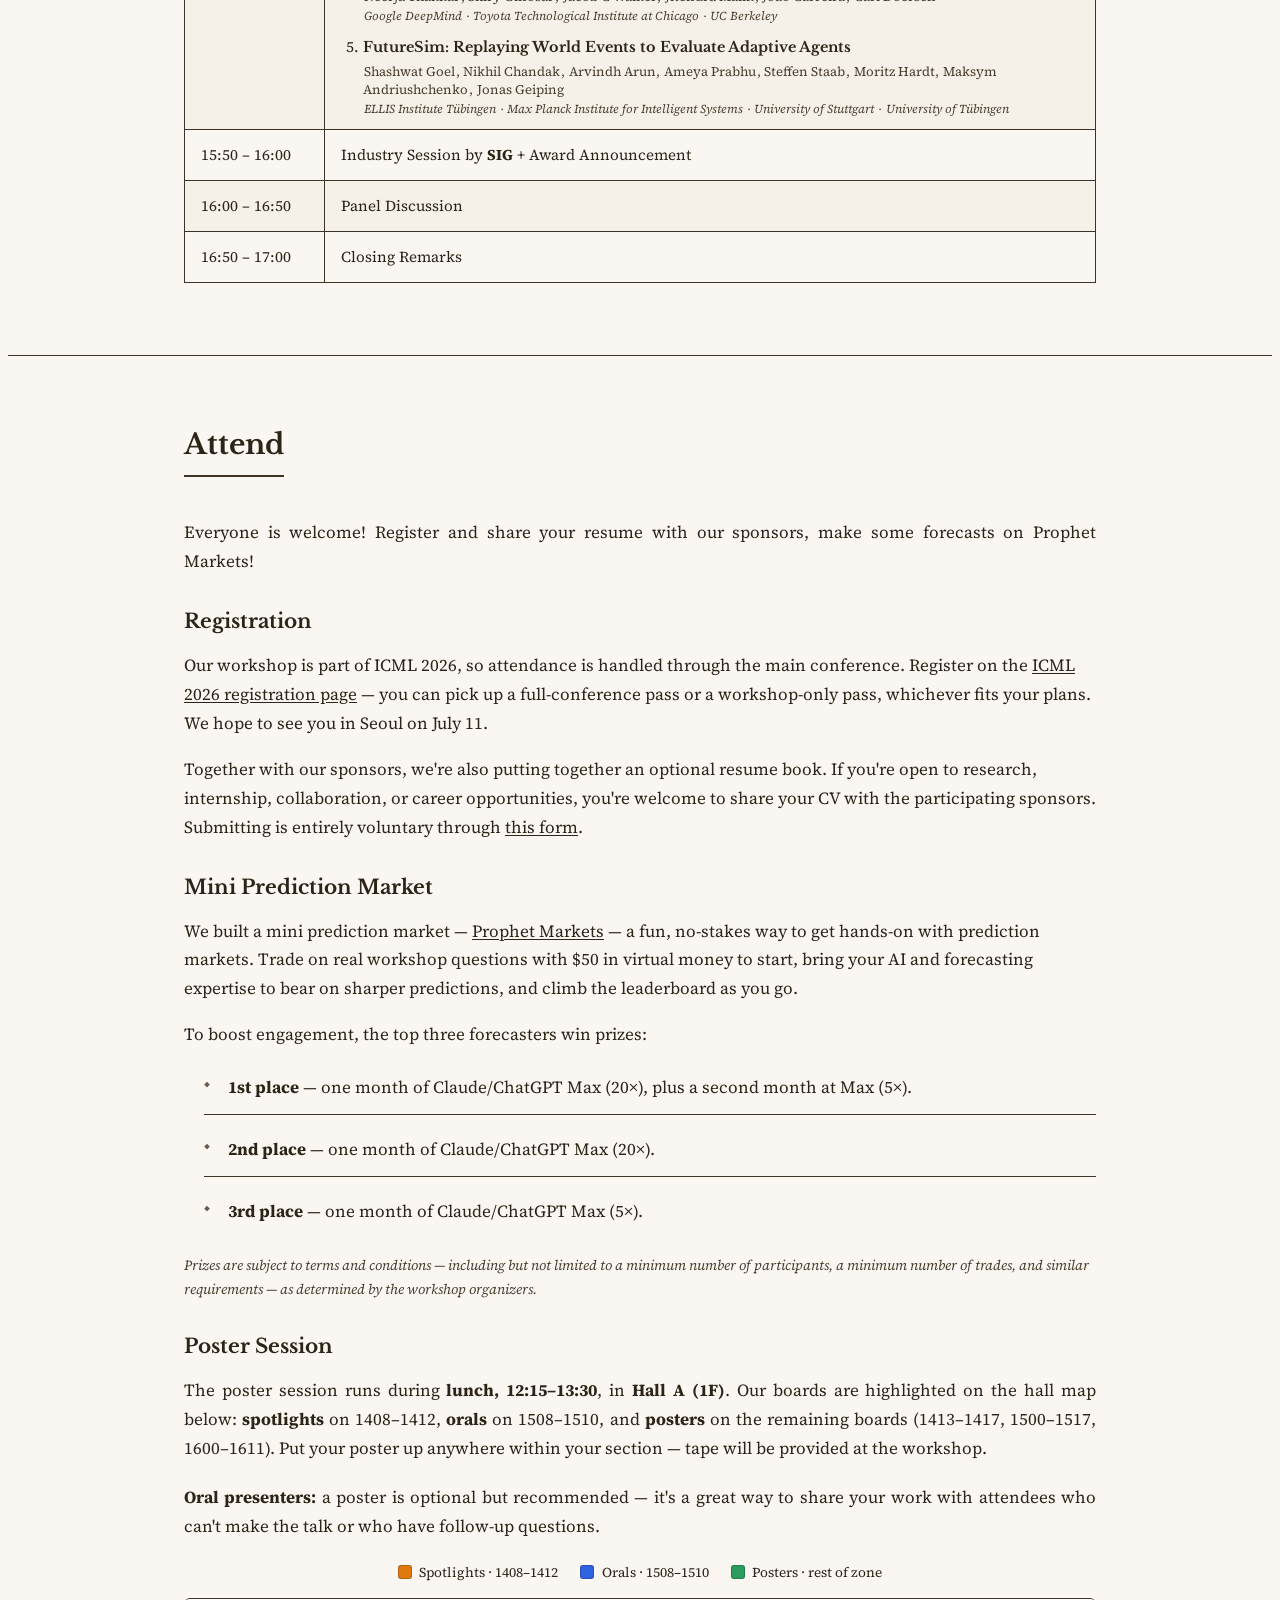
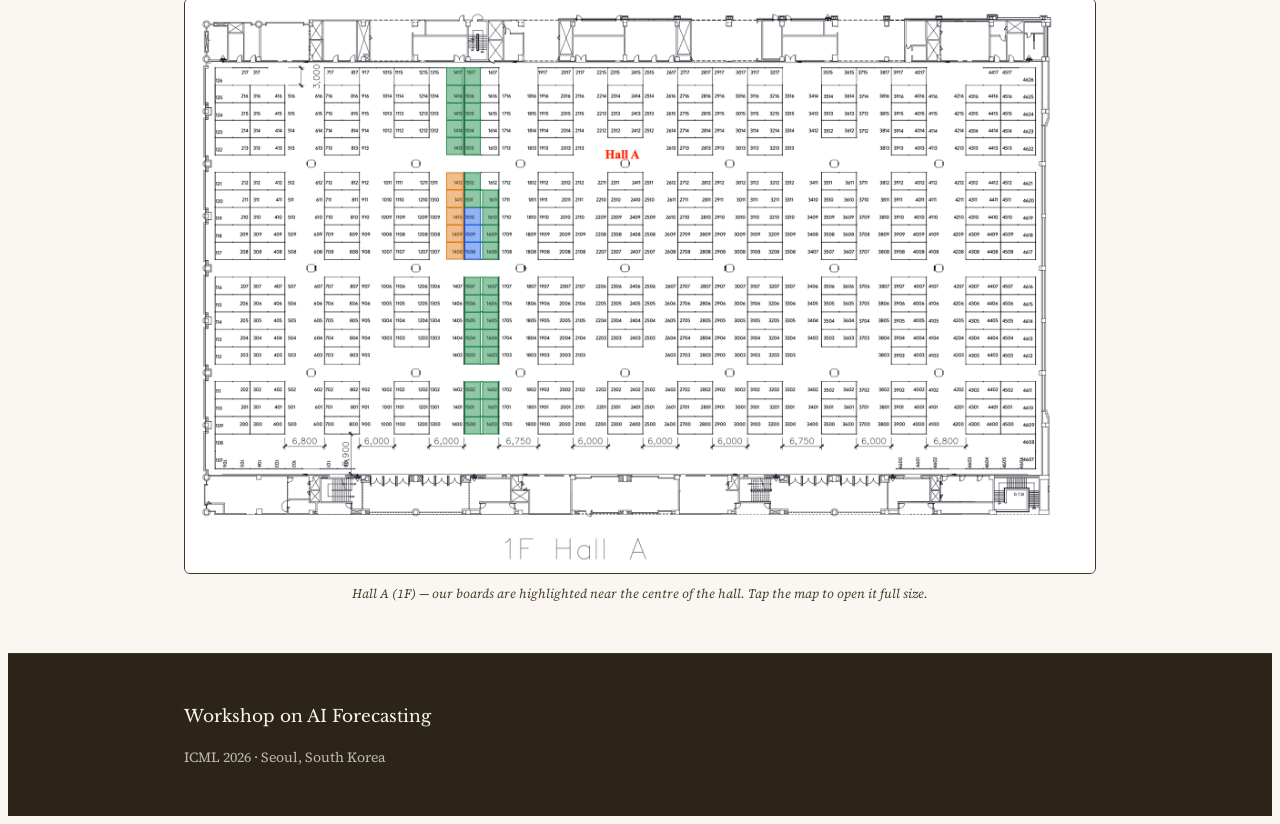
==== commit 164735f0: "Attribute sponsor sessions to Causal Labs and SIG Morning industry session (10:30–10:45) is by Causa" ====
--- a/index.html
+++ b/index.html
@@ -321,7 +321,7 @@
                         </tr>
                         <tr>
                             <td>10:30 – 10:45</td>
-                            <td>Industry Session</td>
+                            <td>Industry Session by <strong>Causal Labs</strong></td>
                         </tr>
                         <tr>
                             <td>10:45 – 11:30</td>
@@ -371,7 +371,7 @@
                         </tr>
                         <tr>
                             <td>15:50 – 16:00</td>
-                            <td>Industry Session + Award Announcement</td>
+                            <td>Industry Session by <strong>SIG</strong> + Award Announcement</td>
                         </tr>
                         <tr>
                             <td>16:00 – 16:50</td>
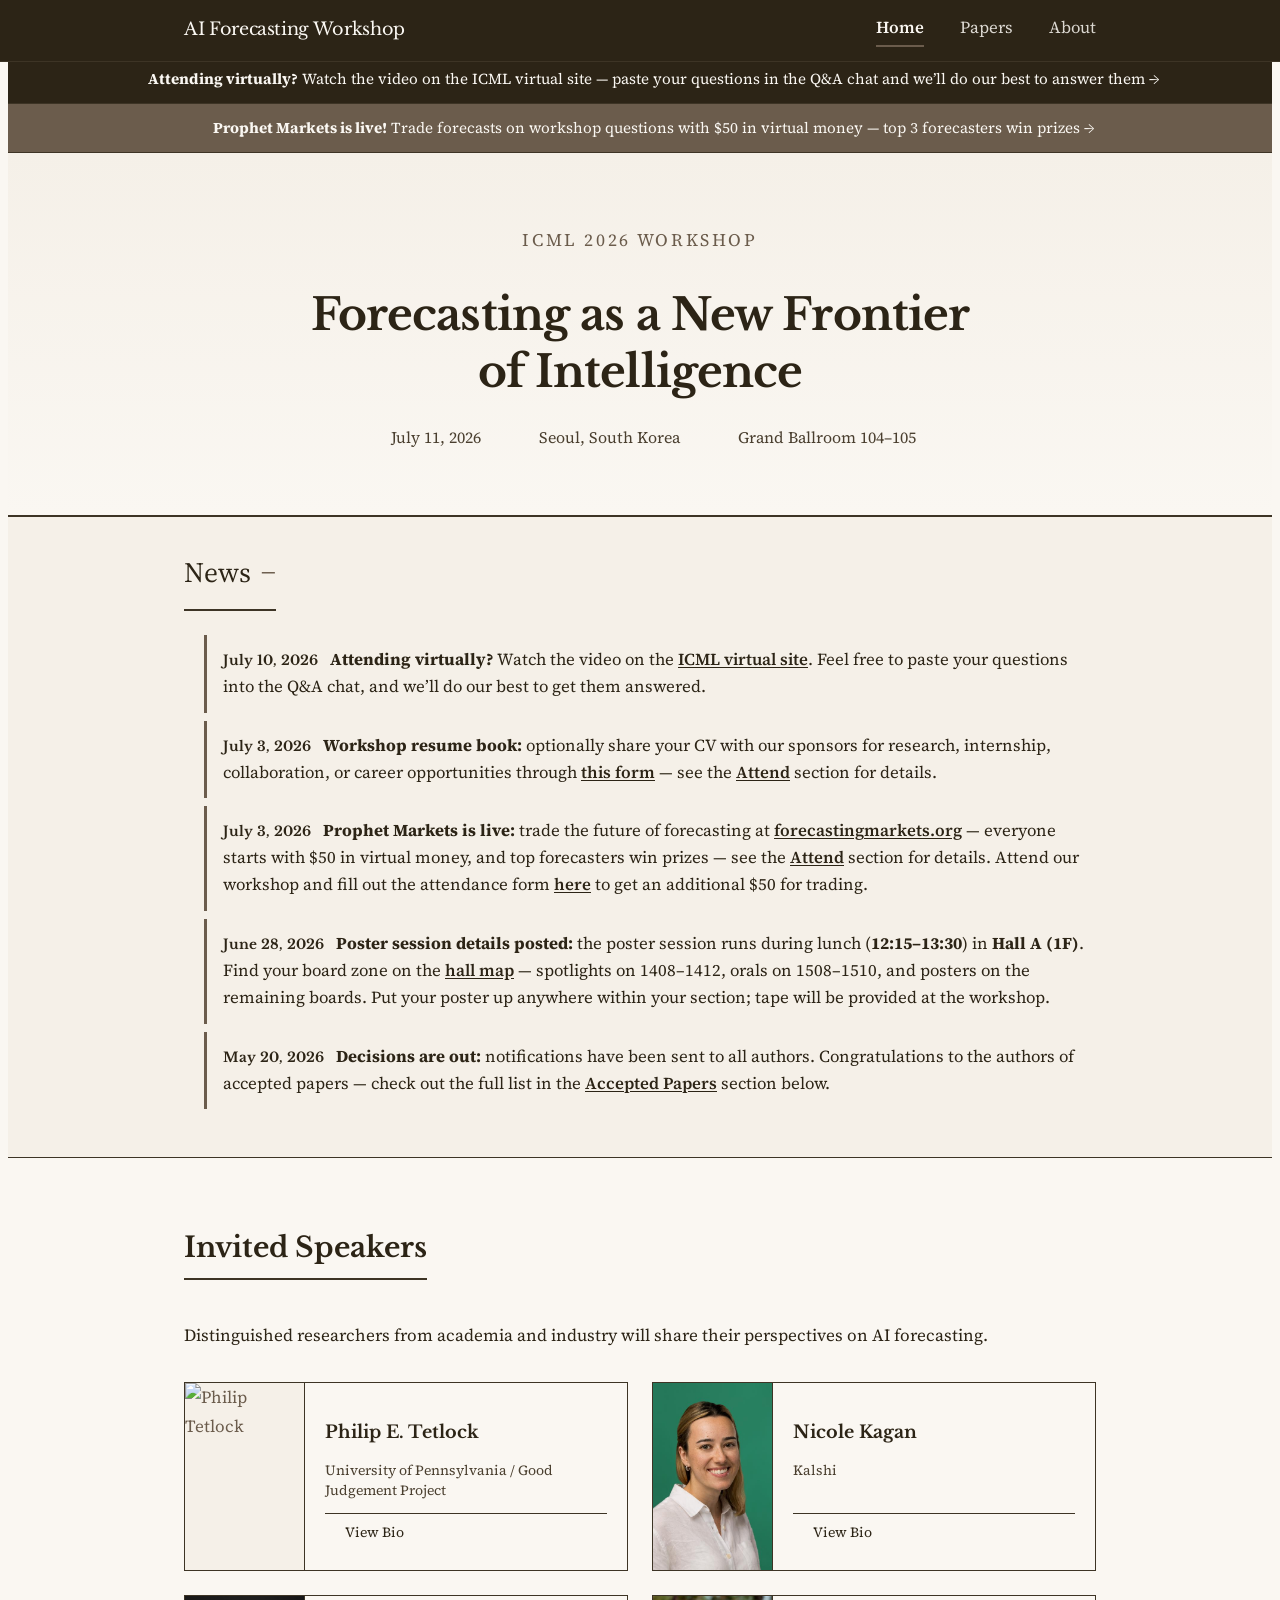
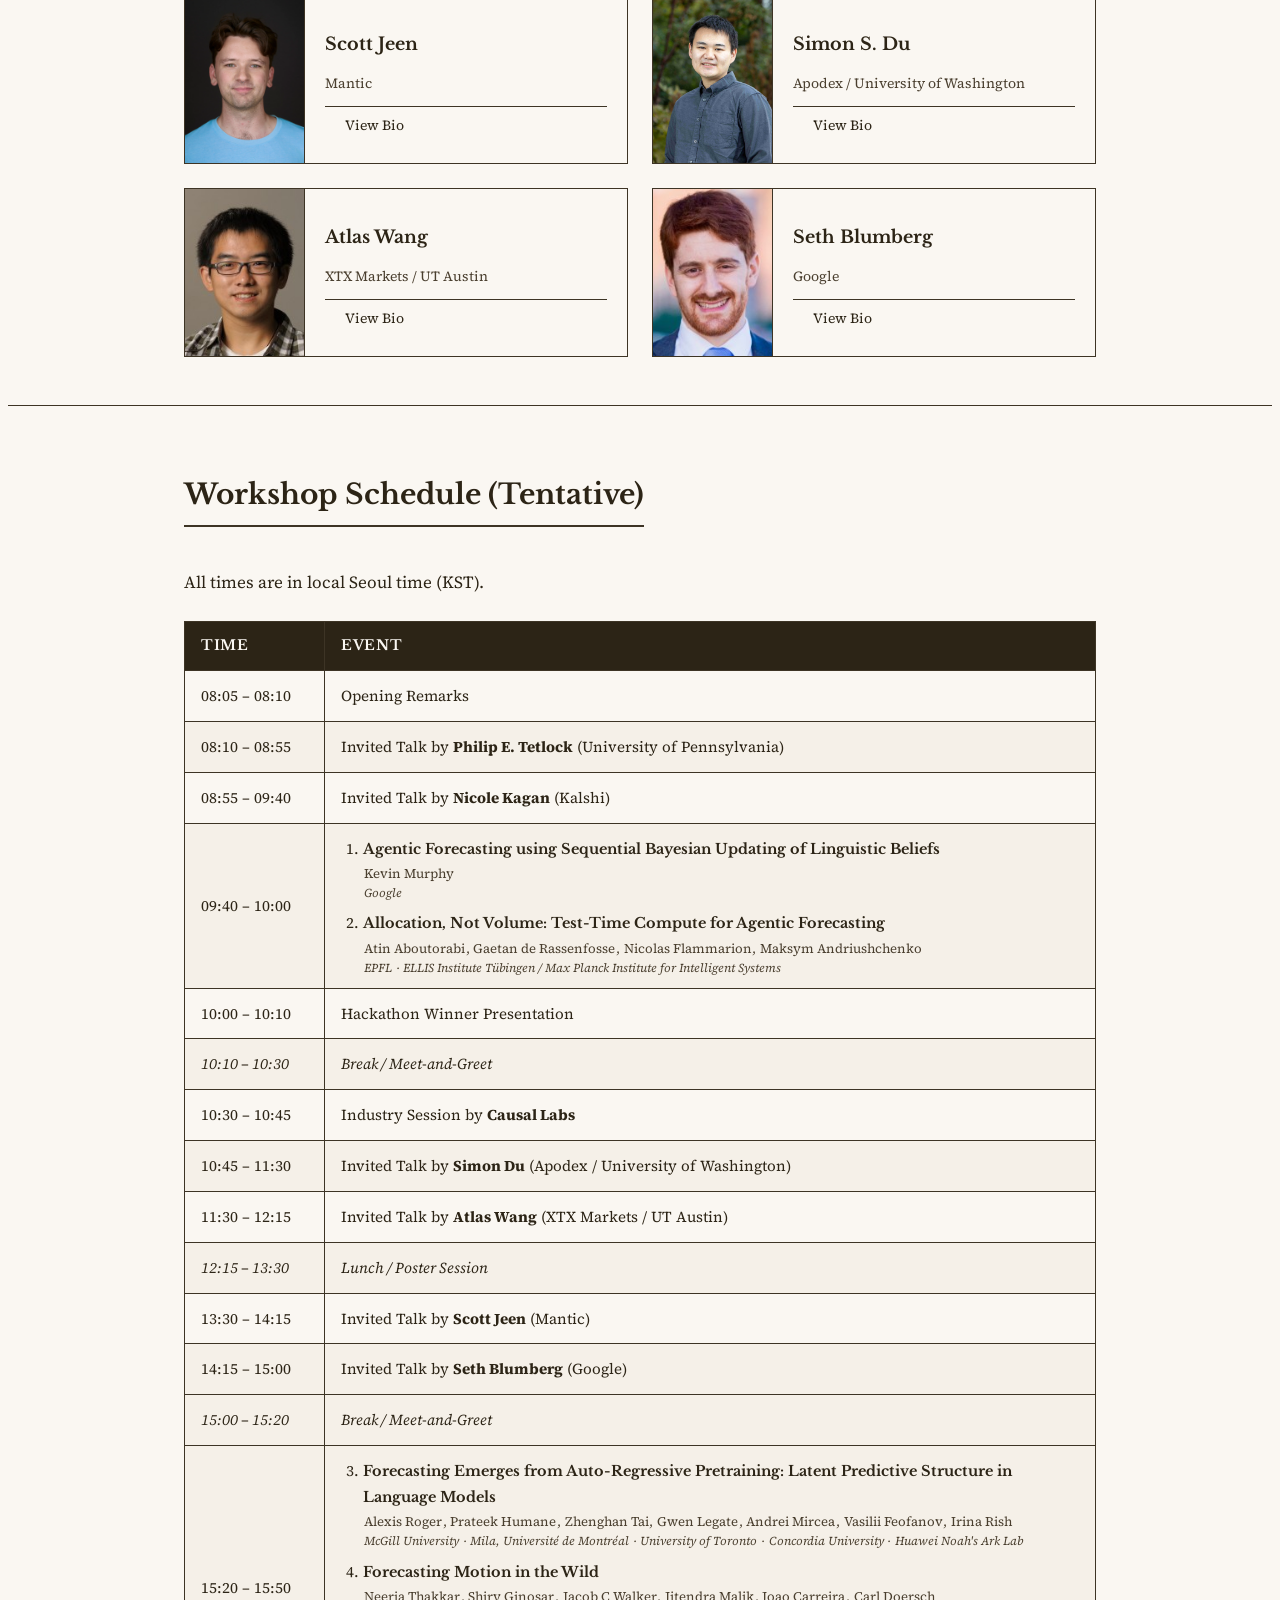
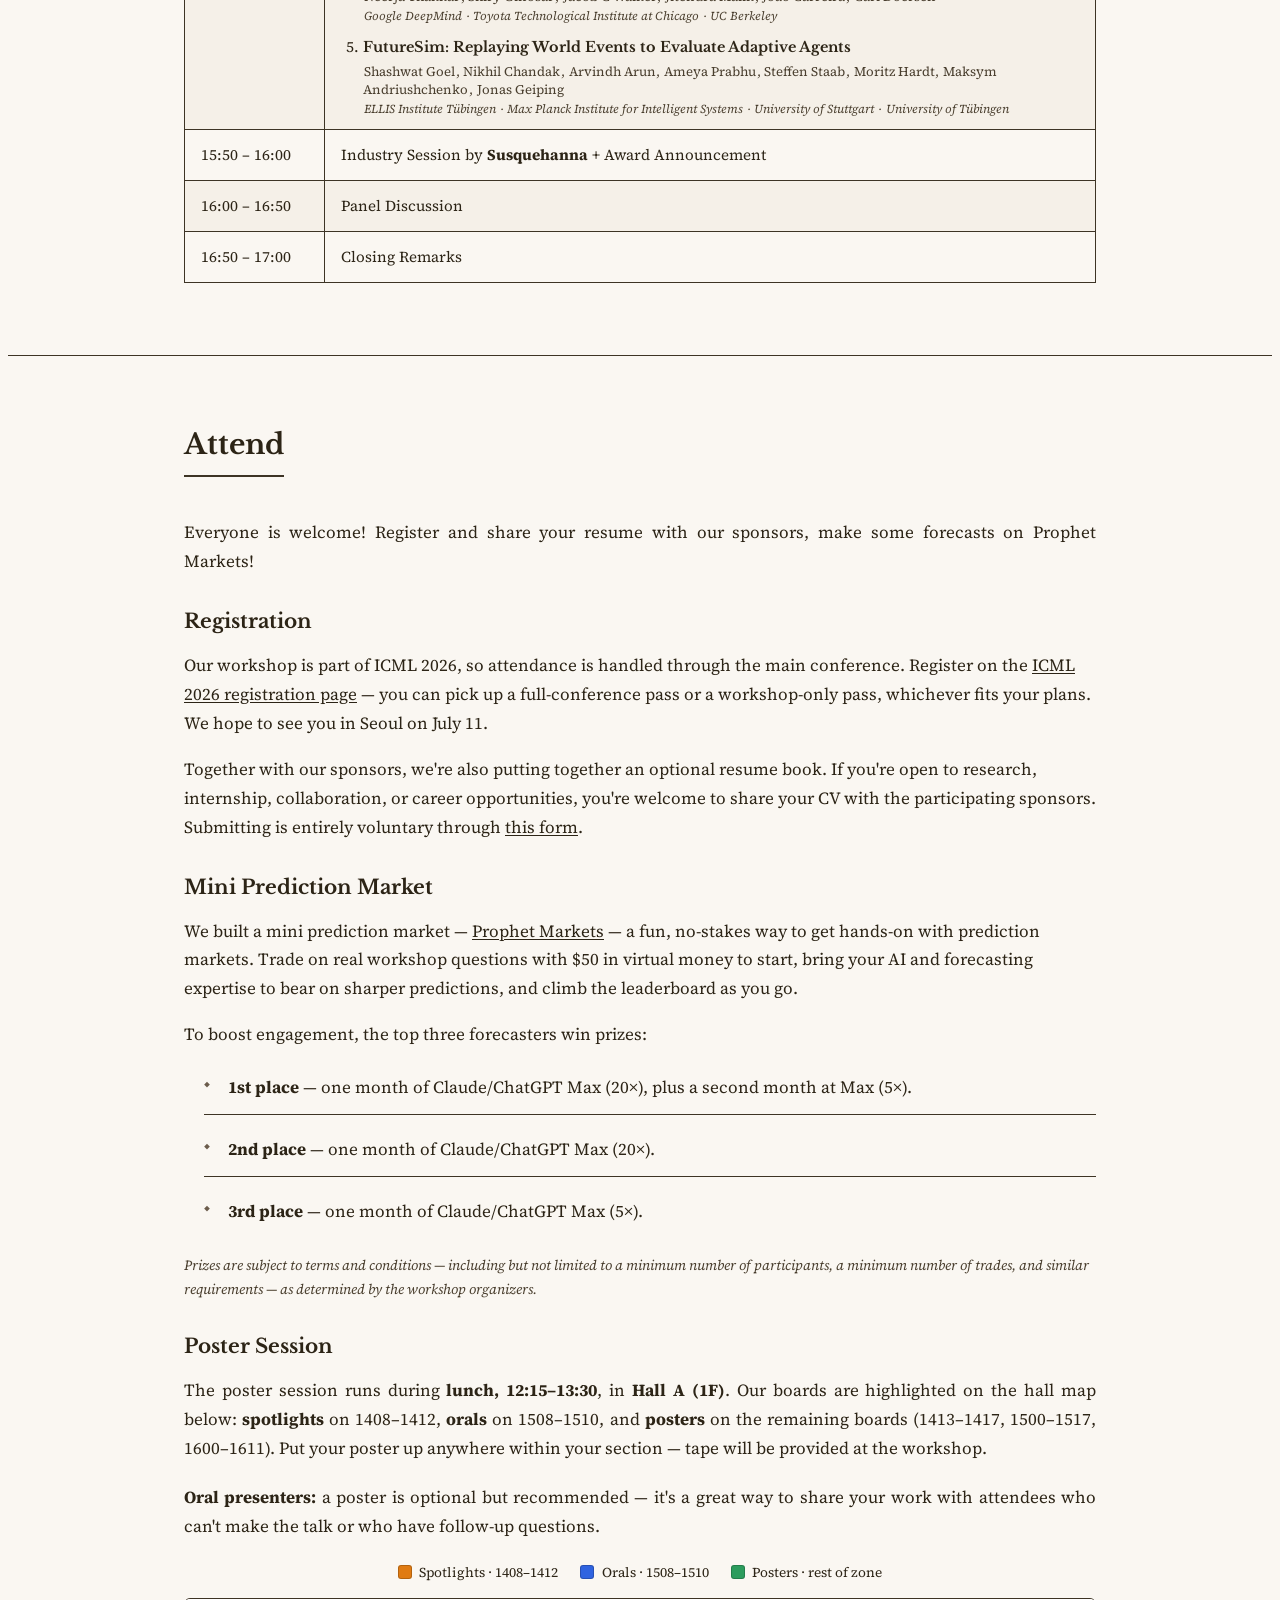
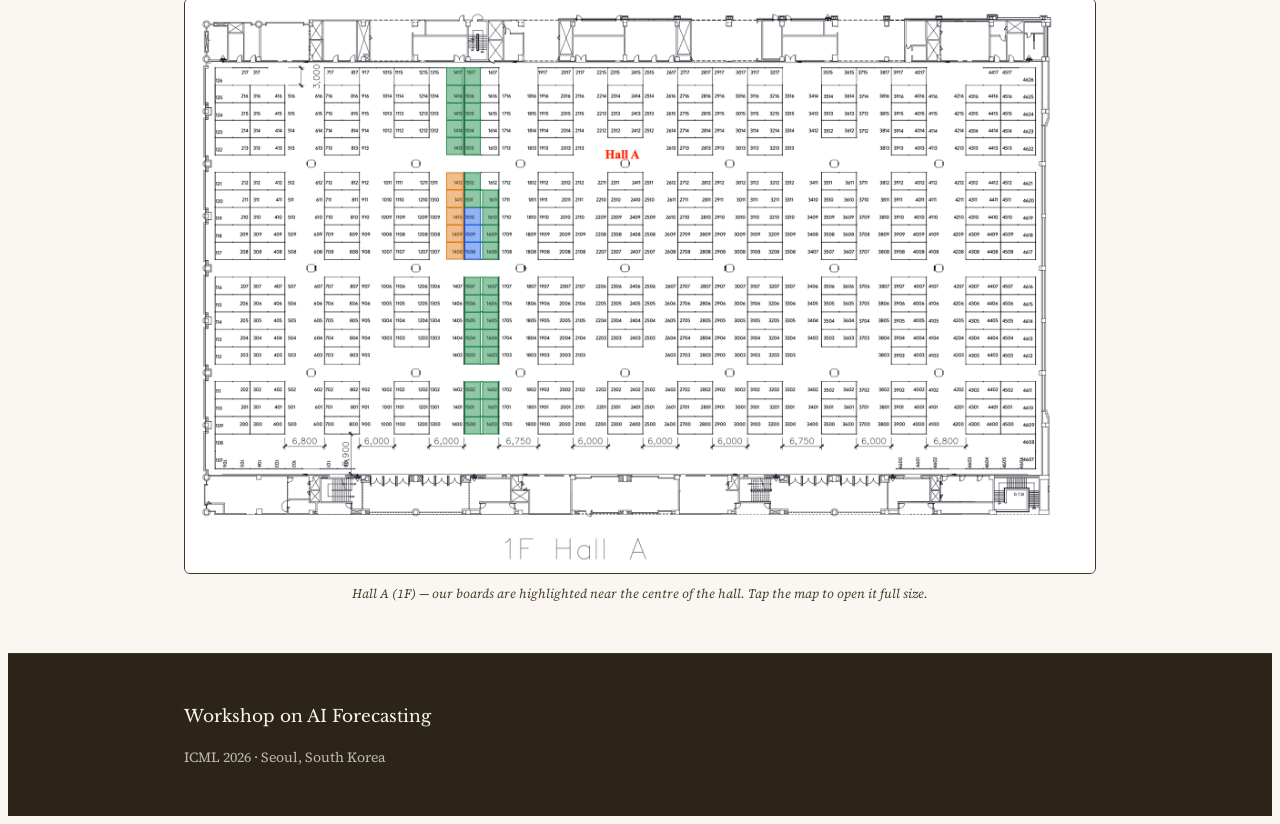
==== commit 9a9cc23d: "Rename SIG sponsor session to Susquehanna Use the full "Susquehanna" name for the afternoon industry" ====
--- a/index.html
+++ b/index.html
@@ -371,7 +371,7 @@
                         </tr>
                         <tr>
                             <td>15:50 – 16:00</td>
-                            <td>Industry Session by <strong>SIG</strong> + Award Announcement</td>
+                            <td>Industry Session by <strong>Susquehanna</strong> + Award Announcement</td>
                         </tr>
                         <tr>
                             <td>16:00 – 16:50</td>
